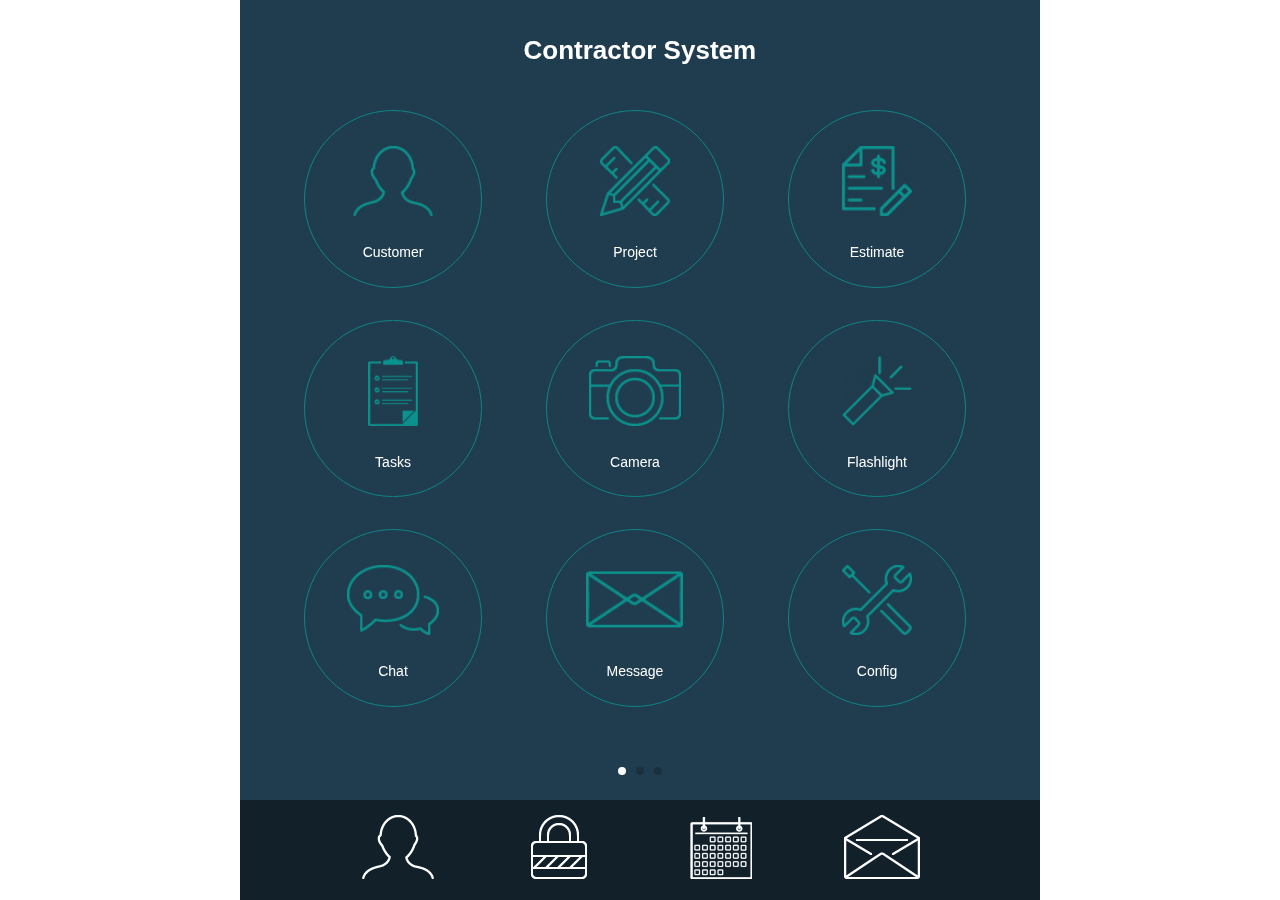
==== platforms/browser/www/index.html @ 4a5f09c9 "1" ====
<!DOCTYPE html>
<html>

    <head>

    <meta charset="utf-8" />
    <meta name="format-detection" content="telephone=no" />
    <meta name="msapplication-tap-highlight" content="no" />
	<meta name="viewport" content="width=device-width, initial-scale=1, maximum-scale=1, minimum-scale=1, user-scalable=no, minimal-ui">
	<meta name="apple-mobile-web-app-capable" content="yes">
	<meta name="apple-mobile-web-app-status-bar-style" content="black">
	<link rel="apple-touch-icon" href="images/apple-touch-icon.png" />
	<link rel="apple-touch-startup-image" href="images/apple-touch-startup-image-320x460.png" />
	<title>Contractor System</title>
	<link rel="stylesheet" href="css/framework7.css">
	<link rel="stylesheet" href="style.css">
	<link type="text/css" rel="stylesheet" href="css/swipebox.css" />
    </head>

<body id="mobile_wrap">

    <div class="statusbar-overlay"></div>
    <div class="panel-overlay"></div>
    <div class="panel panel-left panel-cover">
      <div class="user_login_info">
        <div class="user_thumb">
        <img src="images/photos/photo8.jpg" alt="" title="" />
        </div>
        <h2>Hi, username</h2>
        <p>Edit your account settings</p>
              <nav class="list-nav-small">
                <ul>
                  <li class="about-icon-small"><a href="about.html" class="close-panel">Profile</a></li>
                  <li class="tools-icon-small"><a href="features.html" class="close-panel">Settings</a></li>
                  <li class="lock-icon-small"><a href="features.html" class="close-panel">Account</a></li>
                  <li class="envelope-icon-small"><a href="features.html" class="close-panel">Messages</a></li>
                  <li class="logout-icon-small"><a href="index.html" class="close-panel">Logout</a></li>
                </ul>
              </nav>
      </div>
    </div>


    <div class="views">

      <div class="view view-main">

        <div class="navbar">
          <div class="navbar-inner">
            <div class="center sliding"><div class="logo_title">Contractor System</div></div>
          </div>
        </div>

        <div class="pages navbar-through toolbar-through">

          <div data-page="index" class="page homepage">
            <div class="page-content">

                  <!-- Slider -->
                  <div class="swiper-container swiper-init" data-effect="slide" data-pagination=".swiper-pagination">
                    <div class="swiper-wrapper">


                      <div class="swiper-slide">
                          <nav class="list-nav" id="list-nav">
                            <ul>
                              <li class="about-icon"><a href="customer.html">Customer</a></li>
                              <li class="features-icon"><a href="project.html">Project</a></li>
                              <li class="estimate-icon"><a href="estimate.html">Estimate</a></li>
                              <li class="task-icon"><a href="camera.html">Tasks</a></li>
                              <li class="photos-icon"><a href="camera.html">Camera</a></li>
                              <li class="flashlight-icon"><a href="camera.html">Flashlight</a></li>
                              <!--
                              <li class="video-icon"><a href="videos.html">Videos</a></li>
                              -->
                              <li class="blog-icon"><a href="chat.html">Chat</a></li>
                              <li class="contact-icon"><a href="message.html">Message</a></li>
                              <li class="tools-icon"><a href="#" data-panel="left" class="open-panel">Config</a></li>
                            </ul>
                          </nav>
                      </div>

                      <div class="swiper-slide">
                          <nav class="list-nav-half">
                            <ul>
                              <li class="blog-icon-half"><a href="blog.html">Blog</a></li>
                              <li class="toogle-icon-half"><a href="toogle.html">Toogle</a></li>
                              <li class="docs-icon-half"><a href="tabs.html">Tabs</a></li>
                              <li class="contact-icon-half"><a href="contact.html">Contact</a></li>
                            </ul>
                          </nav>
                      </div>

                      <div class="swiper-slide"><br>
                          <span>Todays <br /> Song</span>
                          <span class="subtitle">get in touch</span>
                          <a href="tel:1234 567 89" class="swiper_read_more">click to play!</a>
                      </div>

                    </div>
                    <div class="swiper-pagination"></div>
                  </div>

            </div>
          </div>
        </div>

        <div class="toolbar">
              <div class="toolbar-inner">
              <ul class="toolbar_icons icons_4row">
              <li><a href="#" data-popup=".popup-login" class="open-popup"><img src="images/icons/white/user.png" alt="" title="" /></a></li>
              <li><a href="#" data-panel="left" class="open-panel"><img src="images/icons/white/lock.png" alt="" title="" /></a></li>
              <li><a href="#" data-panel="left" class="open-panel"><img src="images/icons/white/calendar.png" alt="" title="" /></a></li>
              <li><a href="contact.html"><img src="images/icons/white/envelope.png" alt="" title="" /></a></li>

              </ul>
              </div>
        </div>


      </div>
    </div>

    <!-- About Popup -->
    <div class="popup popup-login">
    <div class="content-block">
      <h4>Login</h4>
            <div class="loginform">
            <form id="LoginForm" method="post">
            <label>Username:</label>
            <input type="text" name="Username" value="" class="form_input required" />
            <label>Password:</label>
            <input type="password" name="Password" value="" class="form_input required" />
            <input type="submit" name="submit" class="form_submit" id="submit" value="Login" />
            </form>
            </div>
      <div class="close_popup_button_gray"><a href="#" class="close-popup">Close</a></div>
    </div>
    </div>
    <!-- Services Popup -->
    <div class="popup popup-social">
    <div class="content-block">
      <h4>Social Share</h4>
      <p>Share icons solution that allows you share and increase your social popularity.</p>
      <ul class="social_share">
      <li><a href="#"><img src="images/icons/white/twitter.png" alt="" title="" /></a></li>
      <li><a href="#"><img src="images/icons/white/facebook.png" alt="" title="" /></a></li>
      <li><a href="#"><img src="images/icons/white/googleplus.png" alt="" title="" /></a></li>
      <li><a href="#"><img src="images/icons/white/dribbble.png" alt="" title="" /></a></li>
      <li><a href="#"><img src="images/icons/white/linkedin.png" alt="" title="" /></a></li>
      <li><a href="#"><img src="images/icons/white/pinterest.png" alt="" title="" /></a></li>
      </ul>
      <div class="close_popup_button"><a href="#" class="close-popup">Close</a></div>
    </div>
    </div>
<script type="text/javascript" src="js/jquery-1.10.1.min.js"></script>
<script src="js/jquery.validate.min.js" type="text/javascript"></script>
<script type="text/javascript" src="js/framework7.min.js"></script>
<script type="text/javascript" src="js/my-app.js"></script>
<script type="text/javascript" src="js/jquery.swipebox.js"></script>
<script type="text/javascript" src="js/jquery.fitvids.js"></script>
<script type="text/javascript" src="js/email.js"></script>





        <script type="text/javascript" src="cordova.js"></script>

        <script type="text/javascript" src="js/index.js"></script>

        <script type="text/javascript">

            app.initialize();

        </script>




<input type="hidden" id="UserName" value="">
<input type="hidden" id="UID" value="">

    </body>

</html>
---- platforms/browser/www/css/framework7.css ----
/**
 * Framework7 1.0.0
 * Full Featured Mobile HTML Framework For Building iOS Apps
 * 
 * http://www.idangero.us/framework7
 * 
 * Copyright 2015, Vladimir Kharlampidi
 * The iDangero.us
 * http://www.idangero.us/
 * 
 * Licensed under MIT
 * 
 * Released on: February 6, 2015
 */
@media all and (width: 1024px) and (height: 691px) and (orientation: landscape) {
  html,
  body {
    height: 671px;
  }
}
@media all and (width: 1024px) and (height: 692px) and (orientation: landscape) {
  html,
  body {
    height: 672px;
  }
}
* {
  -webkit-tap-highlight-color: rgba(0, 0, 0, 0);
  -webkit-touch-callout: none;
}
a,
input,
textarea,
select {
  outline: 0;
}
/* === Grid === */
.row {
  display: -webkit-box;
  display: -ms-flexbox;
  display: -webkit-flex;
  display: flex;
  -webkit-box-pack: justify;
  -ms-flex-pack: justify;
  -webkit-justify-content: space-between;
  justify-content: space-between;
  -webkit-box-lines: multiple;
  -moz-box-lines: multiple;
  -webkit-flex-wrap: wrap;
  -ms-flex-wrap: wrap;
  flex-wrap: wrap;
  -webkit-box-align: start;
  -ms-flex-align: start;
  -webkit-align-items: flex-start;
  align-items: flex-start;
}
.row > [class*="col-"] {
  -webkit-box-sizing: border-box;
  -moz-box-sizing: border-box;
  box-sizing: border-box;
}
.row .col-100 {
  width: 100%;
  width: -webkit-calc((100% - 15px*0) / 1);
  width: calc((100% - 15px*0) / 1);
}
.row.no-gutter .col-100 {
  width: 100%;
}
.row .col-95 {
  width: 95%;
  width: -webkit-calc((100% - 15px*0.05263157894736836) / 1.0526315789473684);
  width: calc((100% - 15px*0.05263157894736836) / 1.0526315789473684);
}
.row.no-gutter .col-95 {
  width: 95%;
}
.row .col-90 {
  width: 90%;
  width: -webkit-calc((100% - 15px*0.11111111111111116) / 1.1111111111111112);
  width: calc((100% - 15px*0.11111111111111116) / 1.1111111111111112);
}
.row.no-gutter .col-90 {
  width: 90%;
}
.row .col-85 {
  width: 85%;
  width: -webkit-calc((100% - 15px*0.17647058823529416) / 1.1764705882352942);
  width: calc((100% - 15px*0.17647058823529416) / 1.1764705882352942);
}
.row.no-gutter .col-85 {
  width: 85%;
}
.row .col-80 {
  width: 80%;
  width: -webkit-calc((100% - 15px*0.25) / 1.25);
  width: calc((100% - 15px*0.25) / 1.25);
}
.row.no-gutter .col-80 {
  width: 80%;
}
.row .col-75 {
  width: 75%;
  width: -webkit-calc((100% - 15px*0.33333333333333326) / 1.3333333333333333);
  width: calc((100% - 15px*0.33333333333333326) / 1.3333333333333333);
}
.row.no-gutter .col-75 {
  width: 75%;
}
.row .col-66 {
  width: 66.66666666666666%;
  width: -webkit-calc((100% - 15px*0.5000000000000002) / 1.5000000000000002);
  width: calc((100% - 15px*0.5000000000000002) / 1.5000000000000002);
}
.row.no-gutter .col-66 {
  width: 66.66666666666666%;
}
.row .col-60 {
  width: 60%;
  width: -webkit-calc((100% - 15px*0.6666666666666667) / 1.6666666666666667);
  width: calc((100% - 15px*0.6666666666666667) / 1.6666666666666667);
}
.row.no-gutter .col-60 {
  width: 60%;
}
.row .col-50 {
  width: 50%;
  width: -webkit-calc((100% - 15px*1) / 2);
  width: calc((100% - 15px*1) / 2);
}
.row.no-gutter .col-50 {
  width: 50%;
}
.row .col-40 {
  width: 40%;
  width: -webkit-calc((100% - 15px*1.5) / 2.5);
  width: calc((100% - 15px*1.5) / 2.5);
}
.row.no-gutter .col-40 {
  width: 40%;
}
.row .col-33 {
  width: 33.333333333333336%;
  width: -webkit-calc((100% - 15px*2) / 3);
  width: calc((100% - 15px*2) / 3);
}
.row.no-gutter .col-33 {
  width: 33.333333333333336%;
}
.row .col-25 {
  width: 25%;
  width: -webkit-calc((100% - 15px*3) / 4);
  width: calc((100% - 15px*3) / 4);
}
.row.no-gutter .col-25 {
  width: 25%;
}
.row .col-20 {
  width: 20%;
  width: -webkit-calc((100% - 15px*4) / 5);
  width: calc((100% - 15px*4) / 5);
}
.row.no-gutter .col-20 {
  width: 20%;
}
.row .col-15 {
  width: 15%;
  width: -webkit-calc((100% - 15px*5.666666666666667) / 6.666666666666667);
  width: calc((100% - 15px*5.666666666666667) / 6.666666666666667);
}
.row.no-gutter .col-15 {
  width: 15%;
}
.row .col-10 {
  width: 10%;
  width: -webkit-calc((100% - 15px*9) / 10);
  width: calc((100% - 15px*9) / 10);
}
.row.no-gutter .col-10 {
  width: 10%;
}
.row .col-5 {
  width: 5%;
  width: -webkit-calc((100% - 15px*19) / 20);
  width: calc((100% - 15px*19) / 20);
}
.row.no-gutter .col-5 {
  width: 5%;
}
@media all and (min-width: 768px) {
  .row .tablet-100 {
    width: 100%;
    width: -webkit-calc((100% - 15px*0) / 1);
    width: calc((100% - 15px*0) / 1);
  }
  .row.no-gutter .tablet-100 {
    width: 100%;
  }
  .row .tablet-95 {
    width: 95%;
    width: -webkit-calc((100% - 15px*0.05263157894736836) / 1.0526315789473684);
    width: calc((100% - 15px*0.05263157894736836) / 1.0526315789473684);
  }
  .row.no-gutter .tablet-95 {
    width: 95%;
  }
  .row .tablet-90 {
    width: 90%;
    width: -webkit-calc((100% - 15px*0.11111111111111116) / 1.1111111111111112);
    width: calc((100% - 15px*0.11111111111111116) / 1.1111111111111112);
  }
  .row.no-gutter .tablet-90 {
    width: 90%;
  }
  .row .tablet-85 {
    width: 85%;
    width: -webkit-calc((100% - 15px*0.17647058823529416) / 1.1764705882352942);
    width: calc((100% - 15px*0.17647058823529416) / 1.1764705882352942);
  }
  .row.no-gutter .tablet-85 {
    width: 85%;
  }
  .row .tablet-80 {
    width: 80%;
    width: -webkit-calc((100% - 15px*0.25) / 1.25);
    width: calc((100% - 15px*0.25) / 1.25);
  }
  .row.no-gutter .tablet-80 {
    width: 80%;
  }
  .row .tablet-75 {
    width: 75%;
    width: -webkit-calc((100% - 15px*0.33333333333333326) / 1.3333333333333333);
    width: calc((100% - 15px*0.33333333333333326) / 1.3333333333333333);
  }
  .row.no-gutter .tablet-75 {
    width: 75%;
  }
  .row .tablet-66 {
    width: 66.66666666666666%;
    width: -webkit-calc((100% - 15px*0.5000000000000002) / 1.5000000000000002);
    width: calc((100% - 15px*0.5000000000000002) / 1.5000000000000002);
  }
  .row.no-gutter .tablet-66 {
    width: 66.66666666666666%;
  }
  .row .tablet-60 {
    width: 60%;
    width: -webkit-calc((100% - 15px*0.6666666666666667) / 1.6666666666666667);
    width: calc((100% - 15px*0.6666666666666667) / 1.6666666666666667);
  }
  .row.no-gutter .tablet-60 {
    width: 60%;
  }
  .row .tablet-50 {
    width: 50%;
    width: -webkit-calc((100% - 15px*1) / 2);
    width: calc((100% - 15px*1) / 2);
  }
  .row.no-gutter .tablet-50 {
    width: 50%;
  }
  .row .tablet-40 {
    width: 40%;
    width: -webkit-calc((100% - 15px*1.5) / 2.5);
    width: calc((100% - 15px*1.5) / 2.5);
  }
  .row.no-gutter .tablet-40 {
    width: 40%;
  }
  .row .tablet-33 {
    width: 33.333333333333336%;
    width: -webkit-calc((100% - 15px*2) / 3);
    width: calc((100% - 15px*2) / 3);
  }
  .row.no-gutter .tablet-33 {
    width: 33.333333333333336%;
  }
  .row .tablet-25 {
    width: 25%;
    width: -webkit-calc((100% - 15px*3) / 4);
    width: calc((100% - 15px*3) / 4);
  }
  .row.no-gutter .tablet-25 {
    width: 25%;
  }
  .row .tablet-20 {
    width: 20%;
    width: -webkit-calc((100% - 15px*4) / 5);
    width: calc((100% - 15px*4) / 5);
  }
  .row.no-gutter .tablet-20 {
    width: 20%;
  }
  .row .tablet-15 {
    width: 15%;
    width: -webkit-calc((100% - 15px*5.666666666666667) / 6.666666666666667);
    width: calc((100% - 15px*5.666666666666667) / 6.666666666666667);
  }
  .row.no-gutter .tablet-15 {
    width: 15%;
  }
  .row .tablet-10 {
    width: 10%;
    width: -webkit-calc((100% - 15px*9) / 10);
    width: calc((100% - 15px*9) / 10);
  }
  .row.no-gutter .tablet-10 {
    width: 10%;
  }
  .row .tablet-5 {
    width: 5%;
    width: -webkit-calc((100% - 15px*19) / 20);
    width: calc((100% - 15px*19) / 20);
  }
  .row.no-gutter .tablet-5 {
    width: 5%;
  }
}
/* === Views === */
.views,
.view {
  position: relative;
  max-width: 100%;
  height: 100%;
  z-index: 5000;
  margin:auto;
}
.views {
  overflow: auto;
  -webkit-overflow-scrolling: touch;
}
.view {
  overflow: hidden;
  -webkit-box-sizing: border-box;
  -moz-box-sizing: border-box;
  box-sizing: border-box;
}
/* === Pages === */
.pages {
  position: relative;
  width: 100%;
  height: 100%;
  overflow: hidden;
  background: #000;
}
.page {
  -webkit-box-sizing: border-box;
  -moz-box-sizing: border-box;
  box-sizing: border-box;
  position: absolute;
  left: 0;
  top: 0;
  width: 100%;
  height: 100%;
  overflow: hidden;
   background: #fff;
  -webkit-transform: translate3d(0, 0, 0);
  transform: translate3d(0, 0, 0);
  opacity: 1;
  -webkit-box-shadow: none;
  box-shadow: none;
}
.page.cached {
  display: none;
}
.page-on-left {
  opacity: 0.9;
  -webkit-box-shadow: 0 0 12px rgba(0, 0, 0, 0.5);
  box-shadow: 0 0 12px rgba(0, 0, 0, 0.5);
  -webkit-transform: translate3d(-20%, 0, 0);
  transform: translate3d(-20%, 0, 0);
}
.page-on-center {
  opacity: 1;
  -webkit-box-shadow: 0 0 12px rgba(0, 0, 0, 0.5);
  box-shadow: 0 0 12px rgba(0, 0, 0, 0.5);
  -webkit-transform: translate3d(0, 0, 0);
  transform: translate3d(0, 0, 0);
}
.page-on-right {
  -webkit-box-shadow: none;
  box-shadow: none;
  opacity: 1;
  -webkit-transform: translate3d(100%, 0, 0);
  transform: translate3d(100%, 0, 0);
}
.page-content {
  overflow: auto;
  -webkit-overflow-scrolling: touch;
  -webkit-box-sizing: border-box;
  -moz-box-sizing: border-box;
  box-sizing: border-box;
  height: 100%;
}
.page-transitioning {
  -webkit-transition-duration: 400ms;
  transition-duration: 400ms;
}
.page-from-right-to-center {
  -webkit-animation: pageFromRightToCenter 400ms forwards;
  animation: pageFromRightToCenter 400ms forwards;
}
.page-from-center-to-right {
  -webkit-animation: pageFromCenterToRight 400ms forwards;
  animation: pageFromCenterToRight 400ms forwards;
}
@-webkit-keyframes pageFromRightToCenter {
  from {
    -webkit-box-shadow: none;
    box-shadow: none;
    -webkit-transform: translate3d(100%, 0, 0);
  }
  to {
    -webkit-box-shadow: 0 0 12px rgba(0, 0, 0, 0.5);
    box-shadow: 0 0 12px rgba(0, 0, 0, 0.5);
    -webkit-transform: translate3d(0, 0, 0);
  }
}
@-webkit-keyframes pageFromCenterToRight {
  from {
    -webkit-box-shadow: 0 0 12px rgba(0, 0, 0, 0.5);
    box-shadow: 0 0 12px rgba(0, 0, 0, 0.5);
    -webkit-transform: translate3d(0, 0, 0);
  }
  to {
    -webkit-box-shadow: none;
    box-shadow: none;
    -webkit-transform: translate3d(100%, 0, 0);
  }
}
@keyframes pageFromRightToCenter {
  from {
    -webkit-box-shadow: none;
    box-shadow: none;
    transform: translate3d(100%, 0, 0);
  }
  to {
    -webkit-box-shadow: 0 0 12px rgba(0, 0, 0, 0.5);
    box-shadow: 0 0 12px rgba(0, 0, 0, 0.5);
    transform: translate3d(0, 0, 0);
  }
}
@keyframes pageFromCenterToRight {
  from {
    -webkit-box-shadow: 0 0 12px rgba(0, 0, 0, 0.5);
    box-shadow: 0 0 12px rgba(0, 0, 0, 0.5);
    transform: translate3d(0, 0, 0);
  }
  to {
    -webkit-box-shadow: none;
    box-shadow: none;
    transform: translate3d(100%, 0, 0);
  }
}
.page-from-center-to-left {
  -webkit-animation: pageFromCenterToLeft 400ms forwards;
  animation: pageFromCenterToLeft 400ms forwards;
}
.page-from-left-to-center {
  -webkit-animation: pageFromLeftToCenter 400ms forwards;
  animation: pageFromLeftToCenter 400ms forwards;
}
@-webkit-keyframes pageFromCenterToLeft {
  from {
    opacity: 1;
    -webkit-transform: translate3d(0, 0, 0);
  }
  to {
    opacity: 0.9;
    -webkit-transform: translate3d(-20%, 0, 0);
  }
}
@-webkit-keyframes pageFromLeftToCenter {
  from {
    opacity: 0.9;
    -webkit-transform: translate3d(-20%, 0, 0);
  }
  to {
    opacity: 1;
    -webkit-transform: translate3d(0, 0, 0);
  }
}
@keyframes pageFromCenterToLeft {
  from {
    opacity: 1;
    transform: translate3d(0, 0, 0);
  }
  to {
    opacity: 0.9;
    transform: translate3d(-20%, 0, 0);
  }
}
@keyframes pageFromLeftToCenter {
  from {
    opacity: 0.9;
    transform: translate3d(-20%, 0, 0);
  }
  to {
    opacity: 1;
    transform: translate3d(0, 0, 0);
  }
}
html.android .page {
  box-shadow: none !important;
}
html.android .page-from-right-to-center {
  -webkit-animation: pageFromRightToCenterDegrade 400ms forwards;
  animation: pageFromRightToCenterDegrade 400ms forwards;
}
html.android .page-from-center-to-right {
  -webkit-animation: pageFromCenterToRightDegrade 400ms forwards;
  animation: pageFromCenterToRightDegrade 400ms forwards;
}
@-webkit-keyframes pageFromRightToCenterDegrade {
  from {
    -webkit-transform: translate3d(100%, 0, 0);
  }
  to {
    -webkit-transform: translate3d(0, 0, 0);
  }
}
@-webkit-keyframes pageFromCenterToRightDegrade {
  from {
    -webkit-transform: translate3d(0, 0, 0);
  }
  to {
    -webkit-transform: translate3d(100%, 0, 0);
  }
}
@keyframes pageFromRightToCenterDegrade {
  from {
    transform: translate3d(100%, 0, 0);
  }
  to {
    transform: translate3d(0, 0, 0);
  }
}
@keyframes pageFromCenterToRightDegrade {
  from {
    transform: translate3d(0, 0, 0);
  }
  to {
    transform: translate3d(100%, 0, 0);
  }
}
/* === Toolbars === */
.navbar-inner,
.toolbar-inner {
  position: absolute;
  left: 0;
  top: 0;
  width: 100%;
  height: 100%;
  padding: 0 8px;
  -webkit-box-sizing: border-box;
  -moz-box-sizing: border-box;
  box-sizing: border-box;
  display: -webkit-box;
  display: -ms-flexbox;
  display: -webkit-flex;
  display: flex;
  -webkit-box-pack: justify;
  -ms-flex-pack: justify;
  -webkit-justify-content: space-between;
  justify-content: space-between;
  -webkit-box-align: center;
  -ms-flex-align: center;
  -webkit-align-items: center;
  align-items: center;
}
.navbar-inner.cached {
  display: none;
}
.navbar,
.toolbar {
  width: 100%;
  -webkit-box-sizing: border-box;
  -moz-box-sizing: border-box;
  box-sizing: border-box;
  font-size: 17px;
  position: relative;
  margin: 0;
  z-index: 500;
  -webkit-backface-visibility: hidden;
  backface-visibility: hidden;
}
.navbar b,
.toolbar b {
  font-weight: 500;
}
.navbar a.link,
.toolbar a.link {
  line-height: 44px;
  height: 44px;
  text-decoration: none;
  position: relative;
  display: -webkit-box;
  display: -ms-flexbox;
  display: -webkit-flex;
  display: flex;
  -webkit-box-pack: start;
  -ms-flex-pack: start;
  -webkit-justify-content: flex-start;
  justify-content: flex-start;
  -webkit-box-align: center;
  -ms-flex-align: center;
  -webkit-align-items: center;
  align-items: center;
  -webkit-transition-duration: 300ms;
  transition-duration: 300ms;
}
html:not(.watch-active-state) .navbar a.link:active,
html:not(.watch-active-state) .toolbar a.link:active,
.navbar a.link.active-state,
.toolbar a.link.active-state {
  opacity: 0.3;
  -webkit-transition-duration: 0ms;
  transition-duration: 0ms;
}
.navbar a.link i + span,
.toolbar a.link i + span,
.navbar a.link i + i,
.toolbar a.link i + i,
.navbar a.link span + i,
.toolbar a.link span + i,
.navbar a.link span + span,
.toolbar a.link span + span {
  margin-left: 7px;
}
.navbar a.icon-only,
.toolbar a.icon-only {
  min-width: 44px;
  display: -webkit-box;
  display: -ms-flexbox;
  display: -webkit-flex;
  display: flex;
  -webkit-box-pack: center;
  -ms-flex-pack: center;
  -webkit-justify-content: center;
  justify-content: center;
  -webkit-box-align: center;
  -ms-flex-align: center;
  -webkit-align-items: center;
  align-items: center;
  margin: 0;
}
.navbar i.icon,
.toolbar i.icon {
  display: block;
}
.navbar {
  left: 0;
  top: 0;
}

html.ios-gt-6.pixel-ratio-2 .navbar:after {
  -webkit-transform: scaleY(0.5);
  transform: scaleY(0.5);
}
html.ios-gt-6.pixel-ratio-3 .navbar:after {
  -webkit-transform: scaleY(0.33);
  transform: scaleY(0.33);
}
.navbar.no-border:after {
  display: none;
}
.navbar .center {
  font-size: 17px;
  font-weight: 500;
  text-align: center;
  margin: 0;
  position: relative;
  overflow: hidden;
  text-overflow: ellipsis;
  white-space: nowrap;
  line-height: 44px;
  -webkit-flex-shrink: 10;
  -ms-flex: 0 10 auto;
  flex-shrink: 10;
  display: -webkit-box;
  display: -ms-flexbox;
  display: -webkit-flex;
  display: flex;
  -webkit-box-align: center;
  -ms-flex-align: center;
  -webkit-align-items: center;
  align-items: center;
}
.navbar .left,
.navbar .right {
  -webkit-flex-shrink: 0;
  -ms-flex: 0 0 auto;
  flex-shrink: 0;
  display: -webkit-box;
  display: -ms-flexbox;
  display: -webkit-flex;
  display: flex;
  -webkit-box-pack: start;
  -ms-flex-pack: start;
  -webkit-justify-content: flex-start;
  justify-content: flex-start;
  -webkit-box-align: center;
  -ms-flex-align: center;
  -webkit-align-items: center;
  align-items: center;
  -webkit-transform: translate3d(0, 0, 0);
  transform: translate3d(0, 0, 0);
}
.navbar .left a + a,
.navbar .right a + a {
  margin-left: 15px;
}
.navbar .left {
  margin-right: 0px;
}
.navbar .right {
  margin-left: 10px;
}
.navbar .right:first-child {
  position: absolute;
  right: 8px;
  height: 100%;
}
.subnavbar {
  height: 44px;
  width: 100%;
  position: absolute;
  left: 0;
  top: 100%;
  margin-top: -1px;
  background: #f7f7f8;
  z-index: 20;
  -webkit-box-sizing: border-box;
  -moz-box-sizing: border-box;
  box-sizing: border-box;
  padding: 0 8px;
  display: -webkit-box;
  display: -ms-flexbox;
  display: -webkit-flex;
  display: flex;
  -webkit-box-pack: justify;
  -ms-flex-pack: justify;
  -webkit-justify-content: space-between;
  justify-content: space-between;
  -webkit-box-align: center;
  -ms-flex-align: center;
  -webkit-align-items: center;
  align-items: center;
}
.subnavbar:after {
  content: '';
  position: absolute;
  left: 0;
  bottom: 0;
  right: auto;
  top: auto;
  height: 1px;
  width: 100%;
  background-color: #c4c4c4;
  display: block;
  z-index: 15;
  -webkit-transform-origin: 50% 100%;
  transform-origin: 50% 100%;
}
html.ios-gt-6.pixel-ratio-2 .subnavbar:after {
  -webkit-transform: scaleY(0.5);
  transform: scaleY(0.5);
}
html.ios-gt-6.pixel-ratio-3 .subnavbar:after {
  -webkit-transform: scaleY(0.33);
  transform: scaleY(0.33);
}
.subnavbar.no-border:after {
  display: none;
}
.navbar-on-left .subnavbar,
.navbar-on-right .subnavbar {
  pointer-events: none;
}
.navbar .subnavbar,
.page .subnavbar {
  position: absolute;
}
.page .subnavbar {
  top: 0;
  margin-top: 0;
}
.subnavbar > .buttons-row {
  width: 100%;
}
.subnavbar .searchbar,
.subnavbar.searchbar {
  position: absolute;
}
.subnavbar.searchbar,
.subnavbar .searchbar {
  position: absolute;
}
.subnavbar .searchbar {
  left: 0;
  top: 0;
}
.toolbar {
  left: 0;
  bottom: 0;
/*  background: #f7f7f8;*/
}
.toolbar:before {
  content: '';
  position: absolute;
  left: 5%;
  top: 0;
  bottom: auto;
  right: auto;
  height: 1px;
  width: 90%;
  background-color: #fff;
  display: block;
  z-index: 15;
  -webkit-transform-origin: 50% 0%;
  transform-origin: 50% 0%;
  opacity:0.3;
}
html.ios-gt-6.pixel-ratio-2 .toolbar:before {
  -webkit-transform: scaleY(0.5);
  transform: scaleY(0.5);
}
html.ios-gt-6.pixel-ratio-3 .toolbar:before {
  -webkit-transform: scaleY(0.33);
  transform: scaleY(0.33);
}
.toolbar.no-border:before {
  display: none;
}
.toolbar a {
  -webkit-flex-shrink: 1;
  -ms-flex: 0 1 auto;
  flex-shrink: 1;
  position: relative;
  white-space: nowrap;
  text-overflow: ellipsis;
  overflow: hidden;
}
.tabbar {
  color: #929292;
  z-index: 5001;
}
.tabbar a {
  color: #929292;
}
.tabbar a.active {
  color: #007aff;
}
.tabbar a.link {
  line-height: 1.4;
}
.tabbar a.tab-link,
.tabbar a.link {
  height: 100%;
  width: 100%;
  -webkit-box-sizing: border-box;
  -moz-box-sizing: border-box;
  box-sizing: border-box;
  display: -webkit-box;
  display: -ms-flexbox;
  display: -webkit-flex;
  display: flex;
  -webkit-box-pack: center;
  -ms-flex-pack: center;
  -webkit-justify-content: center;
  justify-content: center;
  -webkit-box-align: center;
  -ms-flex-align: center;
  -webkit-align-items: center;
  align-items: center;
  overflow: visible;
  -webkit-box-flex: 1;
  -ms-flex: 1;
  -webkit-box-orient: vertical;
  -moz-box-orient: vertical;
  -ms-flex-direction: column;
  -webkit-flex-direction: column;
  flex-direction: column;
}
.tabbar i.icon {
  height: 30px;
}
.tabbar-labels {
  height: 50px;
}
.tabbar-labels a.tab-link,
.tabbar-labels a.link {
  padding-top: 4px;
  padding-bottom: 4px;
  height: 100%;
  -webkit-box-pack: justify;
  -ms-flex-pack: justify;
  -webkit-justify-content: space-between;
  justify-content: space-between;
}
.tabbar-labels a.tab-link i + span,
.tabbar-labels a.link i + span {
  margin: 0;
}
.tabbar-labels span.tabbar-label {
  line-height: 1;
  display: block;
  margin: 0;
  letter-spacing: 0.01em;
  font-size: 10px;
  position: relative;
  text-overflow: ellipsis;
  white-space: nowrap;
}
@media all and (min-width: 768px) {
  .tabbar .toolbar-inner {
    -webkit-box-pack: center;
    -ms-flex-pack: center;
    -webkit-justify-content: center;
    justify-content: center;
  }
  .tabbar a.tab-link,
  .tabbar a.link {
    width: auto;
    min-width: 105px;
  }
  .tabbar-labels {
    height: 56px;
  }
  .tabbar-labels span.tabbar-label {
    font-size: 14px;
  }
}
.navbar-from-right-to-center .left,
.navbar-from-right-to-center .right,
.navbar-from-right-to-center .center,
.navbar-from-right-to-center .subnavbar,
.navbar-from-right-to-center .fading {
  -webkit-animation: navbarElementFadeIn 400ms forwards;
  animation: navbarElementFadeIn 400ms forwards;
}
.navbar-from-right-to-center .sliding {
  opacity: 1;
}
.navbar-from-center-to-right .left,
.navbar-from-center-to-right .right,
.navbar-from-center-to-right .center,
.navbar-from-center-to-right .subnavbar,
.navbar-from-center-to-right .fading {
  -webkit-animation: navbarElementFadeOut 400ms forwards;
  animation: navbarElementFadeOut 400ms forwards;
}
.navbar-from-center-to-right .sliding {
  opacity: 0;
}
.navbar-from-center-to-right .subnavbar.sliding {
  opacity: 1;
}
@-webkit-keyframes navbarElementFadeIn {
  from {
    opacity: 0;
  }
  to {
    opacity: 1;
  }
}
@keyframes navbarElementFadeIn {
  from {
    opacity: 0;
  }
  to {
    opacity: 1;
  }
}
.navbar-from-center-to-left .left,
.navbar-from-center-to-left .right,
.navbar-from-center-to-left .center,
.navbar-from-center-to-left .subnavbar,
.navbar-from-center-to-left .fading {
  -webkit-animation: navbarElementFadeOut 400ms forwards;
  animation: navbarElementFadeOut 400ms forwards;
}
.navbar-from-center-to-left .sliding {
  opacity: 0;
}
.navbar-from-center-to-left .subnavbar.sliding {
  opacity: 1;
}
.navbar-from-left-to-center .left,
.navbar-from-left-to-center .right,
.navbar-from-left-to-center .center,
.navbar-from-left-to-center .subnavbar,
.navbar-from-left-to-center .fading {
  -webkit-animation: navbarElementFadeIn 400ms forwards;
  animation: navbarElementFadeIn 400ms forwards;
}
.navbar-from-left-to-center .sliding {
  opacity: 1;
}
.navbar-on-left .left,
.navbar-on-left .right,
.navbar-on-left .center,
.navbar-on-left .subnavbar,
.navbar-on-left .fading {
  opacity: 0;
}
.navbar-on-left .sliding {
  opacity: 0;
}
.navbar-on-left .subnavbar.sliding {
  -webkit-transform: translate3d(-100%, 0, 0);
  transform: translate3d(-100%, 0, 0);
}
.navbar-on-right .left,
.navbar-on-right .right,
.navbar-on-right .center,
.navbar-on-right .subnavbar,
.navbar-on-right .fading {
  opacity: 0;
}
.navbar-on-right .sliding {
  opacity: 0;
}
.navbar-on-right .subnavbar.sliding {
  -webkit-transform: translate3d(100%, 0, 0);
  transform: translate3d(100%, 0, 0);
}
@-webkit-keyframes navbarElementFadeOut {
  from {
    opacity: 1;
  }
  to {
    opacity: 0;
  }
}
@keyframes navbarElementFadeOut {
  from {
    opacity: 1;
  }
  to {
    opacity: 0;
  }
}
.navbar-from-right-to-center .left.sliding .back.link .icon,
.navbar-from-center-to-right .left.sliding .back.link .icon,
.navbar-from-center-to-left .left.sliding .back.link .icon,
.navbar-from-left-to-center .left.sliding .back.link .icon {
  -webkit-transition-duration: 400ms;
  transition-duration: 400ms;
}
.navbar-from-right-to-center .sliding,
.navbar-from-center-to-right .sliding,
.navbar-from-center-to-left .sliding,
.navbar-from-left-to-center .sliding {
  -webkit-transition-duration: 400ms;
  transition-duration: 400ms;
  -webkit-animation: none;
  animation: none;
}
/* === Relation between toolbar/navbar types and pages === */
.page > .navbar,
.view > .navbar,
.views > .navbar,
.page > .toolbar,
.view > .toolbar,
.views > .toolbar {
  position: absolute;
}
.subnavbar ~ .page-content {
  padding-top: 44px;
}
.navbar-through .page-content,
.navbar-fixed .page-content {
  padding-top: 44px;
}
.navbar-through .with-subnavbar .page-content,
.navbar-fixed .with-subnavbar .page-content,
.navbar-through .page-content.with-subnavbar,
.navbar-fixed .page-content.with-subnavbar,
.navbar-through .subnavbar ~ .page-content,
.navbar-fixed .subnavbar ~ .page-content {
  padding-top: 88px;
}
.navbar-through .page .subnavbar,
.navbar-fixed .page .subnavbar {
  top: 44px;
}
.toolbar-through .page-content,
.toolbar-fixed .page-content,
.tabbar-through .page-content,
.tabbar-fixed .page-content {
  padding-bottom: 44px;
}
.tabbar-labels-fixed .page-content,
.tabbar-labels-through .page-content {
  padding-bottom: 50px;
}
@media all and (min-width: 768px) {
  .tabbar-labels-fixed .page-content,
  .tabbar-labels-through .page-content {
    padding-bottom: 56px;
  }
}
.navbar.navbar-hiding {
  -webkit-transition-duration: 400ms;
  transition-duration: 400ms;
  -webkit-transform: translate3d(0, 0, 0);
  transform: translate3d(0, 0, 0);
}
.navbar.navbar-hiding ~ .page-content .list-group-title,
.navbar.navbar-hiding ~ .pages .list-group-title,
.navbar.navbar-hiding ~ .page .list-group-title {
  -webkit-transition-duration: 400ms;
  transition-duration: 400ms;
}
.navbar.navbar-hiding ~ .page-content .subnavbar,
.navbar.navbar-hiding ~ .pages .subnavbar,
.navbar.navbar-hiding ~ .page .subnavbar {
  -webkit-transition-duration: 400ms;
  transition-duration: 400ms;
}
.navbar.navbar-hidden {
  -webkit-transition-duration: 400ms;
  transition-duration: 400ms;
  -webkit-transform: translate3d(0, -100%, 0);
  transform: translate3d(0, -100%, 0);
}
.navbar.navbar-hidden ~ .page-content .list-group-title,
.navbar.navbar-hidden ~ .pages .list-group-title,
.navbar.navbar-hidden ~ .page .list-group-title {
  -webkit-transition-duration: 400ms;
  transition-duration: 400ms;
  top: -44px;
}
.navbar.navbar-hidden ~ .page-content .subnavbar,
.navbar.navbar-hidden ~ .pages .subnavbar,
.navbar.navbar-hidden ~ .page .subnavbar {
  -webkit-transform: translate3d(0, -100%, 0);
  transform: translate3d(0, -100%, 0);
  -webkit-transition-duration: 400ms;
  transition-duration: 400ms;
}
.page.no-navbar .page-content {
  padding-top: 0;
}
.page.no-navbar.with-subnavbar .page-content,
.with-subnavbar .page.no-navbar .page-content,
.page.no-navbar .page-content.with-subnavbar {
  padding-top: 44px;
}
.toolbar.toolbar-hiding,
.tabbar.toolbar-hiding,
.toolbar.tabbar-hiding,
.tabbar.tabbar-hiding {
  -webkit-transition-duration: 400ms;
  transition-duration: 400ms;
  -webkit-transform: translate3d(0, 0, 0);
  transform: translate3d(0, 0, 0);
}
.toolbar.toolbar-hidden,
.tabbar.toolbar-hidden,
.toolbar.tabbar-hidden,
.tabbar.tabbar-hidden {
  -webkit-transition-duration: 400ms;
  transition-duration: 400ms;
  -webkit-transform: translate3d(0, 100%, 0);
  transform: translate3d(0, 100%, 0);
}
.page.no-toolbar .page-content,
.page.no-tabbar .page-content {
  padding-bottom: 0;
}
/* === Search Bar === */
.searchbar {
  height: 44px;
  width: 100%;
  background: #c9c9ce;
  -webkit-box-sizing: border-box;
  -moz-box-sizing: border-box;
  box-sizing: border-box;
  padding: 0 8px;
  overflow: hidden;
  position: relative;
  display: -webkit-box;
  display: -ms-flexbox;
  display: -webkit-flex;
  display: flex;
  -webkit-box-align: center;
  -ms-flex-align: center;
  -webkit-align-items: center;
  align-items: center;
}
.searchbar:after {
  content: '';
  position: absolute;
  left: 0;
  bottom: 0;
  right: auto;
  top: auto;
  height: 1px;
  width: 100%;
  background-color: #b4b4b4;
  display: block;
  z-index: 15;
  -webkit-transform-origin: 50% 100%;
  transform-origin: 50% 100%;
}
html.ios-gt-6.pixel-ratio-2 .searchbar:after {
  -webkit-transform: scaleY(0.5);
  transform: scaleY(0.5);
}
html.ios-gt-6.pixel-ratio-3 .searchbar:after {
  -webkit-transform: scaleY(0.33);
  transform: scaleY(0.33);
}
.searchbar .searchbar-input {
  width: 100%;
  height: 28px;
  position: relative;
  -webkit-flex-shrink: 1;
  -ms-flex: 0 1 auto;
  flex-shrink: 1;
}
.searchbar input[type="search"] {
  -webkit-box-sizing: border-box;
  -moz-box-sizing: border-box;
  box-sizing: border-box;
  width: 100%;
  height: 100%;
  display: block;
  border: none;
  -webkit-appearance: none;
  -moz-appearance: none;
  -ms-appearance: none;
  appearance: none;
  border-radius: 5px;
  font-family: inherit;
  color: #000;
  font-size: 14px;
  font-weight: normal;
  padding: 0 28px;
  background: #ffffff url("data:image/svg+xml;charset=utf-8,<svg xmlns='http://www.w3.org/2000/svg' viewBox='0 0 13 13' enable-background='new 0 0 13 13'><g><path fill='%23939398' d='M5,1c2.2,0,4,1.8,4,4S7.2,9,5,9S1,7.2,1,5S2.8,1,5,1 M5,0C2.2,0,0,2.2,0,5s2.2,5,5,5s5-2.2,5-5S7.8,0,5,0 L5,0z'/></g><line stroke='%23939398' stroke-miterlimit='10' x1='12.6' y1='12.6' x2='8.2' y2='8.2'/></svg>") no-repeat 8px center;
  -webkit-background-size: 13px 13px;
  background-size: 13px 13px;
}
.searchbar input[type="search"]::-webkit-input-placeholder {
  color: #939398;
  opacity: 1;
}
.searchbar input[type="search"]::-webkit-search-cancel-button {
  -webkit-appearance: none;
}
.searchbar .searchbar-clear {
  position: absolute;
  width: 28px;
  height: 28px;
  right: 0;
  top: 0;
  opacity: 0;
  pointer-events: none;
  background: url("data:image/svg+xml;charset=utf-8,<svg xmlns='http://www.w3.org/2000/svg' viewBox='0 0 28 28'><circle cx='14' cy='14' r='14' fill='%238e8e93'/><line stroke='%23ffffff' stroke-width='2' stroke-miterlimit='10' x1='8' y1='8' x2='20' y2='20'/><line fill='none' stroke='%23ffffff' stroke-width='2' stroke-miterlimit='10' x1='20' y1='8' x2='8' y2='20'/></svg>") no-repeat center;
  -webkit-background-size: 14px 14px;
  background-size: 14px 14px;
  -webkit-transition-duration: 300ms;
  transition-duration: 300ms;
  cursor: pointer;
}
.searchbar .searchbar-cancel {
  -webkit-transition-duration: 300ms;
  transition-duration: 300ms;
  -webkit-transform: translate3d(0, 0, 0);
  transform: translate3d(0, 0, 0);
  font-size: 17px;
  cursor: pointer;
  opacity: 0;
  -webkit-flex-shrink: 0;
  -ms-flex: 0 0 auto;
  flex-shrink: 0;
  margin-left: 0;
  pointer-events: none;
  display: none;
}
.searchbar.searchbar-active .searchbar-cancel {
  margin-left: 8px;
  opacity: 1;
  pointer-events: auto;
}
html:not(.watch-active-state) .searchbar.searchbar-active .searchbar-cancel:active,
.searchbar.searchbar-active .searchbar-cancel.active-state {
  opacity: 0.3;
  -webkit-transition-duration: 0ms;
  transition-duration: 0ms;
}
.searchbar.searchbar-not-empty .searchbar-clear {
  pointer-events: auto;
  opacity: 1;
}
.searchbar-overlay {
  position: absolute;
  left: 0;
  top: 0;
  width: 100%;
  height: 100%;
  z-index: 100;
  opacity: 0;
  pointer-events: none;
  background: rgba(0, 0, 0, 0.4);
  -webkit-transition-duration: 300ms;
  transition-duration: 300ms;
  -webkit-transform: translate3d(0, 0, 0);
  transform: translate3d(0, 0, 0);
}
.searchbar-overlay.searchbar-overlay-active {
  opacity: 1;
  pointer-events: auto;
}
.searchbar-not-found {
  display: none;
}
.hidden-by-searchbar,
.list-block .hidden-by-searchbar,
.list-block li.hidden-by-searchbar {
  display: none;
}
.page > .searchbar {
  position: absolute;
  width: 100%;
  left: 0;
  top: 0;
  z-index: 200;
}
.page > .searchbar ~ .page-content {
  padding-top: 44px;
}
.navbar-fixed .page > .searchbar,
.navbar-through .page > .searchbar,
.navbar-fixed > .searchbar,
.navbar-through > .searchbar {
  top: 44px;
}
.navbar-fixed .page > .searchbar ~ .page-content,
.navbar-through .page > .searchbar ~ .page-content,
.navbar-fixed > .searchbar ~ .page-content,
.navbar-through > .searchbar ~ .page-content {
  padding-top: 88px;
}
/* === Message Bar === */
.messagebar {
  -webkit-transform: translate3d(0, 0, 0);
  transform: translate3d(0, 0, 0);
  -webkit-transition-duration: 0ms;
  transition-duration: 0ms;
}
.messagebar textarea {
  -webkit-appearance: none;
  -moz-appearance: none;
  -ms-appearance: none;
  appearance: none;
  -webkit-box-sizing: border-box;
  -moz-box-sizing: border-box;
  box-sizing: border-box;
  border: 1px solid #c8c8cd;
  background: #fff;
  border-radius: 5px;
  box-shadow: none;
  display: block;
  padding: 3px 8px 3px;
  margin: 0;
  width: 100%;
  height: 28px;
  color: #000;
  font-size: 17px;
  line-height: 20px;
  font-family: inherit;
  resize: none;
  -webkit-flex-shrink: 1;
  -ms-flex: 0 1 auto;
  flex-shrink: 1;
}
.messagebar .link {
  -ms-flex-item-align: flex-end;
  -webkit-align-self: flex-end;
  align-self: flex-end;
}
.messagebar .link.icon-only:first-child {
  margin-left: -6px;
}
.messagebar .link:not(.icon-only) + textarea {
  margin-left: 8px;
}
.messagebar textarea + .link {
  margin-left: 8px;
}
.messagebar .link {
  -webkit-flex-shrink: 0;
  -ms-flex: 0 0 auto;
  flex-shrink: 0;
}
.messagebar ~ .page-content {
  padding-bottom: 44px;
}
.page.no-toolbar .messagebar ~ .page-content {
  padding-bottom: 44px;
}
.hidden-toolbar .messagebar {
  -webkit-transform: translate3d(0, 0, 0);
  transform: translate3d(0, 0, 0);
  -webkit-transition-duration: 0ms;
  transition-duration: 0ms;
}
/* === Icons === */
i.icon {
  display: inline-block;
  vertical-align: middle;
  background-size: 100% auto;
  background-position: center;
  background-repeat: no-repeat;
  font-style: normal;
  position: relative;
}
i.icon.icon-back {
  width: 12px;
  height: 20px;
  background-image: url("data:image/svg+xml;charset=utf-8,<svg xmlns='http://www.w3.org/2000/svg' viewBox='0 0 12 20'><path d='M10,0l2,2l-8,8l8,8l-2,2L0,10L10,0z' fill='%23007aff'/></svg>");
}
i.icon.icon-forward {
  width: 12px;
  height: 20px;
  background-image: url("data:image/svg+xml;charset=utf-8,<svg xmlns='http://www.w3.org/2000/svg' viewBox='0 0 12 20'><path d='M2,20l-2-2l8-8L0,2l2-2l10,10L2,20z' fill='%23007aff'/></svg>");
}
i.icon.icon-bars {
  width: 21px;
  height: 13px;
  background-image: url("data:image/svg+xml;charset=utf-8,<svg xmlns='http://www.w3.org/2000/svg' viewBox='0 0 42 26'><path fill='%23007aff' d='M0,0h4v4H0V0z M8,1h34v2H8V1z M0,11h4v4H0V11z M8,12h34v2H8V12z M0,22h4v4H0V22z M8,23h34v2H8V23z'/></svg>");
}
@media all and (-webkit-max-device-pixel-ratio: 1), (max-resolution: 120dppx) {
  i.icon.icon-bars {
    height: 14px;
    background-image: url("data:image/svg+xml;charset=utf-8,<svg xmlns='http://www.w3.org/2000/svg' viewBox='0 0 21 14'><path fill='%23007aff' d='M0,0h2v2H0V0z M4,0h17v1H4V0z M0,6h2v2H0V6z M4,6h17v1H4V6z M0,12h2v2H0V12z M4,12h17v1H4V12z'/></svg>");
  }
}
i.icon.icon-camera {
  width: 25px;
  height: 20px;
  background-image: url("data:image/svg+xml;charset=utf-8,<svg xmlns='http://www.w3.org/2000/svg' x='0px' y='0px' viewBox='0 0 25 20'><path fill='%238C8D92' d='M13.3,5.5c-2.7,0-5,2.2-5,5s2.2,5,5,5c2.7,0,5-2.2,5-5S16,5.5,13.3,5.5z'/><path fill='%238C8D92' d='M22.8,1.8h-3.3c-0.2-1.3-1-1.8-2-1.8H8.1c-1,0-1.8,0.4-2,1.8H2.8C1.4,1.8,0,2.8,0,4.2v12.6 c0,1.4,1.4,2.5,2.8,2.5h20c1.4,0,2.2-1.1,2.2-2.5V4.2C25,2.8,24.2,1.8,22.8,1.8z M3.5,6.4C2.6,6.4,2,5.8,2,5c0-0.8,0.7-1.5,1.5-1.5 S5,4.1,5,5C5,5.8,4.3,6.4,3.5,6.4z M13.3,16.8c-3.5,0-6.3-2.7-6.3-6.2c0-3.3,2.5-6.2,5.7-6.2h1.2c3.2,0,5.7,2.9,5.7,6.2 C19.6,14.1,16.7,16.8,13.3,16.8z'/></svg>");
}
i.icon.icon-f7 {
  width: 29px;
  height: 29px;
  background-image: url("../img/i-f7.png");
}
i.icon.icon-form-name {
  width: 29px;
  height: 29px;
  background-image: url("../img/i-form-name.png");
}
i.icon.icon-form-password {
  width: 29px;
  height: 29px;
  background-image: url("../img/i-form-password.png");
}
i.icon.icon-form-email {
  width: 29px;
  height: 29px;
  background-image: url("../img/i-form-email.png");
}
i.icon.icon-form-calendar {
  width: 29px;
  height: 29px;
  background-image: url("../img/i-form-calendar.png");
}
i.icon.icon-form-tel {
  width: 29px;
  height: 29px;
  background-image: url("../img/i-form-tel.png");
}
i.icon.icon-form-gender {
  width: 29px;
  height: 29px;
  background-image: url("../img/i-form-gender.png");
}
i.icon.icon-form-toggle {
  width: 29px;
  height: 29px;
  background-image: url("../img/i-form-toggle.png");
}
i.icon.icon-form-comment {
  width: 29px;
  height: 29px;
  background-image: url("../img/i-form-comment.png");
}
i.icon.icon-form-settings {
  width: 29px;
  height: 29px;
  background-image: url("../img/i-form-settings.png");
}
i.icon.icon-form-url {
  width: 29px;
  height: 29px;
  background-image: url("../img/i-form-url.png");
}
i.icon.icon-next,
i.icon.icon-prev {
  width: 15px;
  height: 15px;
}
i.icon.icon-next {
  background: url("data:image/svg+xml;charset=utf-8,<svg xmlns='http://www.w3.org/2000/svg' viewBox='0 0 15 15'><g><path fill='%23007aff' d='M1,1.6l11.8,5.8L1,13.4V1.6 M0,0v15l15-7.6L0,0L0,0z'/></g></svg>");
}
i.icon.icon-prev {
  background: url("data:image/svg+xml;charset=utf-8,<svg xmlns='http://www.w3.org/2000/svg' viewBox='0 0 15 15'><g><path fill='%23007aff' d='M14,1.6v11.8L2.2,7.6L14,1.6 M15,0L0,7.6L15,15V0L15,0z'/></g></svg>");
}
i.icon.icon-plus {
  width: 25px;
  height: 25px;
  font-size: 31px;
  line-height: 20px;
  text-align: center;
  font-weight: 100;
}
.badge {
  font-size: 13px;
  display: inline-block;
  color: #fff;
  background: #8e8e93;
  border-radius: 20px;
  padding: 1px 7px;
  -webkit-box-sizing: border-box;
  -moz-box-sizing: border-box;
  box-sizing: border-box;
}
.icon .badge {
  position: absolute;
  left: 100%;
  margin-left: -10px;
  top: -2px;
  font-size: 10px;
  line-height: 1.4;
  padding: 1px 5px;
}
/* === Content Block === */
.content-block-title {
  position: relative;
  overflow: hidden;
  margin: 0;
  white-space: nowrap;
  text-overflow: ellipsis;
  font-size: 14px;
  text-transform: uppercase;
  line-height: 1;
  color: #6d6d72;
  margin: 35px 15px 10px;
}
.content-block-title + .list-block,
.content-block-title + .content-block,
.content-block-title + .card {
  margin-top: 10px;
}
.content-block-inner {
  background: #fff;
  padding: 10px 15px;
  margin-left: -15px;
  width: 100%;
  position: relative;
  color: #000;
}
.content-block-inner:before {
  content: '';
  position: absolute;
  left: 0;
  top: 0;
  bottom: auto;
  right: auto;
  height: 1px;
  width: 100%;
  background-color: #c8c7cc;
  display: block;
  z-index: 15;
  -webkit-transform-origin: 50% 0%;
  transform-origin: 50% 0%;
}
html.ios-gt-6.pixel-ratio-2 .content-block-inner:before {
  -webkit-transform: scaleY(0.5);
  transform: scaleY(0.5);
}
html.ios-gt-6.pixel-ratio-3 .content-block-inner:before {
  -webkit-transform: scaleY(0.33);
  transform: scaleY(0.33);
}
.content-block-inner:after {
  content: '';
  position: absolute;
  left: 0;
  bottom: 0;
  right: auto;
  top: auto;
  height: 1px;
  width: 100%;
  background-color: #c8c7cc;
  display: block;
  z-index: 15;
  -webkit-transform-origin: 50% 100%;
  transform-origin: 50% 100%;
}
html.ios-gt-6.pixel-ratio-2 .content-block-inner:after {
  -webkit-transform: scaleY(0.5);
  transform: scaleY(0.5);
}
html.ios-gt-6.pixel-ratio-3 .content-block-inner:after {
  -webkit-transform: scaleY(0.33);
  transform: scaleY(0.33);
}
.content-block.inset {
  margin-left: 15px;
  margin-right: 15px;
  border-radius: 7px;
}
.content-block.inset .content-block-inner {
  border-radius: 7px;
}
.content-block.inset .content-block-inner:before {
  display: none;
}
.content-block.inset .content-block-inner:after {
  display: none;
}
@media all and (min-width: 768px) {
  .content-block.tablet-inset {
    margin-left: 15px;
    margin-right: 15px;
    border-radius: 7px;
  }
  .content-block.tablet-inset .content-block-inner {
    border-radius: 7px;
  }
  .content-block.tablet-inset .content-block-inner:before {
    display: none;
  }
  .content-block.tablet-inset .content-block-inner:after {
    display: none;
  }
}
/* === Lists === */
.list-block ul {
  background: #ffffff;
  list-style: none;
  padding: 0;
  margin: 0;
  position: relative;
}
.list-block ul:before {
  content: '';
  position: absolute;
  left: 0;
  top: 0;
  bottom: auto;
  right: auto;
  height: 1px;
  width: 100%;
  background-color: #fff;
  display: block;
  z-index: 15;
  -webkit-transform-origin: 50% 0%;
  transform-origin: 50% 0%;
}
html.ios-gt-6.pixel-ratio-2 .list-block ul:before {
  -webkit-transform: scaleY(0.5);
  transform: scaleY(0.5);
}
html.ios-gt-6.pixel-ratio-3 .list-block ul:before {
  -webkit-transform: scaleY(0.33);
  transform: scaleY(0.33);
}
.list-block ul:after {
  content: '';
  position: absolute;
  left: 0;
  bottom: 0;
  right: auto;
  top: auto;
  height: 1px;
  width: 100%;
  background-color: #fff;
  display: block;
  z-index: 15;
  -webkit-transform-origin: 50% 100%;
  transform-origin: 50% 100%;
}
html.ios-gt-6.pixel-ratio-2 .list-block ul:after {
  -webkit-transform: scaleY(0.5);
  transform: scaleY(0.5);
}
html.ios-gt-6.pixel-ratio-3 .list-block ul:after {
  -webkit-transform: scaleY(0.33);
  transform: scaleY(0.33);
}
.list-block ul ul {
  padding-left: 45px;
}
.list-block ul ul:before {
  display: none;
}
.list-block ul ul:after {
  display: none;
}
.list-block .align-top,
.list-block .align-top .item-content,
.list-block .align-top .item-inner {
  -webkit-box-align: start;
  -ms-flex-align: start;
  -webkit-align-items: flex-start;
  align-items: flex-start;
}
.list-block.inset {
  margin-left: 15px;
  margin-right: 15px;
  border-radius: 7px;
}
.list-block.inset .content-block-title {
  margin-left: 0;
  margin-right: 0;
}
.list-block.inset ul {
  border-radius: 7px;
}
.list-block.inset ul:before {
  display: none;
}
.list-block.inset ul:after {
  display: none;
}
.list-block.inset li:first-child > a {
  border-radius: 7px 7px 0 0;
}
.list-block.inset li:last-child > a {
  border-radius: 0 0 7px 7px;
}
.list-block.inset li:first-child:last-child > a {
  border-radius: 7px;
}
@media all and (min-width: 768px) {
  .list-block.tablet-inset {
    margin-left: 15px;
    margin-right: 15px;
    border-radius: 7px;
  }
  .list-block.tablet-inset .content-block-title {
    margin-left: 0;
    margin-right: 0;
  }
  .list-block.tablet-inset ul {
    border-radius: 7px;
  }
  .list-block.tablet-inset ul:before {
    display: none;
  }
  .list-block.tablet-inset ul:after {
    display: none;
  }
  .list-block.tablet-inset li:first-child > a {
    border-radius: 7px 7px 0 0;
  }
  .list-block.tablet-inset li:last-child > a {
    border-radius: 0 0 7px 7px;
  }
  .list-block.tablet-inset li:first-child:last-child > a {
    border-radius: 7px;
  }
  .list-block.tablet-inset .content-block-title {
    margin-left: 0;
    margin-right: 0;
  }
  .list-block.tablet-inset ul {
    border-radius: 7px;
  }
  .list-block.tablet-inset ul:before {
    display: none;
  }
  .list-block.tablet-inset ul:after {
    display: none;
  }
  .list-block.tablet-inset li:first-child > a {
    border-radius: 7px 7px 0 0;
  }
  .list-block.tablet-inset li:last-child > a {
    border-radius: 0 0 7px 7px;
  }
  .list-block.tablet-inset li:first-child:last-child > a {
    border-radius: 7px;
  }
}
.list-block li {
  -webkit-box-sizing: border-box;
  -moz-box-sizing: border-box;
  box-sizing: border-box;
  position: relative;
}
.list-block .item-media {
  display: -webkit-box;
  display: -ms-flexbox;
  display: -webkit-flex;
  display: flex;
  -webkit-flex-shrink: 0;
  -ms-flex: 0 0 auto;
  flex-shrink: 0;
  -webkit-box-lines: single;
  -moz-box-lines: single;
  -webkit-flex-wrap: nowrap;
  -ms-flex-wrap: none;
  -ms-flex-wrap: nowrap;
  flex-wrap: nowrap;
  -webkit-box-sizing: border-box;
  -moz-box-sizing: border-box;
  box-sizing: border-box;
  -webkit-box-align: center;
  -ms-flex-align: center;
  -webkit-align-items: center;
  align-items: center;
  padding-top: 7px;
  padding-bottom: 8px;
}
.list-block .item-media i + i {
  margin-left: 5px;
}
.list-block .item-media i + img {
  margin-left: 5px;
}
.list-block .item-media + .item-inner {
  margin-left: 15px;
}
.list-block .item-inner {
  padding-right: 15px;
  position: relative;
  width: 100%;
  padding-top: 8px;
  padding-bottom: 7px;
  min-height: 44px;
  -webkit-box-sizing: border-box;
  -moz-box-sizing: border-box;
  box-sizing: border-box;
  display: -webkit-box;
  display: -ms-flexbox;
  display: -webkit-flex;
  display: flex;
  -webkit-box-flex: 1;
  -ms-flex: 1;
  -webkit-box-pack: justify;
  -ms-flex-pack: justify;
  -webkit-justify-content: space-between;
  justify-content: space-between;
  -webkit-box-align: center;
  -ms-flex-align: center;
  -webkit-align-items: center;
  align-items: center;
}
.list-block .item-inner:after {
  content: '';
  position: absolute;
  left: 0;
  bottom: 0;
  right: auto;
  top: auto;
  height: 1px;
  width: 100%;
  background-color: #c8c7cc;
  display: block;
  z-index: 15;
  -webkit-transform-origin: 50% 100%;
  transform-origin: 50% 100%;
}
html.ios-gt-6.pixel-ratio-2 .list-block .item-inner:after {
  -webkit-transform: scaleY(0.5);
  transform: scaleY(0.5);
}
html.ios-gt-6.pixel-ratio-3 .list-block .item-inner:after {
  -webkit-transform: scaleY(0.33);
  transform: scaleY(0.33);
}
.list-block .item-title {
  -webkit-flex-shrink: 1;
  -ms-flex: 0 1 auto;
  flex-shrink: 1;
  white-space: nowrap;
  position: relative;
  overflow: hidden;
  text-overflow: ellipsis;
  max-width: 100%;
}
.list-block .item-title.label {
  width: 35%;
  -webkit-flex-shrink: 0;
  -ms-flex: 0 0 auto;
  flex-shrink: 0;
}
.list-block .item-input {
  width: 100%;
  margin-top: -8px;
  margin-bottom: -7px;
  -webkit-box-flex: 1;
  -ms-flex: 1;
  -webkit-flex-shrink: 1;
  -ms-flex: 0 1 auto;
  flex-shrink: 1;
}
.list-block .item-after {
  white-space: nowrap;
  color: #8e8e93;
  -webkit-flex-shrink: 0;
  -ms-flex: 0 0 auto;
  flex-shrink: 0;
  margin-left: 5px;
  display: -webkit-box;
  display: -ms-flexbox;
  display: -webkit-flex;
  display: flex;
  max-height: 28px;
}
.list-block .smart-select .item-after {
  max-width: 70%;
  overflow: hidden;
  text-overflow: ellipsis;
  position: relative;
}
html:not(.watch-active-state) .list-block .item-link:active .item-inner:after,
.list-block .item-link.active-state .item-inner:after {
  background-color: transparent;
}
.list-block .item-link.list-button {
  padding: 0 15px;
  text-align: center;
  color:;
  display: block;
  line-height: 43px;
}
.list-block .item-link.list-button:after {
  content: '';
  position: absolute;
  left: 0;
  bottom: 0;
  right: auto;
  top: auto;
  height: 1px;
  width: 100%;
  background-color: #c8c7cc;
  display: block;
  z-index: 15;
  -webkit-transform-origin: 50% 100%;
  transform-origin: 50% 100%;
}
html.ios-gt-6.pixel-ratio-2 .list-block .item-link.list-button:after {
  -webkit-transform: scaleY(0.5);
  transform: scaleY(0.5);
}
html.ios-gt-6.pixel-ratio-3 .list-block .item-link.list-button:after {
  -webkit-transform: scaleY(0.33);
  transform: scaleY(0.33);
}

.list-block .list-block-label {
  margin: 10px 0 35px;
  padding: 0 15px;
  font-size: 14px;
  color: #8f8f94;
}
.list-block .swipeout {
  overflow: hidden;
  -webkit-transform-style: preserve-3d;
  transform-style: preserve-3d;
}
.list-block .swipeout.deleting {
  -webkit-transition-duration: 300ms;
  transition-duration: 300ms;
}
.list-block .swipeout.deleting .swipeout-content {
  -webkit-transform: translateX(-100%);
  transform: translateX(-100%);
}
.list-block .swipeout.transitioning .swipeout-content,
.list-block .swipeout.transitioning .swipeout-actions-right a,
.list-block .swipeout.transitioning .swipeout-actions-left a,
.list-block .swipeout.transitioning .swipeout-overswipe {
  -webkit-transition: 300ms;
  transition: 300ms;
}
.list-block .swipeout-content {
  position: relative;
  z-index: 10;
}
.list-block .swipeout-overswipe {
  -webkit-transition: 200ms left;
  transition: 200ms left;
}
.list-block .swipeout-actions-left,
.list-block .swipeout-actions-right {
  position: absolute;
  top: 0;
  height: 100%;
  display: -webkit-box;
  display: -ms-flexbox;
  display: -webkit-flex;
  display: flex;
}
.list-block .swipeout-actions-left a,
.list-block .swipeout-actions-right a {
  display: -webkit-box;
  display: -ms-flexbox;
  display: -webkit-flex;
  display: flex;
  -webkit-box-align: center;
  -ms-flex-align: center;
  -webkit-align-items: center;
  align-items: center;
  position: relative;
  left: 0;
}
.list-block .swipeout-actions-left a:after,
.list-block .swipeout-actions-right a:after {
  content: '';
  position: absolute;
  top: 0;
  width: 600%;
  height: 100%;
  background: inherit;
  z-index: -1;
}
.list-block .swipeout-actions-left a.swipeout-delete,
.list-block .swipeout-actions-right a.swipeout-delete {
  background: #ff3b30;
}
.list-block .swipeout-actions-right {
  right: 0%;
  -webkit-transform: translateX(100%);
  transform: translateX(100%);
}
.list-block .swipeout-actions-right a:after {
  left: 100%;
  margin-left: -1px;
}
.list-block .swipeout-actions-left {
  left: 0%;
  -webkit-transform: translateX(-100%);
  transform: translateX(-100%);
}
.list-block .swipeout-actions-left a:after {
  right: 100%;
  margin-right: -1px;
}
.list-block .item-subtitle {
  font-size: 15px;
  position: relative;
  overflow: hidden;
  white-space: nowrap;
  max-width: 100%;
  text-overflow: ellipsis;
}
.list-block .item-text {
  font-size: 15px;
  color: #8e8e93;
  line-height: 21px;
  position: relative;
  overflow: hidden;
  height: 42px;
  text-overflow: ellipsis;
  -webkit-line-clamp: 2;
  -webkit-box-orient: vertical;
  display: -webkit-box;
}
.list-block.media-list .item-title,
.list-block li.media-item .item-title {
  font-weight: 500;
}
.list-block.media-list .item-inner,
.list-block li.media-item .item-inner {
  display: block;
  padding-top: 10px;
  padding-bottom: 9px;
  -ms-flex-item-align: stretch;
  -webkit-align-self: stretch;
  align-self: stretch;
}
.list-block.media-list .item-link .item-inner,
.list-block li.media-item .item-link .item-inner {
  background: none;
  padding-right: 15px;
}
.list-block.media-list .item-link .item-title-row,
.list-block li.media-item .item-link .item-title-row {
  padding-right: 20px;
  background: no-repeat right center;
  background-image: url("data:image/svg+xml;charset=utf-8,<svg viewBox='0 0 60 120' xmlns='http://www.w3.org/2000/svg'><path d='m60 61.5-38.25 38.25-9.75-9.75 29.25-28.5-29.25-28.5 9.75-9.75z' fill='%23c7c7cc'/></svg>");
  background-size: 10px 20px;
}
.list-block.media-list .item-media,
.list-block li.media-item .item-media {
  padding-top: 9px;
  padding-bottom: 10px;
}
.list-block.media-list .item-media img,
.list-block li.media-item .item-media img {
  display: block;
}
.list-block.media-list .item-title-row,
.list-block li.media-item .item-title-row {
  display: -webkit-box;
  display: -ms-flexbox;
  display: -webkit-flex;
  display: flex;
  -webkit-box-pack: justify;
  -ms-flex-pack: justify;
  -webkit-justify-content: space-between;
  justify-content: space-between;
}
.list-block .list-group ul:after,
.list-block .list-group ul:before {
  z-index: 11;
}
.list-block .list-group + .list-group ul:before {
  display: none;
}
.list-block .item-divider,
.list-block .list-group-title {
  background: #f7f7f7;
  margin-top: -1px;
  padding: 4px 15px;
  white-space: nowrap;
  position: relative;
  max-width: 100%;
  text-overflow: ellipsis;
  overflow: hidden;
  color: #8e8e93;
}
.list-block .item-divider:before,
.list-block .list-group-title:before {
  content: '';
  position: absolute;
  left: 0;
  top: 0;
  bottom: auto;
  right: auto;
  height: 1px;
  width: 100%;
  background-color: #c8c7cc;
  display: block;
  z-index: 15;
  -webkit-transform-origin: 50% 0%;
  transform-origin: 50% 0%;
}
html.ios-gt-6.pixel-ratio-2 .list-block .item-divider:before,
html.ios-gt-6.pixel-ratio-2 .list-block .list-group-title:before {
  -webkit-transform: scaleY(0.5);
  transform: scaleY(0.5);
}
html.ios-gt-6.pixel-ratio-3 .list-block .item-divider:before,
html.ios-gt-6.pixel-ratio-3 .list-block .list-group-title:before {
  -webkit-transform: scaleY(0.33);
  transform: scaleY(0.33);
}
.list-block .list-group-title {
  position: relative;
  position: -webkit-sticky;
  position: -moz-sticky;
  position: sticky;
  top: 0px;
  z-index: 10;
  margin-top: 0;
}
.list-block .list-group-title:before {
  display: none;
}
.list-block .sortable-handler {
  position: absolute;
  right: 0;
  top: 0;
  bottom: 1px;
  z-index: 10;
  background-repeat: no-repeat;
  background-size: 18px 12px;
  background-position: center;
  width: 35px;
  background-image: url("data:image/svg+xml;charset=utf-8,<svg xmlns='http://www.w3.org/2000/svg' viewBox='0 0 18 12' fill='%23c7c7cc'><path d='M0,2V0h22v2H0z'/><path d='M0,7V5h22v2H0z'/><path d='M0,12v-2h22v2H0z'/></svg>");
  opacity: 0;
  visibility: hidden;
  cursor: pointer;
  -webkit-transition-duration: 300ms;
  transition-duration: 300ms;
}
.list-block.sortable .item-inner {
  -webkit-transition-duration: 300ms;
  transition-duration: 300ms;
}
.list-block.sortable-opened .sortable-handler {
  visibility: visible;
  opacity: 1;
}
.list-block.sortable-opened .item-inner,
.list-block.sortable-opened .item-link .item-inner {
  padding-right: 35px;
}
.list-block.sortable-opened .item-link .item-inner,
.list-block.sortable-opened .item-link .item-title-row {
  background-image: none;
}
.list-block.sortable-sorting li {
  -webkit-transition-duration: 300ms;
  transition-duration: 300ms;
}
.list-block li.sorting {
  z-index: 50;
  background: rgba(255, 255, 255, 0.8);
  box-shadow: 0px 2px 8px rgba(0, 0, 0, 0.6);
  -webkit-transition-duration: 0ms;
  transition-duration: 0ms;
}
.list-block li.sorting .item-inner:after {
  display: none;
}
.list-block li:last-child .list-button:after {
  display: none;
}
.list-block li:last-child .item-inner:after,
.list-block li:last-child li:last-child .item-inner:after {
  display: none;
}
.list-block li li:last-child .item-inner:after,
.list-block li:last-child li .item-inner:after {
  content: '';
  position: absolute;
  left: 0;
  bottom: 0;
  right: auto;
  top: auto;
  height: 1px;
  width: 100%;
  background-color: #c8c7cc;
  display: block;
  z-index: 15;
  -webkit-transform-origin: 50% 100%;
  transform-origin: 50% 100%;
}
html.ios-gt-6.pixel-ratio-2 .list-block li li:last-child .item-inner:after,
html.ios-gt-6.pixel-ratio-2 .list-block li:last-child li .item-inner:after {
  -webkit-transform: scaleY(0.5);
  transform: scaleY(0.5);
}
html.ios-gt-6.pixel-ratio-3 .list-block li li:last-child .item-inner:after,
html.ios-gt-6.pixel-ratio-3 .list-block li:last-child li .item-inner:after {
  -webkit-transform: scaleY(0.33);
  transform: scaleY(0.33);
}
/* === Contacts === */
.contacts-content {
  background: #fff;
}
.contacts-block {
  margin: 0;
}
.contacts-block .list-group-title {
  padding: 0 15px;
  background: #f7f7f7;
  color: #000;
  font-weight: 500;
  line-height: 22px;
  height: 22px;
}
.contacts-block .list-group:first-child ul:before {
  display: none;
}
.contacts-block .list-group:last-child ul:after {
  display: none;
}
/* === Forms === */
.list-block input[type="text"],
.list-block input[type="password"],
.list-block input[type="email"],
.list-block input[type="tel"],
.list-block input[type="url"],
.list-block input[type="date"],
.list-block input[type="datetime-local"],
.list-block input[type="time"],
.list-block input[type="number"],
.list-block select,
.list-block textarea {
  -webkit-appearance: none;
  -moz-appearance: none;
  -ms-appearance: none;
  appearance: none;
  -webkit-box-sizing: border-box;
  -moz-box-sizing: border-box;
  box-sizing: border-box;
  border: none;
  background: none;
  border-radius: 0 0 0 0;
  -webkit-box-shadow: none;
  box-shadow: none;
  display: block;
  padding: 0 0 0 5px;
  margin: 0;
  width: 100%;
  height: 43px;
  color: #000;
  font-size: 17px;
  font-family: inherit;
}
.list-block input[type="date"],
.list-block input[type="datetime-local"] {
  line-height: 44px;
}
.list-block select {
  -webkit-appearance: none;
  -moz-appearance: none;
  -ms-appearance: none;
  appearance: none;
}
.list-block .lable {
  vertical-align: top;
}
.list-block textarea {
  height: 100px;
  resize: none;
  line-height: 1.4;
  padding-top: 8px;
  padding-bottom: 7px;
}
.label-switch {
  display: inline-block;
  vertical-align: middle;
  width: 52px;
  border-radius: 16px;
  -webkit-box-sizing: border-box;
  -moz-box-sizing: border-box;
  box-sizing: border-box;
  height: 32px;
  position: relative;
  cursor: pointer;
  -ms-flex-item-align: center;
  -webkit-align-self: center;
  align-self: center;
}
.label-switch .checkbox {
  width: 52px;
  border-radius: 16px;
  -webkit-box-sizing: border-box;
  -moz-box-sizing: border-box;
  box-sizing: border-box;
  height: 32px;
  background: #e5e5e5;
  z-index: 0;
  margin: 0;
  padding: 0;
  -webkit-appearance: none;
  -moz-appearance: none;
  -ms-appearance: none;
  appearance: none;
  border: none;
  cursor: pointer;
  position: relative;
  -webkit-transition-duration: 300ms;
  transition-duration: 300ms;
}
.label-switch .checkbox:before {
  content: ' ';
  position: absolute;
  left: 2px;
  top: 2px;
  width: 48px;
  border-radius: 16px;
  -webkit-box-sizing: border-box;
  -moz-box-sizing: border-box;
  box-sizing: border-box;
  height: 28px;
  background: #fff;
  z-index: 1;
  -webkit-transition-duration: 300ms;
  transition-duration: 300ms;
  -webkit-transform: scale(1);
  transform: scale(1);
}
.label-switch .checkbox:after {
  content: ' ';
  height: 28px;
  width: 28px;
  border-radius: 28px;
  background: #fff;
  position: absolute;
  z-index: 2;
  top: 2px;
  left: 2px;
  -webkit-box-shadow: 0 2px 5px rgba(0, 0, 0, 0.4);
  box-shadow: 0 2px 5px rgba(0, 0, 0, 0.4);
  -webkit-transform: translateX(0px);
  transform: translateX(0px);
  -webkit-transition-duration: 300ms;
  transition-duration: 300ms;
}
.label-switch input[type="checkbox"] {
  display: none;
}
.label-switch input[type="checkbox"]:checked + .checkbox {
  background: #4cd964;
}
.label-switch input[type="checkbox"]:checked + .checkbox:before {
  -webkit-transform: scale(0);
  transform: scale(0);
}
.label-switch input[type="checkbox"]:checked + .checkbox:after {
  -webkit-transform: translateX(22px);
  transform: translateX(22px);
}
html.android .label-switch input[type="checkbox"] + .checkbox {
  -webkit-transition-duration: 0;
  transition-duration: 0;
}
html.android .label-switch input[type="checkbox"] + .checkbox:after,
html.android .label-switch input[type="checkbox"] + .checkbox:before {
  -webkit-transition-duration: 0;
  transition-duration: 0;
}

input[type="submit"].button,
input[type="button"].button {
  width: 100%;
}
html:not(.watch-active-state) .button:active,
.button.active-state {
  background: rgba(0, 122, 255, 0.15);
}
.button.button-round {
  border-radius: 27px;
}

.button.button-big {
  font-size: 17px;
  height: 44px;
  line-height: 42px;
}
.button.button-fill {
  color: #fff;
  background: #007aff;
  border: none;
}
html:not(.watch-active-state) .button.button-fill:active,
.button.button-fill.active-state {
  opacity: 0.8;
}
.button i.icon:first-child {
  margin-right: 10px;
}
.button i.icon:last-child {
  margin-left: 10px;
}
.button i.icon:first-child:last-child {
  margin-left: 0;
  margin-right: 0;
}
.buttons-row {
  -ms-flex-item-align: center;
  -webkit-align-self: center;
  align-self: center;
  display: -webkit-box;
  display: -ms-flexbox;
  display: -webkit-flex;
  display: flex;
  -webkit-box-lines: single;
  -moz-box-lines: single;
  -webkit-flex-wrap: nowrap;
  -ms-flex-wrap: none;
  -ms-flex-wrap: nowrap;
  flex-wrap: nowrap;
}
.buttons-row .button {
  border-radius: 0 0 0 0;
  border-left-width: 0;
  width: 100%;
  -webkit-box-flex: 1;
  -ms-flex: 1;
}
.buttons-row .button:first-child {
  border-radius: 5px 0 0 5px;
  border-left-width: 1px;
  border-left-style: solid;
}
.buttons-row .button:last-child {
  border-radius: 0 5px 5px 0;
}
.buttons-row .button.button-round:first-child {
  border-radius: 27px 0 0 27px;
}
.buttons-row .button.button-round:last-child {
  border-radius: 0 27px 27px 0;
}
.range-slider {
  width: 100%;
  position: relative;
  overflow: hidden;
  padding-left: 3px;
  padding-right: 3px;
  margin-left: -1px;
  -ms-flex-item-align: center;
  -webkit-align-self: center;
  align-self: center;
}
.range-slider input[type="range"] {
  position: relative;
  height: 28px;
  width: 100%;
  margin: 4px 0 5px 0;
  -webkit-appearance: none;
  -moz-appearance: none;
  -ms-appearance: none;
  appearance: none;
  background: -webkit-gradient(linear, 50% 0, 50% 100%, color-stop(0, #b7b8b7), color-stop(100%, #b7b8b7));
  background: linear-gradient(to right, #b7b8b7 0, #b7b8b7 100%);
  background-position: center;
  background-size: 100% 2px;
  background-repeat: no-repeat;
  outline: 0;
}
.range-slider input[type="range"]:after {
  height: 2px;
  background: #fff;
  content: ' ';
  width: 5px;
  top: 50%;
  margin-top: -1px;
  left: -5px;
  z-index: 1;
  position: absolute;
}
.range-slider input[type="range"]::-webkit-slider-thumb {
  -webkit-appearance: none;
  -moz-appearance: none;
  -ms-appearance: none;
  appearance: none;
  border: none;
  height: 28px;
  width: 28px;
  position: relative;
  background: none;
}
.range-slider input[type="range"]::-webkit-slider-thumb:after {
  height: 28px;
  width: 28px;
  border-radius: 28px;
  background: #fff;
  z-index: 10;
  -webkit-box-shadow: 0 2px 4px rgba(0, 0, 0, 0.4);
  box-shadow: 0 2px 4px rgba(0, 0, 0, 0.4);
  position: absolute;
  left: 0;
  top: 0;
  content: ' ';
}
.range-slider input[type="range"]::-webkit-slider-thumb:before {
  position: absolute;
  top: 50%;
  right: 100%;
  width: 2000px;
  height: 2px;
  margin-top: -1px;
  z-index: 1;
  background: #007aff;
  content: ' ';
}
label.label-checkbox {
  cursor: pointer;
}
label.label-checkbox i.icon-form-checkbox {
  width: 22px;
  height: 22px;
  position: relative;
  border-radius: 22px;
  border: 1px solid #c7c7cc;
  -webkit-box-sizing: border-box;
  -moz-box-sizing: border-box;
  box-sizing: border-box;
}
label.label-checkbox i.icon-form-checkbox:after {
  content: ' ';
  position: absolute;
  left: 50%;
  margin-left: -6px;
  top: 50%;
  margin-top: -4px;
  width: 12px;
  height: 9px;
}
label.label-checkbox input[type="checkbox"],
label.label-checkbox input[type="radio"] {
  display: none;
}
label.label-checkbox input[type="checkbox"]:checked + .item-media i.icon-form-checkbox,
label.label-checkbox input[type="radio"]:checked + .item-media i.icon-form-checkbox {
  border: none;
  background-color: #007aff;
}
label.label-checkbox input[type="checkbox"]:checked + .item-media i.icon-form-checkbox:after,
label.label-checkbox input[type="radio"]:checked + .item-media i.icon-form-checkbox:after {
  background: no-repeat center;
  background-image: url("data:image/svg+xml;charset=utf-8,<svg xmlns='http://www.w3.org/2000/svg' x='0px' y='0px' viewBox='0 0 12 9' xml:space='preserve'><polygon fill='%23ffffff' points='12,0.7 11.3,0 3.9,7.4 0.7,4.2 0,4.9 3.9,8.8 3.9,8.8 3.9,8.8 '/></svg>");
  -webkit-background-size: 12px 9px;
  background-size: 12px 9px;
}
label.label-radio {
  cursor: pointer;
}
label.label-radio input[type="checkbox"],
label.label-radio input[type="radio"] {
  display: none;
}
label.label-radio input[type="checkbox"] ~ .item-inner,
label.label-radio input[type="radio"] ~ .item-inner {
  padding-right: 35px;
}
label.label-radio input[type="checkbox"]:checked ~ .item-inner,
label.label-radio input[type="radio"]:checked ~ .item-inner {
  background: no-repeat center;
  background-image: url("data:image/svg+xml;charset=utf-8, <svg xmlns='http://www.w3.org/2000/svg' viewBox='0 0 13 10'><polygon fill='%23007aff' points='11.6,0 4.4,7.2 1.4,4.2 0,5.6 4.4,10 4.4,10 4.4,10 13,1.4 '/></svg>");
  background-position: 90% center;
  background-position: -webkit-calc(100% - 15px) center;
  background-position: calc(100% - 15px) center;
  -webkit-background-size: 13px 10px;
  background-size: 13px 10px;
}
label.label-checkbox,
label.label-radio {
  -webkit-transition-duration: 300ms;
  transition-duration: 300ms;
}
html:not(.watch-active-state) label.label-checkbox:active,
html:not(.watch-active-state) label.label-radio:active,
label.label-checkbox.active-state,
label.label-radio.active-state {
  -webkit-transition-duration: 0ms;
  transition-duration: 0ms;
  background-color: #d9d9d9;
}
html:not(.watch-active-state) label.label-checkbox:active .item-inner:after,
html:not(.watch-active-state) label.label-radio:active .item-inner:after,
label.label-checkbox.active-state .item-inner:after,
label.label-radio.active-state .item-inner:after {
  background-color: transparent;
}
.smart-select select {
  display: none;
}
/* === Accordion === */
.list-block .accordion-item-toggle {
  cursor: pointer;
  -webkit-transition-duration: 300ms;
  transition-duration: 300ms;
}
.list-block .accordion-item-toggle .item-inner {
  padding-right: 35px;
  background: no-repeat -webkit-calc(100% - 15px) center;
  background: no-repeat calc(100% - 15px) center;
  background-image: url("data:image/svg+xml;charset=utf-8,<svg viewBox='0 0 60 120' xmlns='http://www.w3.org/2000/svg'><path d='m60 61.5-38.25 38.25-9.75-9.75 29.25-28.5-29.25-28.5 9.75-9.75z' fill='%23c7c7cc'/></svg>");
  background-size: 10px 20px;
}
html:not(.watch-active-state) .list-block .accordion-item-toggle:active,
.list-block .accordion-item-toggle.active-state {
  -webkit-transition-duration: 0ms;
  transition-duration: 0ms;
  background-color: #d9d9d9;
}
html:not(.watch-active-state) .list-block .accordion-item-toggle:active > .item-inner:after,
.list-block .accordion-item-toggle.active-state > .item-inner:after {
  background-color: transparent;
}
.list-block .accordion-item-toggle .item-inner,
.list-block .accordion-item > .item-link .item-inner {
  -webkit-transition-duration: 300ms;
  transition-duration: 300ms;
  -webkit-transition-property: background-color;
  transition-property: background-color;
}
.list-block .accordion-item-toggle .item-inner:after,
.list-block .accordion-item > .item-link .item-inner:after {
  -webkit-transition-duration: 300ms;
  transition-duration: 300ms;
}
.list-block .accordion-item-expanded .accordion-item-toggle .item-inner,
.list-block .accordion-item-expanded > .item-link .item-inner {
  background-image: url("data:image/svg+xml;charset=utf-8,<svg viewBox='0 0 60 120' xmlns='http://www.w3.org/2000/svg'><path d='m60 61.5-38.25 38.25-9.75-9.75 29.25-28.5-29.25-28.5 9.75-9.75z' transform='translate(115, 30) rotate(90)' fill='%23c7c7cc'/></svg>");
  background-size: 20px 20px;
}
.list-block .accordion-item-expanded .accordion-item-toggle .item-inner:after,
.list-block .accordion-item-expanded > .item-link .item-inner:after {
  background-color: transparent;
}
.list-block .accordion-item .content-block,
.list-block .accordion-item .list-block {
  margin-top: 0;
  margin-bottom: 0;
}
.list-block .accordion-item ul {
  padding-left: 0;
}
.accordion-item-content {
  position: relative;
  overflow: hidden;
  height: 0;
  font-size: 14px;
  -webkit-transition-duration: 300ms;
  transition-duration: 300ms;
  -webkit-transform: translate3d(0, 0, 0);
  transform: translate3d(0, 0, 0);
}
.accordion-item-expanded > .accordion-item-content {
  height: auto;
}
html.android-4 .accordion-item-content {
  -webkit-transform: none;
  transform: none;
}
/* === Cards === */
.cards-list ul,
.card .list-block ul {
  background: none;
}
.cards-list > ul:before,
.card .list-block > ul:before {
  display: none;
}
.cards-list > ul:after,
.card .list-block > ul:after {
  display: none;
}
.card {
  background: #fff;
  margin-left: 10px;
  margin-right: 10px;
  box-shadow: 0px 1px 2px rgba(0, 0, 0, 0.3);
  margin-bottom: 10px;
  position: relative;
  border-radius: 2px;
  font-size: 14px;
}
.card .list-block,
.card .content-block {
  margin: 0;
}
.row:not(.no-gutter) .col > .card {
  margin-left: 0;
  margin-right: 0;
}
.card-content {
  position: relative;
}
.card-content-inner {
  padding: 15px;
  position: relative;
}
.card-content-inner > p:first-child {
  margin-top: 0;
}
.card-content-inner > p:last-child {
  margin-bottom: 0;
}
.card-content-inner > .list-block,
.card-content-inner > .content-block {
  margin: -15px;
}
.card-header,
.card-footer {
  min-height: 44px;
  position: relative;
  padding: 10px 15px;
  box-sizing: border-box;
  display: -webkit-box;
  display: -ms-flexbox;
  display: -webkit-flex;
  display: flex;
  -webkit-box-pack: justify;
  -ms-flex-pack: justify;
  -webkit-justify-content: space-between;
  justify-content: space-between;
  -webkit-box-align: center;
  -ms-flex-align: center;
  -webkit-align-items: center;
  align-items: center;
}
.card-header[valign="top"],
.card-footer[valign="top"] {
  -webkit-box-align: start;
  -ms-flex-align: start;
  -webkit-align-items: flex-start;
  align-items: flex-start;
}
.card-header[valign="bottom"],
.card-footer[valign="bottom"] {
  -webkit-box-align: end;
  -ms-flex-align: end;
  -webkit-align-items: flex-end;
  align-items: flex-end;
}
.card-header a.link,
.card-footer a.link {
  line-height: 44px;
  height: 44px;
  text-decoration: none;
  position: relative;
  margin-top: -10px;
  margin-bottom: -10px;
  display: -webkit-box;
  display: -ms-flexbox;
  display: -webkit-flex;
  display: flex;
  -webkit-box-pack: start;
  -ms-flex-pack: start;
  -webkit-justify-content: flex-start;
  justify-content: flex-start;
  -webkit-box-align: center;
  -ms-flex-align: center;
  -webkit-align-items: center;
  align-items: center;
  -webkit-transition-duration: 300ms;
  transition-duration: 300ms;
}
html:not(.watch-active-state) .card-header a.link:active,
html:not(.watch-active-state) .card-footer a.link:active,
.card-header a.link.active-state,
.card-footer a.link.active-state {
  opacity: 0.3;
  -webkit-transition-duration: 0ms;
  transition-duration: 0ms;
}
.card-header a.link i + span,
.card-footer a.link i + span,
.card-header a.link i + i,
.card-footer a.link i + i,
.card-header a.link span + i,
.card-footer a.link span + i,
.card-header a.link span + span,
.card-footer a.link span + span {
  margin-left: 7px;
}
.card-header a.link i.icon,
.card-footer a.link i.icon {
  display: block;
}
.card-header a.icon-only,
.card-footer a.icon-only {
  min-width: 44px;
  display: -webkit-box;
  display: -ms-flexbox;
  display: -webkit-flex;
  display: flex;
  -webkit-box-pack: center;
  -ms-flex-pack: center;
  -webkit-justify-content: center;
  justify-content: center;
  -webkit-box-align: center;
  -ms-flex-align: center;
  -webkit-align-items: center;
  align-items: center;
  margin: 0;
}
.card-header {
  border-radius: 2px 2px 0 0;
  font-size: 17px;
}
.card-header:after {
  content: '';
  position: absolute;
  left: 0;
  bottom: 0;
  right: auto;
  top: auto;
  height: 1px;
  width: 100%;
  background-color: #e1e1e1;
  display: block;
  z-index: 15;
  -webkit-transform-origin: 50% 100%;
  transform-origin: 50% 100%;
}
html.ios-gt-6.pixel-ratio-2 .card-header:after {
  -webkit-transform: scaleY(0.5);
  transform: scaleY(0.5);
}
html.ios-gt-6.pixel-ratio-3 .card-header:after {
  -webkit-transform: scaleY(0.33);
  transform: scaleY(0.33);
}
.card-header.no-border:after {
  display: none;
}
.card-footer {
  border-radius: 0 0 2px 2px;
  color: #6d6d72;
}
.card-footer:before {
  content: '';
  position: absolute;
  left: 0;
  top: 0;
  bottom: auto;
  right: auto;
  height: 1px;
  width: 100%;
  background-color: #e1e1e1;
  display: block;
  z-index: 15;
  -webkit-transform-origin: 50% 0%;
  transform-origin: 50% 0%;
}
html.ios-gt-6.pixel-ratio-2 .card-footer:before {
  -webkit-transform: scaleY(0.5);
  transform: scaleY(0.5);
}
html.ios-gt-6.pixel-ratio-3 .card-footer:before {
  -webkit-transform: scaleY(0.33);
  transform: scaleY(0.33);
}
.card-footer.no-border:before {
  display: none;
}
/* === Modals === */
.modal-overlay,
.preloader-indicator-overlay,
.popup-overlay {
  position: absolute;
  left: 0;
  top: 0;
  width: 100%;
  height: 100%;
  background: rgba(0, 0, 0, 0.4);
  z-index: 10600;
  visibility: hidden;
  opacity: 0;
  -webkit-transition-duration: 400ms;
  transition-duration: 400ms;
}
.modal-overlay.modal-overlay-visible,
.preloader-indicator-overlay.modal-overlay-visible,
.popup-overlay.modal-overlay-visible {
  visibility: visible;
  opacity: 1;
}
html.ios .modal-overlay.modal-overlay-visible,
html.ios .preloader-indicator-overlay.modal-overlay-visible,
html.ios .popup-overlay.modal-overlay-visible {
  overflow: auto;
  -webkit-overflow-scrolling: touch;
}
.popup-overlay {
  z-index: 10200;
}
.modal {
  width: 270px;
  position: absolute;
  z-index: 11000;
  left: 50%;
  margin-left: -135px;
  margin-top: 0;
  top: 50%;
  text-align: center;
  border-radius: 7px;
  opacity: 0;
  -webkit-transform: translate3d(0, 0, 0) scale(1.185);
  transform: translate3d(0, 0, 0) scale(1.185);
  -webkit-transition-property: -webkit-transform, opacity;
  -moz-transition-property: -moz-transform, opacity;
  -ms-transition-property: -ms-transform, opacity;
  -o-transition-property: -o-transform, opacity;
  transition-property: transform, opacity;
  color: #000;
  display: none;
}
.modal.modal-in {
  opacity: 1;
  -webkit-transition-duration: 400ms;
  transition-duration: 400ms;
  -webkit-transform: translate3d(0, 0, 0) scale(1);
  transform: translate3d(0, 0, 0) scale(1);
}
.modal.modal-out {
  opacity: 0;
  z-index: 10999;
  -webkit-transition-duration: 400ms;
  transition-duration: 400ms;
  -webkit-transform: translate3d(0, 0, 0) scale(0.815);
  transform: translate3d(0, 0, 0) scale(0.815);
}
.modal-inner {
  padding: 15px;
  border-radius: 7px 7px 0 0;
  position: relative;
  background: #e8e8e8;
}
.modal-inner:after {
  content: '';
  position: absolute;
  left: 0;
  bottom: 0;
  right: auto;
  top: auto;
  height: 1px;
  width: 100%;
  background-color: #b5b5b5;
  display: block;
  z-index: 15;
  -webkit-transform-origin: 50% 100%;
  transform-origin: 50% 100%;
}
html.ios-gt-6.pixel-ratio-2 .modal-inner:after {
  -webkit-transform: scaleY(0.5);
  transform: scaleY(0.5);
}
html.ios-gt-6.pixel-ratio-3 .modal-inner:after {
  -webkit-transform: scaleY(0.33);
  transform: scaleY(0.33);
}
.modal-title {
  font-weight: 500;
  font-size: 18px;
  text-align: center;
}
.modal-title + .modal-text {
  margin-top: 5px;
}
.modal-buttons {
  height: 44px;
  overflow: hidden;
  display: -webkit-box;
  display: -ms-flexbox;
  display: -webkit-flex;
  display: flex;
  -webkit-box-pack: center;
  -ms-flex-pack: center;
  -webkit-justify-content: center;
  justify-content: center;
}
.modal-buttons.modal-buttons-vertical {
  display: block;
  height: auto;
}
.modal-button {
  width: 100%;
  padding: 0 5px;
  height: 44px;
  font-size: 17px;
  line-height: 44px;
  text-align: center;
  color: #007aff;
  background: #e8e8e8;
  display: block;
  position: relative;
  white-space: nowrap;
  text-overflow: ellipsis;
  overflow: hidden;
  cursor: pointer;
  -webkit-box-sizing: border-box;
  -moz-box-sizing: border-box;
  box-sizing: border-box;
  -webkit-box-flex: 1;
  -ms-flex: 1;
}
.modal-button:after {
  content: '';
  position: absolute;
  right: 0;
  top: 0;
  left: auto;
  bottom: auto;
  width: 1px;
  height: 100%;
  background-color: #b5b5b5;
  display: block;
  z-index: 15;
  -webkit-transform-origin: 100% 50%;
  transform-origin: 100% 50%;
}
html.ios-gt-6.pixel-ratio-2 .modal-button:after {
  -webkit-transform: scaleX(0.5);
  transform: scaleX(0.5);
}
html.ios-gt-6.pixel-ratio-3 .modal-button:after {
  -webkit-transform: scaleX(0.33);
  transform: scaleX(0.33);
}
.modal-button:first-child {
  border-radius: 0 0 0 7px;
}
.modal-button:last-child {
  border-radius: 0 0 7px 0;
}
.modal-button:last-child:after {
  display: none;
}
.modal-button:first-child:last-child {
  border-radius: 0 0 7px 7px;
}
.modal-button.modal-button-bold {
  font-weight: 500;
}
html:not(.watch-active-state) .modal-button:active,
.modal-button.active-state {
  background: #d4d4d4;
}
.modal-buttons-vertical .modal-button {
  border-radius: 0;
}
.modal-buttons-vertical .modal-button:after {
  display: none;
}
.modal-buttons-vertical .modal-button:before {
  display: none;
}
.modal-buttons-vertical .modal-button:after {
  content: '';
  position: absolute;
  left: 0;
  bottom: 0;
  right: auto;
  top: auto;
  height: 1px;
  width: 100%;
  background-color: #b5b5b5;
  display: block;
  z-index: 15;
  -webkit-transform-origin: 50% 100%;
  transform-origin: 50% 100%;
}
html.ios-gt-6.pixel-ratio-2 .modal-buttons-vertical .modal-button:after {
  -webkit-transform: scaleY(0.5);
  transform: scaleY(0.5);
}
html.ios-gt-6.pixel-ratio-3 .modal-buttons-vertical .modal-button:after {
  -webkit-transform: scaleY(0.33);
  transform: scaleY(0.33);
}
.modal-buttons-vertical .modal-button:last-child {
  border-radius: 0 0 7px 7px;
}
.modal-buttons-vertical .modal-button:last-child:after {
  display: none;
}
.modal-no-buttons .modal-inner {
  border-radius: 7px;
}
.modal-no-buttons .modal-inner:after {
  display: none;
}
.modal-no-buttons .modal-buttons {
  display: none;
}
.actions-modal {
  position: absolute;
  left: 0;
  bottom: 0;
  z-index: 11000;
  width: 100%;
  -webkit-transform: translate3d(0, 100%, 0);
  transform: translate3d(0, 100%, 0);
}
.actions-modal.modal-in {
  -webkit-transition-duration: 300ms;
  transition-duration: 300ms;
  -webkit-transform: translate3d(0, 0, 0);
  transform: translate3d(0, 0, 0);
}
.actions-modal.modal-out {
  z-index: 10999;
  -webkit-transition-duration: 300ms;
  transition-duration: 300ms;
  -webkit-transform: translate3d(0, 100%, 0);
  transform: translate3d(0, 100%, 0);
}
.actions-modal-group {
  margin: 8px;
}
.actions-modal-button,
.actions-modal-label {
  width: 100%;
  text-align: center;
  font-weight: normal;
  margin: 0;
  background: rgba(243, 243, 243, 0.95);
  -webkit-box-sizing: border-box;
  -moz-box-sizing: border-box;
  box-sizing: border-box;
  display: block;
  position: relative;
}
.actions-modal-button:after,
.actions-modal-label:after {
  content: '';
  position: absolute;
  left: 0;
  bottom: 0;
  right: auto;
  top: auto;
  height: 1px;
  width: 100%;
  background-color: #d2d2d6;
  display: block;
  z-index: 15;
  -webkit-transform-origin: 50% 100%;
  transform-origin: 50% 100%;
}
html.ios-gt-6.pixel-ratio-2 .actions-modal-button:after,
html.ios-gt-6.pixel-ratio-2 .actions-modal-label:after {
  -webkit-transform: scaleY(0.5);
  transform: scaleY(0.5);
}
html.ios-gt-6.pixel-ratio-3 .actions-modal-button:after,
html.ios-gt-6.pixel-ratio-3 .actions-modal-label:after {
  -webkit-transform: scaleY(0.33);
  transform: scaleY(0.33);
}
.actions-modal-button a,
.actions-modal-label a {
  text-decoration: none;
  color: inherit;
}
.actions-modal-button b,
.actions-modal-label b {
  font-weight: 500;
}
.actions-modal-button.actions-modal-button-bold,
.actions-modal-label.actions-modal-button-bold {
  font-weight: 500;
}
.actions-modal-button.actions-modal-button-red,
.actions-modal-label.actions-modal-button-red {
  color: #ff3b30;
}
.actions-modal-button:first-child,
.actions-modal-label:first-child {
  border-radius: 4px 4px 0 0;
}
.actions-modal-button:last-child,
.actions-modal-label:last-child {
  border-radius: 0 0 4px 4px;
}
.actions-modal-button:last-child:after,
.actions-modal-label:last-child:after {
  display: none;
}
.actions-modal-button:first-child:last-child,
.actions-modal-label:first-child:last-child {
  border-radius: 4px;
}
.actions-modal-button {
  cursor: pointer;
  line-height: 43px;
  font-size: 20px;
  color: #007aff;
}
html:not(.watch-active-state) .actions-modal-button:active,
.actions-modal-button.active-state {
  background: #dcdcdc;
}
.actions-modal-label {
  font-size: 13px;
  line-height: 1.3;
  min-height: 44px;
  padding: 8px 10px;
  color: #8a8a8a;
  display: -webkit-box;
  display: -ms-flexbox;
  display: -webkit-flex;
  display: flex;
  -webkit-box-pack: center;
  -ms-flex-pack: center;
  -webkit-justify-content: center;
  justify-content: center;
  -webkit-box-align: center;
  -ms-flex-align: center;
  -webkit-align-items: center;
  align-items: center;
}
input.modal-text-input {
  -webkit-box-sizing: border-box;
  -moz-box-sizing: border-box;
  box-sizing: border-box;
  height: 30px;
  background: #fff;
  margin: 0;
  margin-top: 15px;
  padding: 0 5px;
  border: 1px solid #a0a0a0;
  border-radius: 5px;
  width: 100%;
  font-size: 14px;
  font-family: inherit;
  display: block;
  -webkit-box-shadow: 0 0 0 rgba(0, 0, 0, 0);
  box-shadow: 0 0 0 rgba(0, 0, 0, 0);
  -webkit-appearance: none;
  -moz-appearance: none;
  -ms-appearance: none;
  appearance: none;
}
input.modal-text-input + input.modal-text-input {
  margin-top: 5px;
}
input.modal-text-input.modal-text-input-double {
  border-radius: 5px 5px 0 0;
}
input.modal-text-input.modal-text-input-double + input.modal-text-input {
  margin-top: 0;
  border-top: 0;
  border-radius: 0 0 5px 5px;
}
.popover {
  width: 320px;
  background: rgba(255, 255, 255, 0.95);
  z-index: 11000;
  margin: 0;
  top: 0;
  opacity: 0;
  left: 0;
  border-radius: 7px;
  position: absolute;
  display: none;
  -webkit-transform: none;
  transform: none;
  -webkit-transition-property: opacity;
  -moz-transition-property: opacity;
  -ms-transition-property: opacity;
  -o-transition-property: opacity;
  transition-property: opacity;
}
.popover.modal-in {
  -webkit-transition-duration: 300ms;
  transition-duration: 300ms;
  opacity: 1;
}
.popover .list-block {
  margin: 0;
}
.popover .list-block ul {
  background: none;
}
.popover .list-block:first-child ul {
  border-radius: 7px 7px 0 0;
}
.popover .list-block:first-child ul:before {
  display: none;
}
.popover .list-block:first-child li:first-child a {
  border-radius: 7px 7px 0 0;
}
.popover .list-block:last-child ul {
  border-radius: 0 0 7px 7px;
}
.popover .list-block:last-child ul:after {
  display: none;
}
.popover .list-block:last-child li:last-child a {
  border-radius: 0 0 7px 7px;
}
.popover .list-block:first-child:last-child li:first-child:last-child a,
.popover .list-block:first-child:last-child ul:first-child:last-child {
  border-radius: 7px;
}
.popover .list-block + .list-block {
  margin-top: 35px;
}
.popover-angle {
  width: 26px;
  height: 26px;
  position: absolute;
  left: -26px;
  top: 0;
  z-index: 100;
  overflow: hidden;
}
.popover-angle:after {
  content: ' ';
  background: rgba(255, 255, 255, 0.95);
  width: 26px;
  height: 26px;
  position: absolute;
  left: 0;
  top: 0;
  border-radius: 3px;
  -webkit-transform: rotate(45deg);
  transform: rotate(45deg);
}
.popover-angle.on-left {
  left: -26px;
}
.popover-angle.on-left:after {
  left: 19px;
  top: 0;
}
.popover-angle.on-right {
  left: 100%;
}
.popover-angle.on-right:after {
  left: -19px;
  top: 0;
}
.popover-angle.on-top {
  left: 0;
  top: -26px;
}
.popover-angle.on-top:after {
  left: 0;
  top: 19px;
}
.popover-angle.on-bottom {
  left: 0;
  top: 100%;
}
.popover-angle.on-bottom:after {
  left: 0;
  top: -19px;
}
.popover-inner {
  overflow: auto;
  -webkit-overflow-scrolling: touch;
}
.actions-popover .list-block + .list-block {
  margin-top: 20px;
}
.actions-popover .list-block ul {
  background: #fff;
}
.actions-popover-label {
  padding: 8px 10px;
  color: #8a8a8a;
  font-size: 13px;
  line-height: 1.3;
  text-align: center;
  position: relative;
}
.actions-popover-label:after {
  content: '';
  position: absolute;
  left: 0;
  bottom: 0;
  right: auto;
  top: auto;
  height: 1px;
  width: 100%;
  background-color: #d2d2d6;
  display: block;
  z-index: 15;
  -webkit-transform-origin: 50% 100%;
  transform-origin: 50% 100%;
}
html.ios-gt-6.pixel-ratio-2 .actions-popover-label:after {
  -webkit-transform: scaleY(0.5);
  transform: scaleY(0.5);
}
html.ios-gt-6.pixel-ratio-3 .actions-popover-label:after {
  -webkit-transform: scaleY(0.33);
  transform: scaleY(0.33);
}
.actions-popover-label:last-child:after {
  display: none;
}
.popup,
.login-screen {
  position: absolute;
  left: 0;
  top: 0;
  width: 100%;
  height: 100%;
  z-index: 10400;
  -webkit-box-sizing: border-box;
  -moz-box-sizing: border-box;
  box-sizing: border-box;
  display: none;
  overflow: auto;
  -webkit-overflow-scrolling: touch;
  -webkit-transition-property: -webkit-transform;
  -moz-transition-property: -moz-transform;
  -ms-transition-property: -ms-transform;
  -o-transition-property: -o-transform;
  transition-property: transform;
  -webkit-transform: translate3d(0, 100%, 0);
  transform: translate3d(0, 100%, 0);
}
.popup.modal-in,
.login-screen.modal-in,
.popup.modal-out,
.login-screen.modal-out {
  -webkit-transition-duration: 400ms;
  transition-duration: 400ms;
}
.popup.modal-in,
.login-screen.modal-in {
  -webkit-transform: translate3d(0, 0, 0);
  transform: translate3d(0, 0, 0);
}
.popup.modal-out,
.login-screen.modal-out {
  -webkit-transform: translate3d(0, 100%, 0);
  transform: translate3d(0, 100%, 0);
}
.login-screen.modal-in,
.login-screen.modal-out {
  display: block;
}
@media all and (min-width: 630px) and (min-height: 630px) {
  .popup:not(.tablet-fullscreen) {
    width: 630px;
    height: 630px;
    left: 50%;
    top: 50%;
    margin-left: -315px;
    margin-top: -315px;
    -webkit-transform: translate3d(0, 1024px, 0);
    transform: translate3d(0, 1024px, 0);
  }
  .popup:not(.tablet-fullscreen).modal-in {
    -webkit-transform: translate3d(0, 0, 0);
    transform: translate3d(0, 0, 0);
  }
  .popup:not(.tablet-fullscreen).modal-out {
    -webkit-transform: translate3d(0, 1024px, 0);
    transform: translate3d(0, 1024px, 0);
  }
}
@media all and (max-width: 629px), (max-height: 629px) {
  html.with-statusbar-overlay .popup {
    height: -webkit-calc(100% - 20px);
    height: calc(100% - 20px);
    top: 20px;
  }
  html.with-statusbar-overlay .popup-overlay {
    z-index: 9800;
  }
}
html.with-statusbar-overlay .login-screen,
html.with-statusbar-overlay .popup.tablet-fullscreen {
  height: -webkit-calc(100% - 20px);
  height: calc(100% - 20px);
  top: 20px;
}
.modal .preloader {
  width: 34px;
  height: 34px;
}
.preloader-indicator-overlay {
  visibility: visible;
  opacity: 0;
  background: none;
}
.preloader-indicator-modal {
  position: absolute;
  left: 50%;
  top: 50%;
  padding: 8px;
  margin-left: -25px;
  margin-top: -25px;
  background: rgba(0, 0, 0, 0.8);
  z-index: 11000;
  border-radius: 5px;
}
.preloader-indicator-modal .preloader {
  display: block;
  width: 34px;
  height: 34px;
}
.picker-modal {
  position: absolute;
  left: 0;
  bottom: 0;
  width: 100%;
  height: 260px;
  z-index: 11500;
  display: none;
  -webkit-transition-property: -webkit-transform;
  -moz-transition-property: -moz-transform;
  -ms-transition-property: -ms-transform;
  -o-transition-property: -o-transform;
  transition-property: transform;
  background: #cfd5da;
  -webkit-transform: translate3d(0, 100%, 0);
  transform: translate3d(0, 100%, 0);
}
.picker-modal.modal-in,
.picker-modal.modal-out {
  -webkit-transition-duration: 400ms;
  transition-duration: 400ms;
}
.picker-modal.modal-in {
  -webkit-transform: translate3d(0, 0, 0);
  transform: translate3d(0, 0, 0);
}
.picker-modal.modal-out {
  -webkit-transform: translate3d(0, 100%, 0);
  transform: translate3d(0, 100%, 0);
}
.picker-modal .picker-modal-inner {
  height: 100%;
  position: relative;
}
.picker-modal .toolbar {
  position: relative;
  width: 100%;
}
.picker-modal .toolbar:before {
  content: '';
  position: absolute;
  left: 0;
  top: 0;
  bottom: auto;
  right: auto;
  height: 1px;
  width: 100%;
  background-color: #929499;
  display: block;
  z-index: 15;
  -webkit-transform-origin: 50% 0%;
  transform-origin: 50% 0%;
}
html.ios-gt-6.pixel-ratio-2 .picker-modal .toolbar:before {
  -webkit-transform: scaleY(0.5);
  transform: scaleY(0.5);
}
html.ios-gt-6.pixel-ratio-3 .picker-modal .toolbar:before {
  -webkit-transform: scaleY(0.33);
  transform: scaleY(0.33);
}
.picker-modal .toolbar + .picker-modal-inner {
  height: -webkit-calc(100% - 44px);
  height: -moz-calc(100% - 44px);
  height: calc(100% - 44px);
}
.picker-modal.picker-modal-inline,
.popover .picker-modal {
  display: block;
  position: relative;
  background: none;
  z-index: inherit;
  -webkit-transform: translate3d(0, 0, 0);
  transform: translate3d(0, 0, 0);
}
.picker-modal.picker-modal-inline .toolbar:before,
.popover .picker-modal .toolbar:before {
  display: none;
}
.picker-modal.picker-modal-inline .toolbar:after,
.popover .picker-modal .toolbar:after {
  content: '';
  position: absolute;
  left: 0;
  bottom: 0;
  right: auto;
  top: auto;
  height: 1px;
  width: 100%;
  background-color: #929499;
  display: block;
  z-index: 15;
  -webkit-transform-origin: 50% 100%;
  transform-origin: 50% 100%;
}
html.ios-gt-6.pixel-ratio-2 .picker-modal.picker-modal-inline .toolbar:after,
html.ios-gt-6.pixel-ratio-2 .popover .picker-modal .toolbar:after {
  -webkit-transform: scaleY(0.5);
  transform: scaleY(0.5);
}
html.ios-gt-6.pixel-ratio-3 .picker-modal.picker-modal-inline .toolbar:after,
html.ios-gt-6.pixel-ratio-3 .popover .picker-modal .toolbar:after {
  -webkit-transform: scaleY(0.33);
  transform: scaleY(0.33);
}
.popover .picker-modal {
  width: auto;
}
.popover .picker-modal .toolbar {
  background: none;
}
/* === Panels === */
.panel-overlay {
  position: absolute;
  left: 0;
  top: 0;
  width: 100%;
  height: 100%;
  background: rgba(0, 0, 0, 0);
  opacity: 0;
  z-index: 5999;
  display: none;
}
.panel.panel-left.panel-cover {
  z-index: 6000;
  left: -260px;
}
.panel.panel-left.panel-reveal {
  left: 0;
}
.panel.panel-right.panel-cover {
  z-index: 6000;
  right: -260px;
}
.panel.panel-right.panel-reveal {
  right: 0;
}
body.with-panel-left-cover .views,
body.with-panel-right-cover .views {
  -webkit-transform: translate3d(0, 0, 0);
  transform: translate3d(0, 0, 0);
}
body.with-panel-left-cover .panel-overlay,
body.with-panel-right-cover .panel-overlay {
  display: block;
}
body.with-panel-left-reveal .views,
body.with-panel-right-reveal .views {
  -webkit-transition-duration: 400ms;
  transition-duration: 400ms;
  -webkit-transition-property: -webkit-transform;
  -moz-transition-property: -moz-transform;
  transition-property: transform;
}
body.with-panel-left-reveal .panel-overlay,
body.with-panel-right-reveal .panel-overlay {
  display: block;
}
body.with-panel-left-reveal .views {
  -webkit-transform: translate3d(260px, 0, 0);
  transform: translate3d(260px, 0, 0);
}
body.with-panel-left-reveal .panel-overlay {
  margin-left: 260px;
}
body.with-panel-left-cover .panel-left {
  -webkit-transform: translate3d(260px, 0, 0);
  transform: translate3d(260px, 0, 0);
}
body.with-panel-right-reveal .views {
  -webkit-transform: translate3d(-260px, 0, 0);
  transform: translate3d(-260px, 0, 0);
}
body.with-panel-right-reveal .panel-overlay {
  margin-left: -260px;
}
body.with-panel-right-cover .panel-right {
  -webkit-transform: translate3d(-260px, 0, 0);
  transform: translate3d(-260px, 0, 0);
}
body.panel-closing .views {
  -webkit-transition-duration: 400ms;
  transition-duration: 400ms;
  -webkit-transition-property: -webkit-transform;
  -moz-transition-property: -moz-transform;
  transition-property: transform;
}
/* === Images Lazy Loading === */
.lazy-loaded.lazy-fadeIn {
  -webkit-animation: lazyFadeIn 600ms;
  animation: lazyFadeIn 600ms;
}
@-webkit-keyframes lazyFadeIn {
  from {
    opacity: 0;
  }
  to {
    opacity: 1;
  }
}
@keyframes lazyFadeIn {
  from {
    opacity: 0;
  }
  to {
    opacity: 1;
  }
}
/* === Tabs === */
.tabs .tab {
  display: none;
}
.tabs .tab.active {
  display: block;
}

.tabs-animated-wrap > .tabs {
  display: -webkit-box;
  display: -ms-flexbox;
  display: -webkit-flex;
  display: flex;
  height: 100%;
  -webkit-transition-duration: 300ms;
  transition-duration: 300ms;
}
.tabs-animated-wrap > .tabs > .tab {
  width: 100%;
  display: block;
  -webkit-flex-shrink: 0;
  -ms-flex: 0 0 auto;
  flex-shrink: 0;
}
/* === Messages === */
.messages-content {
  background: #fff;
}
.messages {
  display: -webkit-box;
  display: -ms-flexbox;
  display: -webkit-flex;
  display: flex;
  -webkit-box-orient: vertical;
  -moz-box-orient: vertical;
  -ms-flex-direction: column;
  -webkit-flex-direction: column;
  flex-direction: column;
}
.messages-date {
  text-align: center;
  font-weight: 500;
  font-size: 11px;
  line-height: 1;
  margin: 10px 15px;
  color: #8e8e93;
}
.messages-date span {
  font-weight: 400;
}
.message {
  -webkit-box-sizing: border-box;
  -moz-box-sizing: border-box;
  box-sizing: border-box;
  margin: 1px 10px 0;
  max-width: 70%;
  display: -webkit-box;
  display: -ms-flexbox;
  display: -webkit-flex;
  display: flex;
  -webkit-box-orient: vertical;
  -moz-box-orient: vertical;
  -ms-flex-direction: column;
  -webkit-flex-direction: column;
  flex-direction: column;
}
.message:first-child {
  margin-top: 10px;
}
.message .message-text {
  -webkit-box-sizing: border-box;
  -moz-box-sizing: border-box;
  box-sizing: border-box;
  border-radius: 16px;
  padding: 6px 16px 9px;
  min-width: 48px;
  min-height: 35px;
  font-size: 17px;
  line-height: 1.2;
  word-break: break-word;
}
.message.message-pic .message-text {
  padding: 0;
  background: none;
}
.message.message-pic img {
  display: block;
  height: auto;
  max-width: 100%;
  border-radius: 16px;
}
.message-name {
  font-size: 12px;
  line-height: 1;
  color: #8e8e93;
  margin-bottom: 2px;
  margin-top: 7px;
}
.message-hide-name .message-name {
  display: none;
}
.message-label {
  font-size: 12px;
  line-height: 1;
  color: #8e8e93;
  margin-top: 4px;
}
.message-hide-label .message-label {
  display: none;
}
.message-avatar {
  width: 29px;
  height: 29px;
  border-radius: 100%;
  margin-top: -29px;
  position: relative;
  top: 1px;
  background-size: cover;
  opacity: 1;
  -webkit-transition-duration: 400ms;
  transition-duration: 400ms;
}
.message-hide-avatar .message-avatar {
  opacity: 0;
}
.message-sent {
  -ms-flex-item-align: end;
  -webkit-align-self: flex-end;
  align-self: flex-end;
  -webkit-box-align: end;
  -ms-flex-align: end;
  -webkit-align-items: flex-end;
  align-items: flex-end;
}
.message-sent .message-name {
  margin-right: 16px;
}
.message-sent .message-label {
  margin-right: 6px;
}
.message-sent.message-with-avatar .message-text {
  margin-right: 29px;
}
.message-sent.message-with-avatar .message-name {
  margin-right: 45px;
}
.message-sent.message-with-avatar .message-label {
  margin-right: 34px;
}
.message-sent .message-text {
  padding-right: 22px;
  background-color: #00d449;
  color: white;
  margin-left: auto;
  -webkit-mask-box-image: url("data:image/svg+xml;charset=utf-8,<svg height='35' viewBox='0 0 96 70' width='48' xmlns='http://www.w3.org/2000/svg'><path d='m84 35c1 7-5 37-42 35-37 2-43-28-42-35-1-7 5-37 42-35 37-2 43 28 42 35z'/></svg>") 50% 56% 46% 42%;
}
.message-sent.message-last .message-text,
.message-sent.message-with-tail .message-text {
  border-radius: 16px 16px 0 16px;
  -webkit-mask-box-image: url("data:image/svg+xml;charset=utf-8,<svg height='35' viewBox='0 0 96 70' width='48' xmlns='http://www.w3.org/2000/svg'><path d='m84 35c1 7-5 37-42 35-37 2-43-28-42-35-1-7 5-37 42-35 37-2 43 28 42 35z'/><path d='m96 70c-6-2-12-10-12-19v-16l-14 27s8 8 26 8z'/></svg>") 50% 56% 46% 42%;
}
.message-sent.message-last.message-pic img,
.message-sent.message-with-tail.message-pic img {
  border-radius: 16px 16px 0 16px;
}
.message-received {
  -ms-flex-item-align: start;
  -webkit-align-self: flex-start;
  align-self: flex-start;
  -webkit-box-align: start;
  -ms-flex-align: start;
  -webkit-align-items: flex-start;
  align-items: flex-start;
}
.message-received .message-text {
  padding-left: 22px;
  background-color: #e5e5ea;
  color: #000;
  -webkit-mask-box-image: url("data:image/svg+xml;charset=utf-8,<svg height='35' viewBox='0 0 96 70' width='48' xmlns='http://www.w3.org/2000/svg'><path d='m96 35c1 7-5 37-42 35-37 2-43-28-42-35-1-7 5-37 42-35 37-2 43 28 42 35z'/></svg>") 50% 42% 46% 56%;
}
.message-received .message-name {
  margin-left: 16px;
}
.message-received .message-label {
  margin-left: 6px;
}
.message-received.message-with-avatar .message-text {
  margin-left: 29px;
}
.message-received.message-with-avatar .message-name {
  margin-left: 45px;
}
.message-received.message-with-avatar .message-label {
  margin-left: 34px;
}
.message-received.message-last .message-text,
.message-received.message-with-tail .message-text {
  border-radius: 16px 16px 16px 0;
  -webkit-mask-box-image: url("data:image/svg+xml;charset=utf-8,<svg height='35' viewBox='0 0 96 70' width='48' xmlns='http://www.w3.org/2000/svg'><path d='m96 35c1 7-5 37-42 35-37 2-43-28-42-35-1-7 5-37 42-35 37-2 43 28 42 35z'/><path d='m0 70c6-2 12-10 12-19v-16l14 27s-8 8-26 8z'/></svg>") 50% 42% 46% 56%;
}
.message-received.message-last.message-pic img,
.message-received.message-with-tail.message-pic img {
  border-radius: 16px 16px 16px 0;
}
.message-last {
  margin-bottom: 8px;
}
.message-appear-from-bottom {
  -webkit-animation: messageAppearFromBottom 400ms;
  animation: messageAppearFromBottom 400ms;
}
.message-appear-from-top {
  -webkit-animation: messageAppearFromTop 400ms;
  animation: messageAppearFromTop 400ms;
}
.messages-auto-layout .message-name,
.messages-auto-layout .message-label {
  display: none;
}
.messages-auto-layout .message-avatar {
  opacity: 0;
}
.messages-auto-layout .message-first .message-name {
  display: block;
}
.messages-auto-layout .message-last .message-avatar {
  opacity: 1;
}
.messages-auto-layout .message-last .message-label {
  display: block;
}
html.retina.ios-6 .message,
html.retina.ios-6 .message.message-pic img {
  -webkit-mask-box-image: none;
  border-radius: 16px;
}
@-webkit-keyframes messageAppearFromBottom {
  from {
    -webkit-transform: translate3d(0, 100%, 0);
  }
  to {
    -webkit-transform: translate3d(0, 0, 0);
  }
}
@keyframes messageAppearFromBottom {
  from {
    transform: translate3d(0, 100%, 0);
  }
  to {
    transform: translate3d(0, 0, 0);
  }
}
@-webkit-keyframes messageAppearFromTop {
  from {
    -webkit-transform: translate3d(0, -100%, 0);
  }
  to {
    -webkit-transform: translate3d(0, 0, 0);
  }
}
@keyframes messageAppearFromTop {
  from {
    transform: translate3d(0, -100%, 0);
  }
  to {
    transform: translate3d(0, 0, 0);
  }
}
/* === Statusbar overlay === */
html.with-statusbar-overlay body {
  padding-top: 20px;
  -webkit-box-sizing: border-box;
  -moz-box-sizing: border-box;
  box-sizing: border-box;
}
html.with-statusbar-overlay body .statusbar-overlay {
  display: block;
}
html.with-statusbar-overlay body .panel {
  padding-top: 20px;
}
.statusbar-overlay {
  background: #f7f7f8;
  z-index: 10000;
  position: absolute;
  left: 0;
  top: 0;
  height: 20px;
  width: 100%;
  display: none;
  -webkit-transition-duration: 400ms;
  transition-duration: 400ms;
}
/* === Preloader === */
.preloader {
  display: inline-block;
  width: 20px;
  height: 20px;
  -webkit-transform-origin: 50%;
  transform-origin: 50%;
  -webkit-animation: preloader-spin 1s step-end infinite;
  animation: preloader-spin 1s step-end infinite;
}
.preloader:after {
  display: block;
  content: "";
  width: 100%;
  height: 100%;
  background-image: url("data:image/svg+xml;charset=utf-8,<svg viewBox='0 0 120 120' xmlns='http://www.w3.org/2000/svg' xmlns:xlink='http://www.w3.org/1999/xlink'><defs><line id='l' x1='60' x2='60' y1='7' y2='27' stroke='%236c6c6c' stroke-width='11' stroke-linecap='round'/></defs><g><use xlink:href='%23l' opacity='.27'/><use xlink:href='%23l' opacity='.27' transform='rotate(30 60,60)'/><use xlink:href='%23l' opacity='.27' transform='rotate(60 60,60)'/><use xlink:href='%23l' opacity='.27' transform='rotate(90 60,60)'/><use xlink:href='%23l' opacity='.27' transform='rotate(120 60,60)'/><use xlink:href='%23l' opacity='.27' transform='rotate(150 60,60)'/><use xlink:href='%23l' opacity='.37' transform='rotate(180 60,60)'/><use xlink:href='%23l' opacity='.46' transform='rotate(210 60,60)'/><use xlink:href='%23l' opacity='.56' transform='rotate(240 60,60)'/><use xlink:href='%23l' opacity='.66' transform='rotate(270 60,60)'/><use xlink:href='%23l' opacity='.75' transform='rotate(300 60,60)'/><use xlink:href='%23l' opacity='.85' transform='rotate(330 60,60)'/></g></svg>");
  background-position: 50%;
  background-size: 100%;
  background-repeat: no-repeat;
}
.preloader-white:after {
  background-image: url("data:image/svg+xml;charset=utf-8,<svg viewBox='0 0 120 120' xmlns='http://www.w3.org/2000/svg' xmlns:xlink='http://www.w3.org/1999/xlink'><defs><line id='l' x1='60' x2='60' y1='7' y2='27' stroke='%23fff' stroke-width='11' stroke-linecap='round'/></defs><g><use xlink:href='%23l' opacity='.27'/><use xlink:href='%23l' opacity='.27' transform='rotate(30 60,60)'/><use xlink:href='%23l' opacity='.27' transform='rotate(60 60,60)'/><use xlink:href='%23l' opacity='.27' transform='rotate(90 60,60)'/><use xlink:href='%23l' opacity='.27' transform='rotate(120 60,60)'/><use xlink:href='%23l' opacity='.27' transform='rotate(150 60,60)'/><use xlink:href='%23l' opacity='.37' transform='rotate(180 60,60)'/><use xlink:href='%23l' opacity='.46' transform='rotate(210 60,60)'/><use xlink:href='%23l' opacity='.56' transform='rotate(240 60,60)'/><use xlink:href='%23l' opacity='.66' transform='rotate(270 60,60)'/><use xlink:href='%23l' opacity='.75' transform='rotate(300 60,60)'/><use xlink:href='%23l' opacity='.85' transform='rotate(330 60,60)'/></g></svg>");
}
@-webkit-keyframes preloader-spin {
  0% {
    -webkit-transform: rotate(0deg);
  }
  8.33333333% {
    -webkit-transform: rotate(30deg);
  }
  16.66666667% {
    -webkit-transform: rotate(60deg);
  }
  25% {
    -webkit-transform: rotate(90deg);
  }
  33.33333333% {
    -webkit-transform: rotate(120deg);
  }
  41.66666667% {
    -webkit-transform: rotate(150deg);
  }
  50% {
    -webkit-transform: rotate(180deg);
  }
  58.33333333% {
    -webkit-transform: rotate(210deg);
  }
  66.66666667% {
    -webkit-transform: rotate(240deg);
  }
  75% {
    -webkit-transform: rotate(270deg);
  }
  83.33333333% {
    -webkit-transform: rotate(300deg);
  }
  91.66666667% {
    -webkit-transform: rotate(330deg);
  }
  100% {
    -webkit-transform: rotate(360deg);
  }
}
@keyframes preloader-spin {
  0% {
    transform: rotate(0deg);
  }
  8.33333333% {
    transform: rotate(30deg);
  }
  16.66666667% {
    transform: rotate(60deg);
  }
  25% {
    transform: rotate(90deg);
  }
  33.33333333% {
    transform: rotate(120deg);
  }
  41.66666667% {
    transform: rotate(150deg);
  }
  50% {
    transform: rotate(180deg);
  }
  58.33333333% {
    transform: rotate(210deg);
  }
  66.66666667% {
    transform: rotate(240deg);
  }
  75% {
    transform: rotate(270deg);
  }
  83.33333333% {
    transform: rotate(300deg);
  }
  91.66666667% {
    transform: rotate(330deg);
  }
  100% {
    transform: rotate(360deg);
  }
}
/* === Pull To Refresh === */
.pull-to-refresh-layer {
  position: absolute;
  position: relative;
  margin-top: -44px;
  left: 0;
  top: 0;
  width: 100%;
  height: 44px;
}
.pull-to-refresh-layer .preloader {
  position: absolute;
  left: 50%;
  top: 50%;
  margin-left: -10px;
  margin-top: -10px;
  visibility: hidden;
}
.pull-to-refresh-layer .pull-to-refresh-arrow {
  width: 13px;
  height: 20px;
  position: absolute;
  left: 50%;
  top: 50%;
  margin-left: -6px;
  margin-top: -10px;
  background: no-repeat center;
  background-image: url("data:image/svg+xml;charset=utf-8,<svg xmlns='http://www.w3.org/2000/svg' viewBox='0 0 26 40'><polygon points='9,22 9,0 17,0 17,22 26,22 13.5,40 0,22' fill='%238c8c8c'/></svg>");
  background-size: 13px 20px;
  z-index: 10;
  -webkit-transform: rotate(0deg) translate3d(0, 0, 0);
  transform: rotate(0deg) translate3d(0, 0, 0);
  -webkit-transition-duration: 300ms;
  transition-duration: 300ms;
}
.pull-to-refresh-content.pull-to-refresh-no-navbar {
  margin-top: -44px;
  height: -webkit-calc(100% + 44px);
  height: -moz-calc(100% + 44px);
  height: calc(100% + 44px);
}
.pull-to-refresh-content.pull-to-refresh-no-navbar .pull-to-refresh-layer {
  margin-top: 0;
}
.pull-to-refresh-content.transitioning,
.pull-to-refresh-content.refreshing {
  -webkit-transition-duration: 400ms;
  transition-duration: 400ms;
}
.pull-to-refresh-content:not(.refreshing) .pull-to-refresh-layer .preloader {
  -webkit-animation: none;
  animation: none;
}
.pull-to-refresh-content.refreshing {
  -webkit-transform: translate3d(0, 44px, 0);
  transform: translate3d(0, 44px, 0);
}
.pull-to-refresh-content.refreshing .pull-to-refresh-arrow {
  visibility: hidden;
  -webkit-transition-duration: 0ms;
  transition-duration: 0ms;
}
.pull-to-refresh-content.refreshing .preloader {
  visibility: visible;
}
.pull-to-refresh-content.pull-up .pull-to-refresh-arrow {
  -webkit-transform: rotate(180deg) translate3d(0, 0, 0);
  transform: rotate(180deg) translate3d(0, 0, 0);
}
/* === Swiper === */
.swiper-container {
  margin: 0 auto;
  position: relative;
  overflow: hidden;
  /* Fix of Webkit flickering */
  z-index: 1;
}
.swiper-container-vertical > .swiper-wrapper {
  -webkit-box-orient: vertical;
  -moz-box-orient: vertical;
  -ms-flex-direction: column;
  -webkit-flex-direction: column;
  flex-direction: column;
}
.swiper-wrapper {
  position: relative;
  width: 100%;
  height: 100%;
  z-index: 1;
  display: -webkit-box;
  display: -moz-box;
  display: -ms-flexbox;
  display: -webkit-flex;
  display: flex;
  -webkit-transform-style: preserve-3d;
  -moz-transform-style: preserve-3d;
  -ms-transform-style: preserve-3d;
  transform-style: preserve-3d;
  -webkit-transition-property: -webkit-transform;
  -moz-transition-property: -moz-transform;
  -o-transition-property: -o-transform;
  -ms-transition-property: -ms-transform;
  transition-property: transform;
  -webkit-transform: translate3d(0px, 0, 0);
  -moz-transform: translate3d(0px, 0, 0);
  -o-transform: translate(0px, 0px);
  -ms-transform: translate3d(0px, 0, 0);
  transform: translate3d(0px, 0, 0);
  -webkit-box-sizing: content-box;
  -moz-box-sizing: content-box;
  box-sizing: content-box;
}
.swiper-container-multirow > .swiper-wrapper {
  -webkit-box-lines: multiple;
  -moz-box-lines: multiple;
  -ms-fles-wrap: wrap;
  -webkit-flex-wrap: wrap;
  flex-wrap: wrap;
}
.swiper-container-free-mode > .swiper-wrapper {
  -webkit-transition-timing-function: ease-out;
  -moz-transition-timing-function: ease-out;
  -ms-transition-timing-function: ease-out;
  -o-transition-timing-function: ease-out;
  transition-timing-function: ease-out;
  margin: 0 auto;
}
.swiper-slide {
  -webkit-transform-style: preserve-3d;
  -moz-transform-style: preserve-3d;
  -ms-transform-style: preserve-3d;
  transform-style: preserve-3d;
  -webkit-flex-shrink: 0;
  -ms-flex: 0 0 auto;
  flex-shrink: 0;
  width: 100%;
  height: 100%;
  position: relative;
}
/* IE10 Windows Phone 8 Fixes */
.swiper-wp8-horizontal {
  -ms-touch-action: pan-y;
  touch-action: pan-y;
}
.swiper-wp8-vertical {
  -ms-touch-action: pan-x;
  touch-action: pan-x;
}
/* Arrows */
.swiper-button-prev,
.swiper-button-next {
  position: absolute;
  top: 50%;
  width: 27px;
  height: 44px;
  margin-top: -22px;
  z-index: 10;
  cursor: pointer;
}
.swiper-button-prev.swiper-button-disabled,
.swiper-button-next.swiper-button-disabled {
  opacity: 0.35;
  cursor: auto;
}
.swiper-button-prev {
  background: url("data:image/svg+xml;charset=utf-8,<svg xmlns='http://www.w3.org/2000/svg' viewBox='0 0 27 44'><path d='M0,22L22,0l2.1,2.1L4.2,22l19.9,19.9L22,44L0,22L0,22L0,22z' fill='#007aff'/></svg>");
  left: 10px;
}
.swiper-button-next {
  background: url("data:image/svg+xml;charset=utf-8,<svg xmlns='http://www.w3.org/2000/svg' viewBox='0 0 27 44'><path d='M27,22L27,22L5,44l-2.1-2.1L22.8,22L2.9,2.1L5,0L27,22L27,22z' fill='#007aff'/></svg>");
  right: 10px;
}
/* Pagination Styles */
.swiper-pagination {
  position: absolute;
  text-align: center;
  -webkit-transition: 300ms;
  -moz-transition: 300ms;
  -o-transition: 300ms;
  transition: 300ms;
  -webkit-transform: translate3d(0, 0, 0);
  -ms-transform: translate3d(0, 0, 0);
  -o-transform: translate3d(0, 0, 0);
  transform: translate3d(0, 0, 0);
  z-index: 10;
}
.swiper-pagination.swiper-pagination-hidden {
  opacity: 0;
}
.swiper-pagination-bullet {
  width: 8px;
  height: 8px;
  display: inline-block;
  border-radius: 100%;
  background: #000;
  opacity: 0.2;
}
.swiper-pagination-clickable .swiper-pagination-bullet {
  cursor: pointer;
}
.swiper-pagination-white .swiper-pagination-bullet {
  background: #fff;
}
.swiper-pagination-white .swiper-pagination-bullet-active {
  background: #fff;
}
.swiper-pagination-black .swiper-pagination-bullet-active {
  background: #000;
}
.swiper-container-vertical > .swiper-pagination {
  right: 10px;
  top: 50%;
  -webkit-transform: translate3d(0px, -50%, 0);
  -moz-transform: translate3d(0px, -50%, 0);
  -o-transform: translate(0px, -50%);
  -ms-transform: translate3d(0px, -50%, 0);
  transform: translate3d(0px, -50%, 0);
}
.swiper-container-vertical > .swiper-pagination .swiper-pagination-bullet {
  margin: 5px 0;
  display: block;
}
.swiper-container-horizontal > .swiper-pagination {
  bottom: 10px;
  left: 0;
  width: 100%;
}
.swiper-container-horizontal > .swiper-pagination .swiper-pagination-bullet {
  margin: 0 5px;
}
/* 3D Container */
.swiper-container-3d {
  -webkit-perspective: 1200px;
  -moz-perspective: 1200px;
  -o-perspective: 1200px;
  perspective: 1200px;
}
.swiper-container-3d .swiper-wrapper,
.swiper-container-3d .swiper-slide,
.swiper-container-3d .swiper-slide-shadow-left,
.swiper-container-3d .swiper-slide-shadow-right,
.swiper-container-3d .swiper-slide-shadow-top,
.swiper-container-3d .swiper-slide-shadow-bottom,
.swiper-container-3d .swiper-cube-shadow {
  -webkit-transform-style: preserve-3d;
  -moz-transform-style: preserve-3d;
  -ms-transform-style: preserve-3d;
  transform-style: preserve-3d;
}
.swiper-container-3d .swiper-slide-shadow-left,
.swiper-container-3d .swiper-slide-shadow-right,
.swiper-container-3d .swiper-slide-shadow-top,
.swiper-container-3d .swiper-slide-shadow-bottom {
  position: absolute;
  left: 0;
  top: 0;
  width: 100%;
  height: 100%;
  pointer-events: none;
  z-index: 10;
}
.swiper-container-3d .swiper-slide-shadow-left {
  background-image: -webkit-gradient(linear, left top, right top, from(rgba(0, 0, 0, 0.6)), to(rgba(0, 0, 0, 0)));
  /* Safari 4+, Chrome */
  background-image: -webkit-linear-gradient(right, rgba(0, 0, 0, 0.6), rgba(0, 0, 0, 0));
  /* Chrome 10+, Safari 5.1+, iOS 5+ */
  background-image: -moz-linear-gradient(right, rgba(0, 0, 0, 0.6), rgba(0, 0, 0, 0));
  /* Firefox 3.6-15 */
  background-image: -o-linear-gradient(right, rgba(0, 0, 0, 0.6), rgba(0, 0, 0, 0));
  /* Opera 11.10-12.00 */
  background-image: linear-gradient(to left, rgba(0, 0, 0, 0.6), rgba(0, 0, 0, 0));
  /* Firefox 16+, IE10, Opera 12.50+ */
}
.swiper-container-3d .swiper-slide-shadow-right {
  background-image: -webkit-gradient(linear, right top, left top, from(rgba(0, 0, 0, 0.6)), to(rgba(0, 0, 0, 0)));
  /* Safari 4+, Chrome */
  background-image: -webkit-linear-gradient(left, rgba(0, 0, 0, 0.6), rgba(0, 0, 0, 0));
  /* Chrome 10+, Safari 5.1+, iOS 5+ */
  background-image: -moz-linear-gradient(left, rgba(0, 0, 0, 0.6), rgba(0, 0, 0, 0));
  /* Firefox 3.6-15 */
  background-image: -o-linear-gradient(left, rgba(0, 0, 0, 0.6), rgba(0, 0, 0, 0));
  /* Opera 11.10-12.00 */
  background-image: linear-gradient(to right, rgba(0, 0, 0, 0.6), rgba(0, 0, 0, 0));
  /* Firefox 16+, IE10, Opera 12.50+ */
}
.swiper-container-3d .swiper-slide-shadow-top {
  background-image: -webkit-gradient(linear, left top, left bottom, from(rgba(0, 0, 0, 0.6)), to(rgba(0, 0, 0, 0)));
  /* Safari 4+, Chrome */
  background-image: -webkit-linear-gradient(bottom, rgba(0, 0, 0, 0.6), rgba(0, 0, 0, 0));
  /* Chrome 10+, Safari 5.1+, iOS 5+ */
  background-image: -moz-linear-gradient(bottom, rgba(0, 0, 0, 0.6), rgba(0, 0, 0, 0));
  /* Firefox 3.6-15 */
  background-image: -o-linear-gradient(bottom, rgba(0, 0, 0, 0.6), rgba(0, 0, 0, 0));
  /* Opera 11.10-12.00 */
  background-image: linear-gradient(to top, rgba(0, 0, 0, 0.6), rgba(0, 0, 0, 0));
  /* Firefox 16+, IE10, Opera 12.50+ */
}
.swiper-container-3d .swiper-slide-shadow-bottom {
  background-image: -webkit-gradient(linear, left bottom, left top, from(rgba(0, 0, 0, 0.6)), to(rgba(0, 0, 0, 0)));
  /* Safari 4+, Chrome */
  background-image: -webkit-linear-gradient(top, rgba(0, 0, 0, 0.6), rgba(0, 0, 0, 0));
  /* Chrome 10+, Safari 5.1+, iOS 5+ */
  background-image: -moz-linear-gradient(top, rgba(0, 0, 0, 0.6), rgba(0, 0, 0, 0));
  /* Firefox 3.6-15 */
  background-image: -o-linear-gradient(top, rgba(0, 0, 0, 0.6), rgba(0, 0, 0, 0));
  /* Opera 11.10-12.00 */
  background-image: linear-gradient(to bottom, rgba(0, 0, 0, 0.6), rgba(0, 0, 0, 0));
  /* Firefox 16+, IE10, Opera 12.50+ */
}
/* Coverflow */
.swiper-container-coverflow .swiper-wrapper {
  /* Windows 8 IE 10 fix */
  -ms-perspective: 1200px;
}
/* Fade */
.swiper-container-fade.swiper-container-free-mode .swiper-slide {
  -webkit-transition-timing-function: ease-out;
  -moz-transition-timing-function: ease-out;
  -ms-transition-timing-function: ease-out;
  -o-transition-timing-function: ease-out;
  transition-timing-function: ease-out;
}
.swiper-container-fade .swiper-slide {
  pointer-events: none;
}
.swiper-container-fade .swiper-slide-active {
  pointer-events: auto;
}
/* Cube */
.swiper-container-cube {
  overflow: visible;
}
.swiper-container-cube .swiper-slide {
  pointer-events: none;
  visibility: hidden;
  -webkit-transform-origin: 0 0;
  -moz-transform-origin: 0 0;
  -ms-transform-origin: 0 0;
  transform-origin: 0 0;
  -webkit-backface-visibility: hidden;
  -moz-backface-visibility: hidden;
  -ms-backface-visibility: hidden;
  backface-visibility: hidden;
  width: 100%;
  height: 100%;
}
.swiper-container-cube .swiper-slide-active,
.swiper-container-cube .swiper-slide-next,
.swiper-container-cube .swiper-slide-prev,
.swiper-container-cube .swiper-slide-next + .swiper-slide {
  pointer-events: auto;
  visibility: visible;
}
.swiper-container-cube .swiper-cube-shadow {
  position: absolute;
  left: 0;
  bottom: 0px;
  width: 100%;
  height: 100%;
  background: #000;
  opacity: 0.6;
  -webkit-filter: blur(50px);
  filter: blur(50px);
}
.swiper-container-cube.swiper-container-vertical .swiper-cube-shadow {
  z-index: 0;
}
/* Scrollbar */
.swiper-scrollbar {
  border-radius: 10px;
  position: relative;
  -ms-touch-action: none;
  background: rgba(0, 0, 0, 0.1);
}
.swiper-container-horizontal > .swiper-scrollbar {
  position: absolute;
  left: 1%;
  bottom: 3px;
  z-index: 50;
  height: 5px;
  width: 98%;
}
.swiper-container-vertical > .swiper-scrollbar {
  position: absolute;
  right: 3px;
  top: 1%;
  z-index: 50;
  width: 5px;
  height: 98%;
}
.swiper-scrollbar-drag {
  height: 100%;
  width: 100%;
  position: relative;
  background: rgba(0, 0, 0, 0.5);
  border-radius: 10px;
  left: 0;
  top: 0;
}
.swiper-scrollbar-cursor-drag {
  cursor: move;
}
/* === Photo Browser === */
.photo-browser {
  position: absolute;
  left: 0;
  top: 0;
  width: 100%;
  height: 100%;
  z-index: 10500;
}
body > .photo-browser {
  opacity: 0;
  display: none;
  -webkit-transform: translate3d(0, 0, 0);
  transform: translate3d(0, 0, 0);
}
body > .photo-browser.photo-browser-in {
  display: block;
  -webkit-animation: photoBrowserIn 400ms forwards;
  animation: photoBrowserIn 400ms forwards;
}
body > .photo-browser.photo-browser-out {
  display: block;
  -webkit-animation: photoBrowserOut 400ms forwards;
  animation: photoBrowserOut 400ms forwards;
}
html.with-statusbar-overlay body > .photo-browser {
  height: -webkit-calc(100% - 20px);
  height: calc(100% - 20px);
  top: 20px;
}
.popup > .photo-browser .navbar,
body > .photo-browser .navbar,
.popup > .photo-browser .toolbar,
body > .photo-browser .toolbar {
  -webkit-transform: translate3d(0, 0, 0);
  transform: translate3d(0, 0, 0);
}
.photo-browser .page[data-page="photo-browser-slides"] {
  background: none;
}
.photo-browser-popup {
  background: none;
}
.photo-browser .navbar,
.view[data-page="photo-browser-slides"] .navbar,
.photo-browser .toolbar,
.view[data-page="photo-browser-slides"] .toolbar {
  background: rgba(247, 247, 247, 0.95);
  -webkit-transition-duration: 400ms;
  transition-duration: 400ms;
}
.view[data-page="photo-browser-slides"] .page[data-page="photo-browser-slides"] .navbar,
.view[data-page="photo-browser-slides"] .page[data-page="photo-browser-slides"] .toolbar {
  -webkit-transform: translate3d(0, 0, 0);
  transform: translate3d(0, 0, 0);
}
.photo-browser-exposed .navbar,
.photo-browser-exposed .toolbar {
  opacity: 0;
  visibility: hidden;
  pointer-events: none;
}
.photo-browser-exposed .photo-browser-swiper-container {
  background: #000;
}
.photo-browser-of {
  margin: 0 5px;
}
.photo-browser-captions {
  pointer-events: none;
  position: absolute;
  left: 0;
  width: 100%;
  bottom: 0;
  z-index: 10;
  opacity: 1;
  -webkit-transition-duration: 400ms;
  transition-duration: 400ms;
}
.photo-browser-captions.photo-browser-captions-exposed {
  opacity: 0;
}
.toolbar ~ .photo-browser-captions {
  bottom: 44px;
  -webkit-transform: translate3d(0, 0px, 0);
  transform: translate3d(0, 0px, 0);
}
.photo-browser-exposed .toolbar ~ .photo-browser-captions {
  -webkit-transform: translate3d(0, 44px, 0);
  transform: translate3d(0, 44px, 0);
}
.toolbar ~ .photo-browser-captions.photo-browser-captions-exposed {
  -webkit-transform: translate3d(0, 0px, 0);
  transform: translate3d(0, 0px, 0);
}
.photo-browser-caption {
  -webkit-box-sizing: border-box;
  -moz-box-sizing: border-box;
  box-sizing: border-box;
  -webkit-transition-duration: 300ms;
  transition-duration: 300ms;
  position: absolute;
  bottom: 0;
  left: 0;
  opacity: 0;
  padding: 4px 5px;
  width: 100%;
  text-align: center;
  color: #fff;
  background: rgba(0, 0, 0, 0.8);
}
.photo-browser-caption:empty {
  display: none;
}
.photo-browser-caption.photo-browser-caption-active {
  opacity: 1;
}
.photo-browser-captions-light .photo-browser-caption {
  background: rgba(255, 255, 255, 0.8);
  color: #000;
}
.photo-browser-exposed .photo-browser-caption {
  color: #fff;
  background: rgba(0, 0, 0, 0.8);
}
.photo-browser-swiper-container {
  position: absolute;
  left: 0;
  top: 0;
  width: 100%;
  height: 100%;
  overflow: hidden;
  background: #fff;
  -webkit-transition-duration: 400ms;
  transition-duration: 400ms;
}
.photo-browser-swiper-wrapper {
  position: absolute;
  left: 0;
  top: 0;
  width: 100%;
  height: 100%;
  padding: 0;
  display: -webkit-box;
  display: -ms-flexbox;
  display: -webkit-flex;
  display: flex;
}
.photo-browser-link-inactive {
  opacity: 0.3;
}
.photo-browser-slide {
  width: 100%;
  height: 100%;
  position: relative;
  overflow: hidden;
  display: -webkit-box;
  display: -ms-flexbox;
  display: -webkit-flex;
  display: flex;
  -webkit-box-pack: center;
  -ms-flex-pack: center;
  -webkit-justify-content: center;
  justify-content: center;
  -webkit-box-align: center;
  -ms-flex-align: center;
  -webkit-align-items: center;
  align-items: center;
  -webkit-flex-shrink: 0;
  -ms-flex: 0 0 auto;
  flex-shrink: 0;
  -webkit-box-sizing: border-box;
  -moz-box-sizing: border-box;
  box-sizing: border-box;
}
.photo-browser-slide.transitioning {
  -webkit-transition-duration: 400ms;
  transition-duration: 400ms;
}
.photo-browser-slide span.photo-browser-zoom-container {
  width: 100%;
  text-align: center;
  display: none;
}
.photo-browser-slide img {
  width: auto;
  height: auto;
  max-width: 100%;
  max-height: 100%;
  display: none;
}
.photo-browser-slide.swiper-slide-active span.photo-browser-zoom-container,
.photo-browser-slide.swiper-slide-next span.photo-browser-zoom-container,
.photo-browser-slide.swiper-slide-prev span.photo-browser-zoom-container {
  display: block;
}
.photo-browser-slide.swiper-slide-active img,
.photo-browser-slide.swiper-slide-next img,
.photo-browser-slide.swiper-slide-prev img {
  display: inline;
}
.photo-browser-slide.swiper-slide-active.photo-browser-slide-lazy .preloader,
.photo-browser-slide.swiper-slide-next.photo-browser-slide-lazy .preloader,
.photo-browser-slide.swiper-slide-prev.photo-browser-slide-lazy .preloader {
  display: block;
}
.photo-browser-slide iframe {
  width: 100%;
  height: 100%;
}
.photo-browser-slide .preloader {
  display: none;
  position: absolute;
  width: 42px;
  height: 42px;
  margin-left: -21px;
  margin-top: -21px;
  left: 50%;
  top: 50%;
}
.photo-browser-dark .navbar,
.photo-browser-dark .toolbar {
  background: rgba(30, 30, 30, 0.8);
  color: #fff;
}
.photo-browser-dark .navbar:before,
.photo-browser-dark .toolbar:before {
  display: none;
}
.photo-browser-dark .navbar:after,
.photo-browser-dark .toolbar:after {
  display: none;
}
.photo-browser-dark .navbar a,
.photo-browser-dark .toolbar a {
  color: #fff;
}
.photo-browser-dark .photo-browser-swiper-container {
  background: #000;
}
@-webkit-keyframes photoBrowserIn {
  0% {
    -webkit-transform: translate3d(0, 0, 0) scale(0.5);
    opacity: 0;
  }
  100% {
    -webkit-transform: translate3d(0, 0, 0) scale(1);
    opacity: 1;
  }
}
@keyframes photoBrowserIn {
  0% {
    transform: translate3d(0, 0, 0) scale(0.5);
    opacity: 0;
  }
  100% {
    transform: translate3d(0, 0, 0) scale(1);
    opacity: 1;
  }
}
@-webkit-keyframes photoBrowserOut {
  0% {
    -webkit-transform: translate3d(0, 0, 0) scale(1);
    opacity: 1;
  }
  100% {
    -webkit-transform: translate3d(0, 0, 0) scale(0.5);
    opacity: 0;
  }
}
@keyframes photoBrowserOut {
  0% {
    transform: translate3d(0, 0, 0) scale(1);
    opacity: 1;
  }
  100% {
    transform: translate3d(0, 0, 0) scale(0.5);
    opacity: 0;
  }
}
/* === Columns Picker === */
.picker-columns {
  width: 100%;
  height: 260px;
  z-index: 11500;
}
.picker-columns.picker-modal-inline,
.popover .picker-columns {
  height: 200px;
}
@media (orientation: landscape) and (max-height: 415px) {
  .picker-columns:not(.picker-modal-inline) {
    height: 200px;
  }
}
.popover.popover-picker-columns {
  width: 280px;
}
.picker-items {
  display: -webkit-box;
  display: -ms-flexbox;
  display: -webkit-flex;
  display: flex;
  -webkit-box-pack: center;
  -ms-flex-pack: center;
  -webkit-justify-content: center;
  justify-content: center;
  padding: 0;
  text-align: right;
  font-size: 24px;
  -webkit-mask-box-image: -webkit-linear-gradient(bottom, transparent, transparent 5%, white 20%, white 80%, transparent 95%, transparent);
  -webkit-mask-box-image: linear-gradient(to top, transparent, transparent 5%, white 20%, white 80%, transparent 95%, transparent);
}
.picker-items-col {
  overflow: hidden;
  position: relative;
  max-height: 100%;
}
.picker-items-col.picker-items-col-left {
  text-align: left;
}
.picker-items-col.picker-items-col-center {
  text-align: center;
}
.picker-items-col.picker-items-col-right {
  text-align: right;
}
.picker-items-col.picker-items-col-divider {
  color: #000;
  display: -webkit-box;
  display: -ms-flexbox;
  display: -webkit-flex;
  display: flex;
  -webkit-box-align: center;
  -ms-flex-align: center;
  -webkit-align-items: center;
  align-items: center;
}
.picker-items-col-wrapper {
  -webkit-transition-duration: 300ms;
  transition-duration: 300ms;
  -webkit-transition-timing-function: ease-out;
  transition-timing-function: ease-out;
}
.picker-item {
  height: 36px;
  line-height: 36px;
  padding: 0 10px;
  white-space: nowrap;
  position: relative;
  overflow: hidden;
  text-overflow: ellipsis;
  color: #707274;
  left: 0;
  top: 0;
  width: 100%;
  -webkit-box-sizing: border-box;
  -moz-box-sizing: border-box;
  box-sizing: border-box;
  -webkit-transition-duration: 300ms;
  transition-duration: 300ms;
}
.picker-items-col-absolute .picker-item {
  position: absolute;
}
.picker-item.picker-item-far {
  pointer-events: none;
}
.picker-item.picker-selected {
  color: #000;
  -webkit-transform: translate3d(0, 0, 0) rotateX(0deg);
  transform: translate3d(0, 0, 0) rotateX(0deg);
}
.picker-center-highlight {
  height: 36px;
  -webkit-box-sizing: border-box;
  -moz-box-sizing: border-box;
  box-sizing: border-box;
  position: absolute;
  left: 0;
  width: 100%;
  top: 50%;
  margin-top: -18px;
  pointer-events: none;
}
.picker-center-highlight:before {
  content: '';
  position: absolute;
  left: 0;
  top: 0;
  bottom: auto;
  right: auto;
  height: 1px;
  width: 100%;
  background-color: #a8abb0;
  display: block;
  z-index: 15;
  -webkit-transform-origin: 50% 0%;
  transform-origin: 50% 0%;
}
html.ios-gt-6.pixel-ratio-2 .picker-center-highlight:before {
  -webkit-transform: scaleY(0.5);
  transform: scaleY(0.5);
}
html.ios-gt-6.pixel-ratio-3 .picker-center-highlight:before {
  -webkit-transform: scaleY(0.33);
  transform: scaleY(0.33);
}
.picker-center-highlight:after {
  content: '';
  position: absolute;
  left: 0;
  bottom: 0;
  right: auto;
  top: auto;
  height: 1px;
  width: 100%;
  background-color: #a8abb0;
  display: block;
  z-index: 15;
  -webkit-transform-origin: 50% 100%;
  transform-origin: 50% 100%;
}
html.ios-gt-6.pixel-ratio-2 .picker-center-highlight:after {
  -webkit-transform: scaleY(0.5);
  transform: scaleY(0.5);
}
html.ios-gt-6.pixel-ratio-3 .picker-center-highlight:after {
  -webkit-transform: scaleY(0.33);
  transform: scaleY(0.33);
}
.picker-3d .picker-items {
  overflow: hidden;
  -webkit-perspective: 1200px;
  perspective: 1200px;
}
.picker-3d .picker-items-col,
.picker-3d .picker-items-col-wrapper,
.picker-3d .picker-item {
  -webkit-transform-style: preserve-3d;
  transform-style: preserve-3d;
}
.picker-3d .picker-items-col {
  overflow: visible;
}
.picker-3d .picker-item {
  -webkit-transform-origin: center center -110px;
  transform-origin: center center -110px;
  -webkit-backface-visibility: hidden;
  backface-visibility: hidden;
  -webkit-transition-timing-function: ease-out;
  transition-timing-function: ease-out;
}
/* === Calendar === */
.picker-calendar {
  background: #fff;
  height: 300px;
  width: 100%;
  overflow: hidden;
}
@media (orientation: landscape) and (max-height: 415px) {
  .picker-calendar:not(.picker-modal-inline) {
    height: 220px;
  }
}
.picker-calendar .picker-modal-inner {
  overflow: hidden;
}
.popover.popover-picker-calendar {
  width: 320px;
}
.picker-calendar-week-days {
  height: 18px;
  background: #f7f7f8;
  display: -webkit-box;
  display: -ms-flexbox;
  display: -webkit-flex;
  display: flex;
  font-size: 11px;
  -webkit-box-sizing: border-box;
  -moz-box-sizing: border-box;
  box-sizing: border-box;
  position: relative;
}
.picker-calendar-week-days:after {
  content: '';
  position: absolute;
  left: 0;
  bottom: 0;
  right: auto;
  top: auto;
  height: 1px;
  width: 100%;
  background-color: #c4c4c4;
  display: block;
  z-index: 15;
  -webkit-transform-origin: 50% 100%;
  transform-origin: 50% 100%;
}
html.ios-gt-6.pixel-ratio-2 .picker-calendar-week-days:after {
  -webkit-transform: scaleY(0.5);
  transform: scaleY(0.5);
}
html.ios-gt-6.pixel-ratio-3 .picker-calendar-week-days:after {
  -webkit-transform: scaleY(0.33);
  transform: scaleY(0.33);
}
.picker-calendar-week-days .picker-calendar-week-day {
  -webkit-flex-shrink: 1;
  -ms-flex: 0 1 auto;
  flex-shrink: 1;
  width: 14.28571429%;
  width: -webkit-calc(100% / 7);
  width: -moz-calc(100% / 7);
  width: calc(100% / 7);
  line-height: 17px;
  text-align: center;
}
.picker-calendar-week-days + .picker-calendar-months {
  height: -webkit-calc(100% - 18px);
  height: -moz-calc(100% - 18px);
  height: calc(100% - 18px);
}
.picker-calendar-months {
  width: 100%;
  height: 100%;
  overflow: hidden;
  position: relative;
}
.picker-calendar-months-wrapper {
  position: relative;
  width: 100%;
  height: 100%;
  -webkit-transition-duration: 300ms;
  transition-duration: 300ms;
}
.picker-calendar-month {
  display: -webkit-box;
  display: -ms-flexbox;
  display: -webkit-flex;
  display: flex;
  -webkit-box-orient: vertical;
  -moz-box-orient: vertical;
  -ms-flex-direction: column;
  -webkit-flex-direction: column;
  flex-direction: column;
  width: 100%;
  height: 100%;
  position: absolute;
  left: 0;
  top: 0;
}
.picker-calendar-row {
  height: 16.66666667%;
  height: -webkit-calc(100% / 6);
  height: -moz-calc(100% / 6);
  height: calc(100% / 6);
  display: -webkit-box;
  display: -ms-flexbox;
  display: -webkit-flex;
  display: flex;
  -webkit-flex-shrink: 1;
  -ms-flex: 0 1 auto;
  flex-shrink: 1;
  width: 100%;
  position: relative;
}
.picker-calendar-row:after {
  content: '';
  position: absolute;
  left: 0;
  bottom: 0;
  right: auto;
  top: auto;
  height: 1px;
  width: 100%;
  background-color: #cccccc;
  display: block;
  z-index: 15;
  -webkit-transform-origin: 50% 100%;
  transform-origin: 50% 100%;
}
html.ios-gt-6.pixel-ratio-2 .picker-calendar-row:after {
  -webkit-transform: scaleY(0.5);
  transform: scaleY(0.5);
}
html.ios-gt-6.pixel-ratio-3 .picker-calendar-row:after {
  -webkit-transform: scaleY(0.33);
  transform: scaleY(0.33);
}
.picker-calendar-row:last-child:after {
  display: none;
}
.picker-calendar-day {
  -webkit-flex-shrink: 1;
  -ms-flex: 0 1 auto;
  flex-shrink: 1;
  display: -webkit-box;
  display: -ms-flexbox;
  display: -webkit-flex;
  display: flex;
  -webkit-box-pack: center;
  -ms-flex-pack: center;
  -webkit-justify-content: center;
  justify-content: center;
  -webkit-box-align: center;
  -ms-flex-align: center;
  -webkit-align-items: center;
  align-items: center;
  -webkit-box-sizing: border-box;
  -moz-box-sizing: border-box;
  box-sizing: border-box;
  width: 14.28571429%;
  width: -webkit-calc(100% / 7);
  width: -moz-calc(100% / 7);
  width: calc(100% / 7);
  text-align: center;
  color: #000;
  font-size: 15px;
  cursor: pointer;
}
.picker-calendar-day.picker-calendar-day-prev,
.picker-calendar-day.picker-calendar-day-next {
  color: #b8b8b8;
}
.picker-calendar-day.picker-calendar-day-disabled {
  color: #d4d4d4;
  cursor: auto;
}
.picker-calendar-day.picker-calendar-day-today span {
  background: #e3e3e3;
}
.picker-calendar-day.picker-calendar-day-selected span {
  background: #007aff;
  color: #fff;
}
.picker-calendar-day span {
  display: inline-block;
  border-radius: 100%;
  width: 30px;
  height: 30px;
  line-height: 30px;
}
.picker-calendar-month-picker,
.picker-calendar-year-picker {
  display: -webkit-box;
  display: -ms-flexbox;
  display: -webkit-flex;
  display: flex;
  -webkit-box-align: center;
  -ms-flex-align: center;
  -webkit-align-items: center;
  align-items: center;
  -webkit-box-pack: justify;
  -ms-flex-pack: justify;
  -webkit-justify-content: space-between;
  justify-content: space-between;
  width: 50%;
  max-width: 200px;
  -webkit-flex-shrink: 10;
  -ms-flex: 0 10 auto;
  flex-shrink: 10;
}
.picker-calendar-month-picker a.icon-only,
.picker-calendar-year-picker a.icon-only {
  min-width: 36px;
}
.picker-calendar-month-picker span,
.picker-calendar-year-picker span {
  -webkit-flex-shrink: 1;
  -ms-flex: 0 1 auto;
  flex-shrink: 1;
  position: relative;
  overflow: hidden;
  text-overflow: ellipsis;
}
.popover .picker-calendar .picker-calendar-week-days,
.picker-calendar.picker-modal-inline .picker-calendar-week-days {
  background: none;
}
.popover .picker-calendar .toolbar:before,
.picker-calendar.picker-modal-inline .toolbar:before,
.popover .picker-calendar .picker-calendar-week-days:before,
.picker-calendar.picker-modal-inline .picker-calendar-week-days:before {
  display: none;
}
.popover .picker-calendar .toolbar:after,
.picker-calendar.picker-modal-inline .toolbar:after,
.popover .picker-calendar .picker-calendar-week-days:after,
.picker-calendar.picker-modal-inline .picker-calendar-week-days:after {
  display: none;
}
.popover .picker-calendar .toolbar ~ .picker-modal-inner .picker-calendar-months:before,
.picker-calendar.picker-modal-inline .toolbar ~ .picker-modal-inner .picker-calendar-months:before,
.popover .picker-calendar .picker-calendar-week-days ~ .picker-calendar-months:before,
.picker-calendar.picker-modal-inline .picker-calendar-week-days ~ .picker-calendar-months:before {
  content: '';
  position: absolute;
  left: 0;
  top: 0;
  bottom: auto;
  right: auto;
  height: 1px;
  width: 100%;
  background-color: #c4c4c4;
  display: block;
  z-index: 15;
  -webkit-transform-origin: 50% 0%;
  transform-origin: 50% 0%;
}
html.ios-gt-6.pixel-ratio-2 .popover .picker-calendar .toolbar ~ .picker-modal-inner .picker-calendar-months:before,
html.ios-gt-6.pixel-ratio-2 .picker-calendar.picker-modal-inline .toolbar ~ .picker-modal-inner .picker-calendar-months:before,
html.ios-gt-6.pixel-ratio-2 .popover .picker-calendar .picker-calendar-week-days ~ .picker-calendar-months:before,
html.ios-gt-6.pixel-ratio-2 .picker-calendar.picker-modal-inline .picker-calendar-week-days ~ .picker-calendar-months:before {
  -webkit-transform: scaleY(0.5);
  transform: scaleY(0.5);
}
html.ios-gt-6.pixel-ratio-3 .popover .picker-calendar .toolbar ~ .picker-modal-inner .picker-calendar-months:before,
html.ios-gt-6.pixel-ratio-3 .picker-calendar.picker-modal-inline .toolbar ~ .picker-modal-inner .picker-calendar-months:before,
html.ios-gt-6.pixel-ratio-3 .popover .picker-calendar .picker-calendar-week-days ~ .picker-calendar-months:before,
html.ios-gt-6.pixel-ratio-3 .picker-calendar.picker-modal-inline .picker-calendar-week-days ~ .picker-calendar-months:before {
  -webkit-transform: scaleY(0.33);
  transform: scaleY(0.33);
}
/* === Notifications === */
.notifications {
  position: absolute;
  left: 0;
  top: 0;
  width: 100%;
  z-index: 20000;
  color: #fff;
  font-size: 14px;
  margin: 0;
  border: none;
  display: none;
  -webkit-box-sizing: border-box;
  -moz-box-sizing: border-box;
  box-sizing: border-box;
  max-height: 100%;
  overflow: auto;
  -webkit-overflow-scrolling: touch;
  -webkit-transition-duration: 450ms;
  transition-duration: 450ms;
  background: rgba(0, 0, 0, 0.85);
  -webkit-perspective: 1200px;
  perspective: 1200px;
}
.notifications.list-block > ul {
  background: none;
  margin: 0;
}
.notifications.list-block > ul:before {
  display: none;
}
.notifications.list-block > ul:after {
  display: none;
}
.with-statusbar-overlay .notifications {
  padding-top: 20px;
  -webkit-transform: translate3d(0, -20px, 0);
  transform: translate3d(0, -20px, 0);
}
.notifications .item-content {
  -webkit-box-align: start;
  -ms-flex-align: start;
  -webkit-align-items: flex-start;
  align-items: flex-start;
}
.notifications .item-text,
.notifications .item-subtitle,
.notifications .item-title {
  font-size: 14px;
}
.notifications .item-title {
  font-weight: 500;
}
.notifications .item-text {
  height: auto;
  color: #d2d2d2;
  line-height: inherit;
}
.notifications .item-text,
.notifications .item-subtitle {
  font-weight: 300;
}
.notifications .item-inner:after {
  background-color: rgba(255, 255, 255, 0.2);
}
.notifications .item-media i.icon {
  width: 20px;
  height: 20px;
  -webkit-background-size: cover;
  background-size: cover;
  background-position: center;
  background-repeat: no-repeat;
}
.notifications li.notification-item .item-media {
  padding-top: 13px;
}
.notifications .close-notification {
  width: 19px;
  height: 19px;
  background: url("data:image/svg+xml;charset=utf-8,<svg xmlns='http://www.w3.org/2000/svg' viewBox='0 0 19 19'><g><path fill='%23bcbfc4' d='M9.5,1C14.2,1,18,4.8,18,9.5S14.2,18,9.5,18S1,14.2,1,9.5S4.8,1,9.5,1 M9.5,0C4.3,0,0,4.3,0,9.5 S4.3,19,9.5,19S19,14.7,19,9.5S14.7,0,9.5,0L9.5,0z'/></g><line stroke='%23bcbfc4' stroke-miterlimit='10' x1='5.2' y1='5.2' x2='13.8' y2='13.8'/><line stroke='%23bcbfc4' stroke-miterlimit='10' x1='14.1' y1='4.9' x2='4.9' y2='14.1'/></svg>") no-repeat center top;
  -webkit-background-size: 100% auto;
  background-size: 100% auto;
  position: relative;
}
.notifications .close-notification span {
  position: absolute;
  width: 44px;
  height: 44px;
  left: 50%;
  top: 50%;
  margin-left: -22px;
  margin-top: -22px;
}
.notifications .notification-item {
  max-width: 568px;
  margin: 0 auto;
  -webkit-transition-duration: 450ms;
  transition-duration: 450ms;
  -webkit-transform: translate3d(0, 0, 0);
  transform: translate3d(0, 0, 0);
  opacity: 1;
}
.notifications .notification-hidden {
  opacity: 0;
  -webkit-transform: translate3d(0, 0, 0);
  transform: translate3d(0, 0, 0);
}
/* === Login screen === */
.login-screen-content {
  background: #fff;
}
.login-screen-content .login-screen-title,
.login-screen-content .list-block,
.login-screen-content .content-block,
.login-screen-content .list-block-label {
  max-width: 480px;
  margin: 25px auto;
}
.login-screen-content .list-block ul {
  background: none;
}
.login-screen-content .list-block ul:before {
  display: none;
}
.login-screen-content .list-block ul:after {
  display: none;
}
.login-screen-content .list-block-label {
  text-align: center;
}
.login-screen-title {
  text-align: center;
  font-size: 30px;
}
/* === Disabled elements === */
.disabled,
[disabled] {
  opacity: 0.55;
  pointer-events: none;
}
.disabled .disabled,
.disabled [disabled],
[disabled] .disabled,
[disabled] [disabled] {
  opacity: 1;
}
/* === Color Themes === */
.color-gray {
  color: #8e8e93;
}
.list-block .item-link.list-button.color-gray,
.tabbar a.active.color-gray,
a.color-gray {
  color: #8e8e93;
}
.label-switch input[type="checkbox"]:checked + .checkbox.color-gray,
.label-switch.color-gray input[type="checkbox"]:checked + .checkbox {
  background-color: #8e8e93;
}
.color-gray.button:not(.button-fill),
.color-gray.buttons-row .button,
.theme-gray .button:not(.button-fill) {
  border-color: #8e8e93;
}
html:not(.watch-active-state) .color-gray.button:not(.button-fill):active,
html:not(.watch-active-state) .color-gray.buttons-row .button:active,
html:not(.watch-active-state) .theme-gray .button:not(.button-fill):active,
.color-gray.button:not(.button-fill).active-state,
.color-gray.buttons-row .button.active-state,
.theme-gray .button:not(.button-fill).active-state {
  background-color: rgba(142, 142, 147, 0.15);
}
.color-gray.button:not(.button-fill).active,
.color-gray.buttons-row .button.active,
.theme-gray .button:not(.button-fill).active {
  background-color: #8e8e93;
  color: #fff;
}
.theme-gray .button.button-fill,
.button.button-fill.color-gray {
  background: #8e8e93;
  color: #fff;
}
.color-gray i.icon,
.theme-gray i.icon,
i.icon.color-gray,
i.icon.theme-gray {
  color: #8e8e93;
}
i.icon-next.color-gray,
i.icon-next.theme-gray,
.theme-gray i.icon-next {
  background-image: url("data:image/svg+xml;charset=utf-8,<svg xmlns='http://www.w3.org/2000/svg' viewBox='0 0 15 15'><g><path fill='%238e8e93' d='M1,1.6l11.8,5.8L1,13.4V1.6 M0,0v15l15-7.6L0,0L0,0z'/></g></svg>");
}
i.icon-prev.color-gray,
i.icon-prev.theme-gray,
.theme-gray i.icon-prev {
  background-image: url("data:image/svg+xml;charset=utf-8,<svg xmlns='http://www.w3.org/2000/svg' viewBox='0 0 15 15'><g><path fill='%238e8e93' d='M14,1.6v11.8L2.2,7.6L14,1.6 M15,0L0,7.6L15,15V0L15,0z'/></g></svg>");
}
i.icon-back.color-gray,
i.icon-back.theme-gray,
.theme-gray i.icon-back {
  background-image: url("data:image/svg+xml;charset=utf-8,<svg xmlns='http://www.w3.org/2000/svg' viewBox='0 0 12 20'><path d='M10,0l2,2l-8,8l8,8l-2,2L0,10L10,0z' fill='%238e8e93'/></svg>");
}
i.icon-forward.color-gray,
i.icon-forward.theme-gray,
.theme-gray i.icon-forward {
  background-image: url("data:image/svg+xml;charset=utf-8,<svg xmlns='http://www.w3.org/2000/svg' viewBox='0 0 12 20'><path d='M2,20l-2-2l8-8L0,2l2-2l10,10L2,20z' fill='%238e8e93'/></svg>");
}
i.icon-bars.color-gray,
i.icon-bars.theme-gray,
.theme-gray i.icon-bars {
  background-image: url("data:image/svg+xml;charset=utf-8,<svg xmlns='http://www.w3.org/2000/svg' viewBox='0 0 42 26'><path fill='%238e8e93' d='M0,0h4v4H0V0z M8,1h34v2H8V1z M0,11h4v4H0V11z M8,12h34v2H8V12z M0,22h4v4H0V22z M8,23h34v2H8V23z'/></svg>");
}
@media all and (-webkit-max-device-pixel-ratio: 1), (max-resolution: 120dppx) {
  i.icon-bars.color-gray,
  i.icon-bars.theme-gray,
  .theme-gray i.icon-bars {
    background-image: url("data:image/svg+xml;charset=utf-8,<svg xmlns='http://www.w3.org/2000/svg' viewBox='0 0 21 14'><path fill='%238e8e93' d='M0,0h2v2H0V0z M4,0h17v1H4V0z M0,6h2v2H0V6z M4,6h17v1H4V6z M0,12h2v2H0V12z M4,12h17v1H4V12z'/></svg>");
  }
}
.theme-gray a,
.theme-gray .item-link.list-button {
  color: #8e8e93;
}
.theme-gray .tabbar a,
.tabbar.theme-gray a {
  color: inherit;
}
.theme-gray .tabbar a.active,
.tabbar.theme-gray a.active {
  color: #8e8e93;
}
.theme-gray .range-slider input[type="range"]::-webkit-slider-thumb:before,
.range-slider.theme-gray input[type="range"]::-webkit-slider-thumb:before {
  background-color: #8e8e93;
}
.theme-gray label.label-checkbox input[type="checkbox"]:checked + .item-media i.icon-form-checkbox,
.theme-gray label.label-checkbox input[type="radio"]:checked + .item-media i.icon-form-checkbox {
  background-color: #8e8e93;
}
.theme-gray label.label-radio input[type="checkbox"]:checked ~ .item-inner,
.theme-gray label.label-radio input[type="radio"]:checked ~ .item-inner {
  background-image: url("data:image/svg+xml;charset=utf-8, <svg xmlns='http://www.w3.org/2000/svg' viewBox='0 0 13 10'><polygon fill='%238e8e93' points='11.6,0 4.4,7.2 1.4,4.2 0,5.6 4.4,10 4.4,10 4.4,10 13,1.4 '/></svg>");
}
.theme-gray .swiper-pagination-bullet-active {
  background-color: #8e8e93;
}
.theme-gray .picker-calendar-day.picker-calendar-day-selected span {
  background-color: #8e8e93 !important;
}
.swiper-button-next.color-gray,
.theme-gray .swiper-button-next {
  background-image: url("data:image/svg+xml;charset=utf-8,<svg xmlns='http://www.w3.org/2000/svg' viewBox='0 0 27 44'><path d='M27,22L27,22L5,44l-2.1-2.1L22.8,22L2.9,2.1L5,0L27,22L27,22z' fill='%238e8e93'/></svg>");
}
.swiper-button-prev.color-gray,
.theme-gray .swiper-button-prev {
  background-image: url("data:image/svg+xml;charset=utf-8,<svg xmlns='http://www.w3.org/2000/svg' viewBox='0 0 27 44'><path d='M0,22L22,0l2.1,2.1L4.2,22l19.9,19.9L22,44L0,22L0,22L0,22z' fill='%238e8e93'/></svg>");
}
.bg-gray,
.button.button-fill.bg-gray,
a.bg-gray,
.list-block .swipeout-actions-left a.bg-gray,
.list-block .swipeout-actions-right a.bg-gray {
  background-color: #8e8e93;
}
.border-gray {
  border-color: #8e8e93;
}
.color-white {
  color: #ffffff;
}
.list-block .item-link.list-button.color-white,
.tabbar a.active.color-white,
a.color-white {
  color: #ffffff;
}
.label-switch input[type="checkbox"]:checked + .checkbox.color-white,
.label-switch.color-white input[type="checkbox"]:checked + .checkbox {
  background-color: #ffffff;
}
.color-white.button:not(.button-fill),
.color-white.buttons-row .button,
.theme-white .button:not(.button-fill) {
  border-color: #ffffff;
}
html:not(.watch-active-state) .color-white.button:not(.button-fill):active,
html:not(.watch-active-state) .color-white.buttons-row .button:active,
html:not(.watch-active-state) .theme-white .button:not(.button-fill):active,
.color-white.button:not(.button-fill).active-state,
.color-white.buttons-row .button.active-state,
.theme-white .button:not(.button-fill).active-state {
  background-color: rgba(255, 255, 255, 0.15);
}
.color-white.button:not(.button-fill).active,
.color-white.buttons-row .button.active,
.theme-white .button:not(.button-fill).active {
  background-color: #ffffff;
  color: #fff;
}
.theme-white .button.button-fill,
.button.button-fill.color-white {
  background: #ffffff;
  color: #fff;
}
.color-white i.icon,
.theme-white i.icon,
i.icon.color-white,
i.icon.theme-white {
  color: #ffffff;
}
i.icon-next.color-white,
i.icon-next.theme-white,
.theme-white i.icon-next {
  background-image: url("data:image/svg+xml;charset=utf-8,<svg xmlns='http://www.w3.org/2000/svg' viewBox='0 0 15 15'><g><path fill='%23ffffff' d='M1,1.6l11.8,5.8L1,13.4V1.6 M0,0v15l15-7.6L0,0L0,0z'/></g></svg>");
}
i.icon-prev.color-white,
i.icon-prev.theme-white,
.theme-white i.icon-prev {
  background-image: url("data:image/svg+xml;charset=utf-8,<svg xmlns='http://www.w3.org/2000/svg' viewBox='0 0 15 15'><g><path fill='%23ffffff' d='M14,1.6v11.8L2.2,7.6L14,1.6 M15,0L0,7.6L15,15V0L15,0z'/></g></svg>");
}
i.icon-back.color-white,
i.icon-back.theme-white,
.theme-white i.icon-back {
  background-image: url("data:image/svg+xml;charset=utf-8,<svg xmlns='http://www.w3.org/2000/svg' viewBox='0 0 12 20'><path d='M10,0l2,2l-8,8l8,8l-2,2L0,10L10,0z' fill='%23ffffff'/></svg>");
}
i.icon-forward.color-white,
i.icon-forward.theme-white,
.theme-white i.icon-forward {
  background-image: url("data:image/svg+xml;charset=utf-8,<svg xmlns='http://www.w3.org/2000/svg' viewBox='0 0 12 20'><path d='M2,20l-2-2l8-8L0,2l2-2l10,10L2,20z' fill='%23ffffff'/></svg>");
}
i.icon-bars.color-white,
i.icon-bars.theme-white,
.theme-white i.icon-bars {
  background-image: url("data:image/svg+xml;charset=utf-8,<svg xmlns='http://www.w3.org/2000/svg' viewBox='0 0 42 26'><path fill='%23ffffff' d='M0,0h4v4H0V0z M8,1h34v2H8V1z M0,11h4v4H0V11z M8,12h34v2H8V12z M0,22h4v4H0V22z M8,23h34v2H8V23z'/></svg>");
}
@media all and (-webkit-max-device-pixel-ratio: 1), (max-resolution: 120dppx) {
  i.icon-bars.color-white,
  i.icon-bars.theme-white,
  .theme-white i.icon-bars {
    background-image: url("data:image/svg+xml;charset=utf-8,<svg xmlns='http://www.w3.org/2000/svg' viewBox='0 0 21 14'><path fill='%23ffffff' d='M0,0h2v2H0V0z M4,0h17v1H4V0z M0,6h2v2H0V6z M4,6h17v1H4V6z M0,12h2v2H0V12z M4,12h17v1H4V12z'/></svg>");
  }
}
.theme-white a,
.theme-white .item-link.list-button {
  color: #ffffff;
}
.theme-white .tabbar a,
.tabbar.theme-white a {
  color: inherit;
}
.theme-white .tabbar a.active,
.tabbar.theme-white a.active {
  color: #ffffff;
}
.theme-white .range-slider input[type="range"]::-webkit-slider-thumb:before,
.range-slider.theme-white input[type="range"]::-webkit-slider-thumb:before {
  background-color: #ffffff;
}
.theme-white label.label-checkbox input[type="checkbox"]:checked + .item-media i.icon-form-checkbox,
.theme-white label.label-checkbox input[type="radio"]:checked + .item-media i.icon-form-checkbox {
  background-color: #ffffff;
}
.theme-white label.label-radio input[type="checkbox"]:checked ~ .item-inner,
.theme-white label.label-radio input[type="radio"]:checked ~ .item-inner {
  background-image: url("data:image/svg+xml;charset=utf-8, <svg xmlns='http://www.w3.org/2000/svg' viewBox='0 0 13 10'><polygon fill='%23ffffff' points='11.6,0 4.4,7.2 1.4,4.2 0,5.6 4.4,10 4.4,10 4.4,10 13,1.4 '/></svg>");
}
.theme-white .swiper-pagination-bullet-active {
  background-color: #ffffff;
}
.theme-white .picker-calendar-day.picker-calendar-day-selected span {
  background-color: #ffffff !important;
}
.swiper-button-next.color-white,
.theme-white .swiper-button-next {
  background-image: url("data:image/svg+xml;charset=utf-8,<svg xmlns='http://www.w3.org/2000/svg' viewBox='0 0 27 44'><path d='M27,22L27,22L5,44l-2.1-2.1L22.8,22L2.9,2.1L5,0L27,22L27,22z' fill='%23ffffff'/></svg>");
}
.swiper-button-prev.color-white,
.theme-white .swiper-button-prev {
  background-image: url("data:image/svg+xml;charset=utf-8,<svg xmlns='http://www.w3.org/2000/svg' viewBox='0 0 27 44'><path d='M0,22L22,0l2.1,2.1L4.2,22l19.9,19.9L22,44L0,22L0,22L0,22z' fill='%23ffffff'/></svg>");
}
.bg-white,
.button.button-fill.bg-white,
a.bg-white,
.list-block .swipeout-actions-left a.bg-white,
.list-block .swipeout-actions-right a.bg-white {
  background-color: #ffffff;
}
.border-white {
  border-color: #ffffff;
}
.color-black {
  color: #000000;
}
.list-block .item-link.list-button.color-black,
.tabbar a.active.color-black,
a.color-black {
  color: #000000;
}
.label-switch input[type="checkbox"]:checked + .checkbox.color-black,
.label-switch.color-black input[type="checkbox"]:checked + .checkbox {
  background-color: #000000;
}
.color-black.button:not(.button-fill),
.color-black.buttons-row .button,
.theme-black .button:not(.button-fill) {
  border-color: #000000;
}
html:not(.watch-active-state) .color-black.button:not(.button-fill):active,
html:not(.watch-active-state) .color-black.buttons-row .button:active,
html:not(.watch-active-state) .theme-black .button:not(.button-fill):active,
.color-black.button:not(.button-fill).active-state,
.color-black.buttons-row .button.active-state,
.theme-black .button:not(.button-fill).active-state {
  background-color: rgba(0, 0, 0, 0.15);
}
.color-black.button:not(.button-fill).active,
.color-black.buttons-row .button.active,
.theme-black .button:not(.button-fill).active {
  background-color: #000000;
  color: #fff;
}
.theme-black .button.button-fill,
.button.button-fill.color-black {
  background: #000000;
  color: #fff;
}
.color-black i.icon,
.theme-black i.icon,
i.icon.color-black,
i.icon.theme-black {
  color: #000000;
}
i.icon-next.color-black,
i.icon-next.theme-black,
.theme-black i.icon-next {
  background-image: url("data:image/svg+xml;charset=utf-8,<svg xmlns='http://www.w3.org/2000/svg' viewBox='0 0 15 15'><g><path fill='%23000000' d='M1,1.6l11.8,5.8L1,13.4V1.6 M0,0v15l15-7.6L0,0L0,0z'/></g></svg>");
}
i.icon-prev.color-black,
i.icon-prev.theme-black,
.theme-black i.icon-prev {
  background-image: url("data:image/svg+xml;charset=utf-8,<svg xmlns='http://www.w3.org/2000/svg' viewBox='0 0 15 15'><g><path fill='%23000000' d='M14,1.6v11.8L2.2,7.6L14,1.6 M15,0L0,7.6L15,15V0L15,0z'/></g></svg>");
}
i.icon-back.color-black,
i.icon-back.theme-black,
.theme-black i.icon-back {
  background-image: url("data:image/svg+xml;charset=utf-8,<svg xmlns='http://www.w3.org/2000/svg' viewBox='0 0 12 20'><path d='M10,0l2,2l-8,8l8,8l-2,2L0,10L10,0z' fill='%23000000'/></svg>");
}
i.icon-forward.color-black,
i.icon-forward.theme-black,
.theme-black i.icon-forward {
  background-image: url("data:image/svg+xml;charset=utf-8,<svg xmlns='http://www.w3.org/2000/svg' viewBox='0 0 12 20'><path d='M2,20l-2-2l8-8L0,2l2-2l10,10L2,20z' fill='%23000000'/></svg>");
}
i.icon-bars.color-black,
i.icon-bars.theme-black,
.theme-black i.icon-bars {
  background-image: url("data:image/svg+xml;charset=utf-8,<svg xmlns='http://www.w3.org/2000/svg' viewBox='0 0 42 26'><path fill='%23000000' d='M0,0h4v4H0V0z M8,1h34v2H8V1z M0,11h4v4H0V11z M8,12h34v2H8V12z M0,22h4v4H0V22z M8,23h34v2H8V23z'/></svg>");
}
@media all and (-webkit-max-device-pixel-ratio: 1), (max-resolution: 120dppx) {
  i.icon-bars.color-black,
  i.icon-bars.theme-black,
  .theme-black i.icon-bars {
    background-image: url("data:image/svg+xml;charset=utf-8,<svg xmlns='http://www.w3.org/2000/svg' viewBox='0 0 21 14'><path fill='%23000000' d='M0,0h2v2H0V0z M4,0h17v1H4V0z M0,6h2v2H0V6z M4,6h17v1H4V6z M0,12h2v2H0V12z M4,12h17v1H4V12z'/></svg>");
  }
}
.theme-black a,
.theme-black .item-link.list-button {
  color: #000000;
}
.theme-black .tabbar a,
.tabbar.theme-black a {
  color: inherit;
}
.theme-black .tabbar a.active,
.tabbar.theme-black a.active {
  color: #000000;
}
.theme-black .range-slider input[type="range"]::-webkit-slider-thumb:before,
.range-slider.theme-black input[type="range"]::-webkit-slider-thumb:before {
  background-color: #000000;
}
.theme-black label.label-checkbox input[type="checkbox"]:checked + .item-media i.icon-form-checkbox,
.theme-black label.label-checkbox input[type="radio"]:checked + .item-media i.icon-form-checkbox {
  background-color: #000000;
}
.theme-black label.label-radio input[type="checkbox"]:checked ~ .item-inner,
.theme-black label.label-radio input[type="radio"]:checked ~ .item-inner {
  background-image: url("data:image/svg+xml;charset=utf-8, <svg xmlns='http://www.w3.org/2000/svg' viewBox='0 0 13 10'><polygon fill='%23000000' points='11.6,0 4.4,7.2 1.4,4.2 0,5.6 4.4,10 4.4,10 4.4,10 13,1.4 '/></svg>");
}
.theme-black .swiper-pagination-bullet-active {
  background-color: #000000;
}
.theme-black .picker-calendar-day.picker-calendar-day-selected span {
  background-color: #000000 !important;
}
.swiper-button-next.color-black,
.theme-black .swiper-button-next {
  background-image: url("data:image/svg+xml;charset=utf-8,<svg xmlns='http://www.w3.org/2000/svg' viewBox='0 0 27 44'><path d='M27,22L27,22L5,44l-2.1-2.1L22.8,22L2.9,2.1L5,0L27,22L27,22z' fill='%23000000'/></svg>");
}
.swiper-button-prev.color-black,
.theme-black .swiper-button-prev {
  background-image: url("data:image/svg+xml;charset=utf-8,<svg xmlns='http://www.w3.org/2000/svg' viewBox='0 0 27 44'><path d='M0,22L22,0l2.1,2.1L4.2,22l19.9,19.9L22,44L0,22L0,22L0,22z' fill='%23000000'/></svg>");
}
.bg-black,
.button.button-fill.bg-black,
a.bg-black,
.list-block .swipeout-actions-left a.bg-black,
.list-block .swipeout-actions-right a.bg-black {
  background-color: #000000;
}
.border-black {
  border-color: #000000;
}
.color-lightblue {
  color: #5ac8fa;
}
.list-block .item-link.list-button.color-lightblue,
.tabbar a.active.color-lightblue,
a.color-lightblue {
  color: #5ac8fa;
}
.label-switch input[type="checkbox"]:checked + .checkbox.color-lightblue,
.label-switch.color-lightblue input[type="checkbox"]:checked + .checkbox {
  background-color: #5ac8fa;
}
.color-lightblue.button:not(.button-fill),
.color-lightblue.buttons-row .button,
.theme-lightblue .button:not(.button-fill) {
  border-color: #5ac8fa;
}
html:not(.watch-active-state) .color-lightblue.button:not(.button-fill):active,
html:not(.watch-active-state) .color-lightblue.buttons-row .button:active,
html:not(.watch-active-state) .theme-lightblue .button:not(.button-fill):active,
.color-lightblue.button:not(.button-fill).active-state,
.color-lightblue.buttons-row .button.active-state,
.theme-lightblue .button:not(.button-fill).active-state {
  background-color: rgba(90, 200, 250, 0.15);
}
.color-lightblue.button:not(.button-fill).active,
.color-lightblue.buttons-row .button.active,
.theme-lightblue .button:not(.button-fill).active {
  background-color: #5ac8fa;
  color: #fff;
}
.theme-lightblue .button.button-fill,
.button.button-fill.color-lightblue {
  background: #5ac8fa;
  color: #fff;
}
.color-lightblue i.icon,
.theme-lightblue i.icon,
i.icon.color-lightblue,
i.icon.theme-lightblue {
  color: #5ac8fa;
}
i.icon-next.color-lightblue,
i.icon-next.theme-lightblue,
.theme-lightblue i.icon-next {
  background-image: url("data:image/svg+xml;charset=utf-8,<svg xmlns='http://www.w3.org/2000/svg' viewBox='0 0 15 15'><g><path fill='%235ac8fa' d='M1,1.6l11.8,5.8L1,13.4V1.6 M0,0v15l15-7.6L0,0L0,0z'/></g></svg>");
}
i.icon-prev.color-lightblue,
i.icon-prev.theme-lightblue,
.theme-lightblue i.icon-prev {
  background-image: url("data:image/svg+xml;charset=utf-8,<svg xmlns='http://www.w3.org/2000/svg' viewBox='0 0 15 15'><g><path fill='%235ac8fa' d='M14,1.6v11.8L2.2,7.6L14,1.6 M15,0L0,7.6L15,15V0L15,0z'/></g></svg>");
}
i.icon-back.color-lightblue,
i.icon-back.theme-lightblue,
.theme-lightblue i.icon-back {
  background-image: url("data:image/svg+xml;charset=utf-8,<svg xmlns='http://www.w3.org/2000/svg' viewBox='0 0 12 20'><path d='M10,0l2,2l-8,8l8,8l-2,2L0,10L10,0z' fill='%235ac8fa'/></svg>");
}
i.icon-forward.color-lightblue,
i.icon-forward.theme-lightblue,
.theme-lightblue i.icon-forward {
  background-image: url("data:image/svg+xml;charset=utf-8,<svg xmlns='http://www.w3.org/2000/svg' viewBox='0 0 12 20'><path d='M2,20l-2-2l8-8L0,2l2-2l10,10L2,20z' fill='%235ac8fa'/></svg>");
}
i.icon-bars.color-lightblue,
i.icon-bars.theme-lightblue,
.theme-lightblue i.icon-bars {
  background-image: url("data:image/svg+xml;charset=utf-8,<svg xmlns='http://www.w3.org/2000/svg' viewBox='0 0 42 26'><path fill='%235ac8fa' d='M0,0h4v4H0V0z M8,1h34v2H8V1z M0,11h4v4H0V11z M8,12h34v2H8V12z M0,22h4v4H0V22z M8,23h34v2H8V23z'/></svg>");
}
@media all and (-webkit-max-device-pixel-ratio: 1), (max-resolution: 120dppx) {
  i.icon-bars.color-lightblue,
  i.icon-bars.theme-lightblue,
  .theme-lightblue i.icon-bars {
    background-image: url("data:image/svg+xml;charset=utf-8,<svg xmlns='http://www.w3.org/2000/svg' viewBox='0 0 21 14'><path fill='%235ac8fa' d='M0,0h2v2H0V0z M4,0h17v1H4V0z M0,6h2v2H0V6z M4,6h17v1H4V6z M0,12h2v2H0V12z M4,12h17v1H4V12z'/></svg>");
  }
}
.theme-lightblue a,
.theme-lightblue .item-link.list-button {
  color: #5ac8fa;
}
.theme-lightblue .tabbar a,
.tabbar.theme-lightblue a {
  color: inherit;
}
.theme-lightblue .tabbar a.active,
.tabbar.theme-lightblue a.active {
  color: #5ac8fa;
}
.theme-lightblue .range-slider input[type="range"]::-webkit-slider-thumb:before,
.range-slider.theme-lightblue input[type="range"]::-webkit-slider-thumb:before {
  background-color: #5ac8fa;
}
.theme-lightblue label.label-checkbox input[type="checkbox"]:checked + .item-media i.icon-form-checkbox,
.theme-lightblue label.label-checkbox input[type="radio"]:checked + .item-media i.icon-form-checkbox {
  background-color: #5ac8fa;
}
.theme-lightblue label.label-radio input[type="checkbox"]:checked ~ .item-inner,
.theme-lightblue label.label-radio input[type="radio"]:checked ~ .item-inner {
  background-image: url("data:image/svg+xml;charset=utf-8, <svg xmlns='http://www.w3.org/2000/svg' viewBox='0 0 13 10'><polygon fill='%235ac8fa' points='11.6,0 4.4,7.2 1.4,4.2 0,5.6 4.4,10 4.4,10 4.4,10 13,1.4 '/></svg>");
}
.theme-lightblue .swiper-pagination-bullet-active {
  background-color: #5ac8fa;
}
.theme-lightblue .picker-calendar-day.picker-calendar-day-selected span {
  background-color: #5ac8fa !important;
}
.swiper-button-next.color-lightblue,
.theme-lightblue .swiper-button-next {
  background-image: url("data:image/svg+xml;charset=utf-8,<svg xmlns='http://www.w3.org/2000/svg' viewBox='0 0 27 44'><path d='M27,22L27,22L5,44l-2.1-2.1L22.8,22L2.9,2.1L5,0L27,22L27,22z' fill='%235ac8fa'/></svg>");
}
.swiper-button-prev.color-lightblue,
.theme-lightblue .swiper-button-prev {
  background-image: url("data:image/svg+xml;charset=utf-8,<svg xmlns='http://www.w3.org/2000/svg' viewBox='0 0 27 44'><path d='M0,22L22,0l2.1,2.1L4.2,22l19.9,19.9L22,44L0,22L0,22L0,22z' fill='%235ac8fa'/></svg>");
}
.bg-lightblue,
.button.button-fill.bg-lightblue,
a.bg-lightblue,
.list-block .swipeout-actions-left a.bg-lightblue,
.list-block .swipeout-actions-right a.bg-lightblue {
  background-color: #5ac8fa;
}
.border-lightblue {
  border-color: #5ac8fa;
}
.color-yellow {
  color: #ffcc00;
}
.list-block .item-link.list-button.color-yellow,
.tabbar a.active.color-yellow,
a.color-yellow {
  color: #ffcc00;
}
.label-switch input[type="checkbox"]:checked + .checkbox.color-yellow,
.label-switch.color-yellow input[type="checkbox"]:checked + .checkbox {
  background-color: #ffcc00;
}
.color-yellow.button:not(.button-fill),
.color-yellow.buttons-row .button,
.theme-yellow .button:not(.button-fill) {
  border-color: #ffcc00;
}
html:not(.watch-active-state) .color-yellow.button:not(.button-fill):active,
html:not(.watch-active-state) .color-yellow.buttons-row .button:active,
html:not(.watch-active-state) .theme-yellow .button:not(.button-fill):active,
.color-yellow.button:not(.button-fill).active-state,
.color-yellow.buttons-row .button.active-state,
.theme-yellow .button:not(.button-fill).active-state {
  background-color: rgba(255, 204, 0, 0.15);
}
.color-yellow.button:not(.button-fill).active,
.color-yellow.buttons-row .button.active,
.theme-yellow .button:not(.button-fill).active {
  background-color: #ffcc00;
  color: #fff;
}
.theme-yellow .button.button-fill,
.button.button-fill.color-yellow {
  background: #ffcc00;
  color: #fff;
}
.color-yellow i.icon,
.theme-yellow i.icon,
i.icon.color-yellow,
i.icon.theme-yellow {
  color: #ffcc00;
}
i.icon-next.color-yellow,
i.icon-next.theme-yellow,
.theme-yellow i.icon-next {
  background-image: url("data:image/svg+xml;charset=utf-8,<svg xmlns='http://www.w3.org/2000/svg' viewBox='0 0 15 15'><g><path fill='%23ffcc00' d='M1,1.6l11.8,5.8L1,13.4V1.6 M0,0v15l15-7.6L0,0L0,0z'/></g></svg>");
}
i.icon-prev.color-yellow,
i.icon-prev.theme-yellow,
.theme-yellow i.icon-prev {
  background-image: url("data:image/svg+xml;charset=utf-8,<svg xmlns='http://www.w3.org/2000/svg' viewBox='0 0 15 15'><g><path fill='%23ffcc00' d='M14,1.6v11.8L2.2,7.6L14,1.6 M15,0L0,7.6L15,15V0L15,0z'/></g></svg>");
}
i.icon-back.color-yellow,
i.icon-back.theme-yellow,
.theme-yellow i.icon-back {
  background-image: url("data:image/svg+xml;charset=utf-8,<svg xmlns='http://www.w3.org/2000/svg' viewBox='0 0 12 20'><path d='M10,0l2,2l-8,8l8,8l-2,2L0,10L10,0z' fill='%23ffcc00'/></svg>");
}
i.icon-forward.color-yellow,
i.icon-forward.theme-yellow,
.theme-yellow i.icon-forward {
  background-image: url("data:image/svg+xml;charset=utf-8,<svg xmlns='http://www.w3.org/2000/svg' viewBox='0 0 12 20'><path d='M2,20l-2-2l8-8L0,2l2-2l10,10L2,20z' fill='%23ffcc00'/></svg>");
}
i.icon-bars.color-yellow,
i.icon-bars.theme-yellow,
.theme-yellow i.icon-bars {
  background-image: url("data:image/svg+xml;charset=utf-8,<svg xmlns='http://www.w3.org/2000/svg' viewBox='0 0 42 26'><path fill='%23ffcc00' d='M0,0h4v4H0V0z M8,1h34v2H8V1z M0,11h4v4H0V11z M8,12h34v2H8V12z M0,22h4v4H0V22z M8,23h34v2H8V23z'/></svg>");
}
@media all and (-webkit-max-device-pixel-ratio: 1), (max-resolution: 120dppx) {
  i.icon-bars.color-yellow,
  i.icon-bars.theme-yellow,
  .theme-yellow i.icon-bars {
    background-image: url("data:image/svg+xml;charset=utf-8,<svg xmlns='http://www.w3.org/2000/svg' viewBox='0 0 21 14'><path fill='%23ffcc00' d='M0,0h2v2H0V0z M4,0h17v1H4V0z M0,6h2v2H0V6z M4,6h17v1H4V6z M0,12h2v2H0V12z M4,12h17v1H4V12z'/></svg>");
  }
}
.theme-yellow a,
.theme-yellow .item-link.list-button {
  color: #ffcc00;
}
.theme-yellow .tabbar a,
.tabbar.theme-yellow a {
  color: inherit;
}
.theme-yellow .tabbar a.active,
.tabbar.theme-yellow a.active {
  color: #ffcc00;
}
.theme-yellow .range-slider input[type="range"]::-webkit-slider-thumb:before,
.range-slider.theme-yellow input[type="range"]::-webkit-slider-thumb:before {
  background-color: #ffcc00;
}
.theme-yellow label.label-checkbox input[type="checkbox"]:checked + .item-media i.icon-form-checkbox,
.theme-yellow label.label-checkbox input[type="radio"]:checked + .item-media i.icon-form-checkbox {
  background-color: #ffcc00;
}
.theme-yellow label.label-radio input[type="checkbox"]:checked ~ .item-inner,
.theme-yellow label.label-radio input[type="radio"]:checked ~ .item-inner {
  background-image: url("data:image/svg+xml;charset=utf-8, <svg xmlns='http://www.w3.org/2000/svg' viewBox='0 0 13 10'><polygon fill='%23ffcc00' points='11.6,0 4.4,7.2 1.4,4.2 0,5.6 4.4,10 4.4,10 4.4,10 13,1.4 '/></svg>");
}
.theme-yellow .swiper-pagination-bullet-active {
  background-color: #ffcc00;
}
.theme-yellow .picker-calendar-day.picker-calendar-day-selected span {
  background-color: #ffcc00 !important;
}
.swiper-button-next.color-yellow,
.theme-yellow .swiper-button-next {
  background-image: url("data:image/svg+xml;charset=utf-8,<svg xmlns='http://www.w3.org/2000/svg' viewBox='0 0 27 44'><path d='M27,22L27,22L5,44l-2.1-2.1L22.8,22L2.9,2.1L5,0L27,22L27,22z' fill='%23ffcc00'/></svg>");
}
.swiper-button-prev.color-yellow,
.theme-yellow .swiper-button-prev {
  background-image: url("data:image/svg+xml;charset=utf-8,<svg xmlns='http://www.w3.org/2000/svg' viewBox='0 0 27 44'><path d='M0,22L22,0l2.1,2.1L4.2,22l19.9,19.9L22,44L0,22L0,22L0,22z' fill='%23ffcc00'/></svg>");
}
.bg-yellow,
.button.button-fill.bg-yellow,
a.bg-yellow,
.list-block .swipeout-actions-left a.bg-yellow,
.list-block .swipeout-actions-right a.bg-yellow {
  background-color: #ffcc00;
}
.border-yellow {
  border-color: #ffcc00;
}
.color-orange {
  color: #ff9500;
}
.list-block .item-link.list-button.color-orange,
.tabbar a.active.color-orange,
a.color-orange {
  color: #ff9500;
}
.label-switch input[type="checkbox"]:checked + .checkbox.color-orange,
.label-switch.color-orange input[type="checkbox"]:checked + .checkbox {
  background-color: #ff9500;
}
.color-orange.button:not(.button-fill),
.color-orange.buttons-row .button,
.theme-orange .button:not(.button-fill) {
  border-color: #ff9500;
}
html:not(.watch-active-state) .color-orange.button:not(.button-fill):active,
html:not(.watch-active-state) .color-orange.buttons-row .button:active,
html:not(.watch-active-state) .theme-orange .button:not(.button-fill):active,
.color-orange.button:not(.button-fill).active-state,
.color-orange.buttons-row .button.active-state,
.theme-orange .button:not(.button-fill).active-state {
  background-color: rgba(255, 149, 0, 0.15);
}
.color-orange.button:not(.button-fill).active,
.color-orange.buttons-row .button.active,
.theme-orange .button:not(.button-fill).active {
  background-color: #ff9500;
  color: #fff;
}
.theme-orange .button.button-fill,
.button.button-fill.color-orange {
  background: #ff9500;
  color: #fff;
}
.color-orange i.icon,
.theme-orange i.icon,
i.icon.color-orange,
i.icon.theme-orange {
  color: #ff9500;
}
i.icon-next.color-orange,
i.icon-next.theme-orange,
.theme-orange i.icon-next {
  background-image: url("data:image/svg+xml;charset=utf-8,<svg xmlns='http://www.w3.org/2000/svg' viewBox='0 0 15 15'><g><path fill='%23ff9500' d='M1,1.6l11.8,5.8L1,13.4V1.6 M0,0v15l15-7.6L0,0L0,0z'/></g></svg>");
}
i.icon-prev.color-orange,
i.icon-prev.theme-orange,
.theme-orange i.icon-prev {
  background-image: url("data:image/svg+xml;charset=utf-8,<svg xmlns='http://www.w3.org/2000/svg' viewBox='0 0 15 15'><g><path fill='%23ff9500' d='M14,1.6v11.8L2.2,7.6L14,1.6 M15,0L0,7.6L15,15V0L15,0z'/></g></svg>");
}
i.icon-back.color-orange,
i.icon-back.theme-orange,
.theme-orange i.icon-back {
  background-image: url("data:image/svg+xml;charset=utf-8,<svg xmlns='http://www.w3.org/2000/svg' viewBox='0 0 12 20'><path d='M10,0l2,2l-8,8l8,8l-2,2L0,10L10,0z' fill='%23ff9500'/></svg>");
}
i.icon-forward.color-orange,
i.icon-forward.theme-orange,
.theme-orange i.icon-forward {
  background-image: url("data:image/svg+xml;charset=utf-8,<svg xmlns='http://www.w3.org/2000/svg' viewBox='0 0 12 20'><path d='M2,20l-2-2l8-8L0,2l2-2l10,10L2,20z' fill='%23ff9500'/></svg>");
}
i.icon-bars.color-orange,
i.icon-bars.theme-orange,
.theme-orange i.icon-bars {
  background-image: url("data:image/svg+xml;charset=utf-8,<svg xmlns='http://www.w3.org/2000/svg' viewBox='0 0 42 26'><path fill='%23ff9500' d='M0,0h4v4H0V0z M8,1h34v2H8V1z M0,11h4v4H0V11z M8,12h34v2H8V12z M0,22h4v4H0V22z M8,23h34v2H8V23z'/></svg>");
}
@media all and (-webkit-max-device-pixel-ratio: 1), (max-resolution: 120dppx) {
  i.icon-bars.color-orange,
  i.icon-bars.theme-orange,
  .theme-orange i.icon-bars {
    background-image: url("data:image/svg+xml;charset=utf-8,<svg xmlns='http://www.w3.org/2000/svg' viewBox='0 0 21 14'><path fill='%23ff9500' d='M0,0h2v2H0V0z M4,0h17v1H4V0z M0,6h2v2H0V6z M4,6h17v1H4V6z M0,12h2v2H0V12z M4,12h17v1H4V12z'/></svg>");
  }
}
.theme-orange a,
.theme-orange .item-link.list-button {
  color: #ff9500;
}
.theme-orange .tabbar a,
.tabbar.theme-orange a {
  color: inherit;
}
.theme-orange .tabbar a.active,
.tabbar.theme-orange a.active {
  color: #ff9500;
}
.theme-orange .range-slider input[type="range"]::-webkit-slider-thumb:before,
.range-slider.theme-orange input[type="range"]::-webkit-slider-thumb:before {
  background-color: #ff9500;
}
.theme-orange label.label-checkbox input[type="checkbox"]:checked + .item-media i.icon-form-checkbox,
.theme-orange label.label-checkbox input[type="radio"]:checked + .item-media i.icon-form-checkbox {
  background-color: #ff9500;
}
.theme-orange label.label-radio input[type="checkbox"]:checked ~ .item-inner,
.theme-orange label.label-radio input[type="radio"]:checked ~ .item-inner {
  background-image: url("data:image/svg+xml;charset=utf-8, <svg xmlns='http://www.w3.org/2000/svg' viewBox='0 0 13 10'><polygon fill='%23ff9500' points='11.6,0 4.4,7.2 1.4,4.2 0,5.6 4.4,10 4.4,10 4.4,10 13,1.4 '/></svg>");
}
.theme-orange .swiper-pagination-bullet-active {
  background-color: #ff9500;
}
.theme-orange .picker-calendar-day.picker-calendar-day-selected span {
  background-color: #ff9500 !important;
}
.swiper-button-next.color-orange,
.theme-orange .swiper-button-next {
  background-image: url("data:image/svg+xml;charset=utf-8,<svg xmlns='http://www.w3.org/2000/svg' viewBox='0 0 27 44'><path d='M27,22L27,22L5,44l-2.1-2.1L22.8,22L2.9,2.1L5,0L27,22L27,22z' fill='%23ff9500'/></svg>");
}
.swiper-button-prev.color-orange,
.theme-orange .swiper-button-prev {
  background-image: url("data:image/svg+xml;charset=utf-8,<svg xmlns='http://www.w3.org/2000/svg' viewBox='0 0 27 44'><path d='M0,22L22,0l2.1,2.1L4.2,22l19.9,19.9L22,44L0,22L0,22L0,22z' fill='%23ff9500'/></svg>");
}
.bg-orange,
.button.button-fill.bg-orange,
a.bg-orange,
.list-block .swipeout-actions-left a.bg-orange,
.list-block .swipeout-actions-right a.bg-orange {
  background-color: #ff9500;
}
.border-orange {
  border-color: #ff9500;
}
.color-pink {
  color: #ff2d55;
}
.list-block .item-link.list-button.color-pink,
.tabbar a.active.color-pink,
a.color-pink {
  color: #ff2d55;
}
.label-switch input[type="checkbox"]:checked + .checkbox.color-pink,
.label-switch.color-pink input[type="checkbox"]:checked + .checkbox {
  background-color: #ff2d55;
}
.color-pink.button:not(.button-fill),
.color-pink.buttons-row .button,
.theme-pink .button:not(.button-fill) {
  border-color: #ff2d55;
}
html:not(.watch-active-state) .color-pink.button:not(.button-fill):active,
html:not(.watch-active-state) .color-pink.buttons-row .button:active,
html:not(.watch-active-state) .theme-pink .button:not(.button-fill):active,
.color-pink.button:not(.button-fill).active-state,
.color-pink.buttons-row .button.active-state,
.theme-pink .button:not(.button-fill).active-state {
  background-color: rgba(255, 45, 85, 0.15);
}
.color-pink.button:not(.button-fill).active,
.color-pink.buttons-row .button.active,
.theme-pink .button:not(.button-fill).active {
  background-color: #ff2d55;
  color: #fff;
}
.theme-pink .button.button-fill,
.button.button-fill.color-pink {
  background: #ff2d55;
  color: #fff;
}
.color-pink i.icon,
.theme-pink i.icon,
i.icon.color-pink,
i.icon.theme-pink {
  color: #ff2d55;
}
i.icon-next.color-pink,
i.icon-next.theme-pink,
.theme-pink i.icon-next {
  background-image: url("data:image/svg+xml;charset=utf-8,<svg xmlns='http://www.w3.org/2000/svg' viewBox='0 0 15 15'><g><path fill='%23ff2d55' d='M1,1.6l11.8,5.8L1,13.4V1.6 M0,0v15l15-7.6L0,0L0,0z'/></g></svg>");
}
i.icon-prev.color-pink,
i.icon-prev.theme-pink,
.theme-pink i.icon-prev {
  background-image: url("data:image/svg+xml;charset=utf-8,<svg xmlns='http://www.w3.org/2000/svg' viewBox='0 0 15 15'><g><path fill='%23ff2d55' d='M14,1.6v11.8L2.2,7.6L14,1.6 M15,0L0,7.6L15,15V0L15,0z'/></g></svg>");
}
i.icon-back.color-pink,
i.icon-back.theme-pink,
.theme-pink i.icon-back {
  background-image: url("data:image/svg+xml;charset=utf-8,<svg xmlns='http://www.w3.org/2000/svg' viewBox='0 0 12 20'><path d='M10,0l2,2l-8,8l8,8l-2,2L0,10L10,0z' fill='%23ff2d55'/></svg>");
}
i.icon-forward.color-pink,
i.icon-forward.theme-pink,
.theme-pink i.icon-forward {
  background-image: url("data:image/svg+xml;charset=utf-8,<svg xmlns='http://www.w3.org/2000/svg' viewBox='0 0 12 20'><path d='M2,20l-2-2l8-8L0,2l2-2l10,10L2,20z' fill='%23ff2d55'/></svg>");
}
i.icon-bars.color-pink,
i.icon-bars.theme-pink,
.theme-pink i.icon-bars {
  background-image: url("data:image/svg+xml;charset=utf-8,<svg xmlns='http://www.w3.org/2000/svg' viewBox='0 0 42 26'><path fill='%23ff2d55' d='M0,0h4v4H0V0z M8,1h34v2H8V1z M0,11h4v4H0V11z M8,12h34v2H8V12z M0,22h4v4H0V22z M8,23h34v2H8V23z'/></svg>");
}
@media all and (-webkit-max-device-pixel-ratio: 1), (max-resolution: 120dppx) {
  i.icon-bars.color-pink,
  i.icon-bars.theme-pink,
  .theme-pink i.icon-bars {
    background-image: url("data:image/svg+xml;charset=utf-8,<svg xmlns='http://www.w3.org/2000/svg' viewBox='0 0 21 14'><path fill='%23ff2d55' d='M0,0h2v2H0V0z M4,0h17v1H4V0z M0,6h2v2H0V6z M4,6h17v1H4V6z M0,12h2v2H0V12z M4,12h17v1H4V12z'/></svg>");
  }
}
.theme-pink a,
.theme-pink .item-link.list-button {
  color: #ff2d55;
}
.theme-pink .tabbar a,
.tabbar.theme-pink a {
  color: inherit;
}
.theme-pink .tabbar a.active,
.tabbar.theme-pink a.active {
  color: #ff2d55;
}
.theme-pink .range-slider input[type="range"]::-webkit-slider-thumb:before,
.range-slider.theme-pink input[type="range"]::-webkit-slider-thumb:before {
  background-color: #ff2d55;
}
.theme-pink label.label-checkbox input[type="checkbox"]:checked + .item-media i.icon-form-checkbox,
.theme-pink label.label-checkbox input[type="radio"]:checked + .item-media i.icon-form-checkbox {
  background-color: #ff2d55;
}
.theme-pink label.label-radio input[type="checkbox"]:checked ~ .item-inner,
.theme-pink label.label-radio input[type="radio"]:checked ~ .item-inner {
  background-image: url("data:image/svg+xml;charset=utf-8, <svg xmlns='http://www.w3.org/2000/svg' viewBox='0 0 13 10'><polygon fill='%23ff2d55' points='11.6,0 4.4,7.2 1.4,4.2 0,5.6 4.4,10 4.4,10 4.4,10 13,1.4 '/></svg>");
}
.theme-pink .swiper-pagination-bullet-active {
  background-color: #ff2d55;
}
.theme-pink .picker-calendar-day.picker-calendar-day-selected span {
  background-color: #ff2d55 !important;
}
.swiper-button-next.color-pink,
.theme-pink .swiper-button-next {
  background-image: url("data:image/svg+xml;charset=utf-8,<svg xmlns='http://www.w3.org/2000/svg' viewBox='0 0 27 44'><path d='M27,22L27,22L5,44l-2.1-2.1L22.8,22L2.9,2.1L5,0L27,22L27,22z' fill='%23ff2d55'/></svg>");
}
.swiper-button-prev.color-pink,
.theme-pink .swiper-button-prev {
  background-image: url("data:image/svg+xml;charset=utf-8,<svg xmlns='http://www.w3.org/2000/svg' viewBox='0 0 27 44'><path d='M0,22L22,0l2.1,2.1L4.2,22l19.9,19.9L22,44L0,22L0,22L0,22z' fill='%23ff2d55'/></svg>");
}
.bg-pink,
.button.button-fill.bg-pink,
a.bg-pink,
.list-block .swipeout-actions-left a.bg-pink,
.list-block .swipeout-actions-right a.bg-pink {
  background-color: #ff2d55;
}
.border-pink {
  border-color: #ff2d55;
}
.color-blue {
  color: #007aff;
}
.list-block .item-link.list-button.color-blue,
.tabbar a.active.color-blue,
a.color-blue {
  color: #007aff;
}
.label-switch input[type="checkbox"]:checked + .checkbox.color-blue,
.label-switch.color-blue input[type="checkbox"]:checked + .checkbox {
  background-color: #007aff;
}
.color-blue.button:not(.button-fill),
.color-blue.buttons-row .button,
.theme-blue .button:not(.button-fill) {
  border-color: #007aff;
}
html:not(.watch-active-state) .color-blue.button:not(.button-fill):active,
html:not(.watch-active-state) .color-blue.buttons-row .button:active,
html:not(.watch-active-state) .theme-blue .button:not(.button-fill):active,
.color-blue.button:not(.button-fill).active-state,
.color-blue.buttons-row .button.active-state,
.theme-blue .button:not(.button-fill).active-state {
  background-color: rgba(0, 122, 255, 0.15);
}
.color-blue.button:not(.button-fill).active,
.color-blue.buttons-row .button.active,
.theme-blue .button:not(.button-fill).active {
  background-color: #007aff;
  color: #fff;
}
.theme-blue .button.button-fill,
.button.button-fill.color-blue {
  background: #007aff;
  color: #fff;
}
.color-blue i.icon,
.theme-blue i.icon,
i.icon.color-blue,
i.icon.theme-blue {
  color: #007aff;
}
i.icon-next.color-blue,
i.icon-next.theme-blue,
.theme-blue i.icon-next {
  background-image: url("data:image/svg+xml;charset=utf-8,<svg xmlns='http://www.w3.org/2000/svg' viewBox='0 0 15 15'><g><path fill='%23007aff' d='M1,1.6l11.8,5.8L1,13.4V1.6 M0,0v15l15-7.6L0,0L0,0z'/></g></svg>");
}
i.icon-prev.color-blue,
i.icon-prev.theme-blue,
.theme-blue i.icon-prev {
  background-image: url("data:image/svg+xml;charset=utf-8,<svg xmlns='http://www.w3.org/2000/svg' viewBox='0 0 15 15'><g><path fill='%23007aff' d='M14,1.6v11.8L2.2,7.6L14,1.6 M15,0L0,7.6L15,15V0L15,0z'/></g></svg>");
}
i.icon-back.color-blue,
i.icon-back.theme-blue,
.theme-blue i.icon-back {
  background-image: url("data:image/svg+xml;charset=utf-8,<svg xmlns='http://www.w3.org/2000/svg' viewBox='0 0 12 20'><path d='M10,0l2,2l-8,8l8,8l-2,2L0,10L10,0z' fill='%23007aff'/></svg>");
}
i.icon-forward.color-blue,
i.icon-forward.theme-blue,
.theme-blue i.icon-forward {
  background-image: url("data:image/svg+xml;charset=utf-8,<svg xmlns='http://www.w3.org/2000/svg' viewBox='0 0 12 20'><path d='M2,20l-2-2l8-8L0,2l2-2l10,10L2,20z' fill='%23007aff'/></svg>");
}
i.icon-bars.color-blue,
i.icon-bars.theme-blue,
.theme-blue i.icon-bars {
  background-image: url("data:image/svg+xml;charset=utf-8,<svg xmlns='http://www.w3.org/2000/svg' viewBox='0 0 42 26'><path fill='%23007aff' d='M0,0h4v4H0V0z M8,1h34v2H8V1z M0,11h4v4H0V11z M8,12h34v2H8V12z M0,22h4v4H0V22z M8,23h34v2H8V23z'/></svg>");
}
@media all and (-webkit-max-device-pixel-ratio: 1), (max-resolution: 120dppx) {
  i.icon-bars.color-blue,
  i.icon-bars.theme-blue,
  .theme-blue i.icon-bars {
    background-image: url("data:image/svg+xml;charset=utf-8,<svg xmlns='http://www.w3.org/2000/svg' viewBox='0 0 21 14'><path fill='%23007aff' d='M0,0h2v2H0V0z M4,0h17v1H4V0z M0,6h2v2H0V6z M4,6h17v1H4V6z M0,12h2v2H0V12z M4,12h17v1H4V12z'/></svg>");
  }
}
.theme-blue a,
.theme-blue .item-link.list-button {
  color: #007aff;
}
.theme-blue .tabbar a,
.tabbar.theme-blue a {
  color: inherit;
}
.theme-blue .tabbar a.active,
.tabbar.theme-blue a.active {
  color: #007aff;
}
.theme-blue .range-slider input[type="range"]::-webkit-slider-thumb:before,
.range-slider.theme-blue input[type="range"]::-webkit-slider-thumb:before {
  background-color: #007aff;
}
.theme-blue label.label-checkbox input[type="checkbox"]:checked + .item-media i.icon-form-checkbox,
.theme-blue label.label-checkbox input[type="radio"]:checked + .item-media i.icon-form-checkbox {
  background-color: #007aff;
}
.theme-blue label.label-radio input[type="checkbox"]:checked ~ .item-inner,
.theme-blue label.label-radio input[type="radio"]:checked ~ .item-inner {
  background-image: url("data:image/svg+xml;charset=utf-8, <svg xmlns='http://www.w3.org/2000/svg' viewBox='0 0 13 10'><polygon fill='%23007aff' points='11.6,0 4.4,7.2 1.4,4.2 0,5.6 4.4,10 4.4,10 4.4,10 13,1.4 '/></svg>");
}
.theme-blue .swiper-pagination-bullet-active {
  background-color: #007aff;
}
.theme-blue .picker-calendar-day.picker-calendar-day-selected span {
  background-color: #007aff !important;
}
.swiper-button-next.color-blue,
.theme-blue .swiper-button-next {
  background-image: url("data:image/svg+xml;charset=utf-8,<svg xmlns='http://www.w3.org/2000/svg' viewBox='0 0 27 44'><path d='M27,22L27,22L5,44l-2.1-2.1L22.8,22L2.9,2.1L5,0L27,22L27,22z' fill='%23007aff'/></svg>");
}
.swiper-button-prev.color-blue,
.theme-blue .swiper-button-prev {
  background-image: url("data:image/svg+xml;charset=utf-8,<svg xmlns='http://www.w3.org/2000/svg' viewBox='0 0 27 44'><path d='M0,22L22,0l2.1,2.1L4.2,22l19.9,19.9L22,44L0,22L0,22L0,22z' fill='%23007aff'/></svg>");
}
.bg-blue,
.button.button-fill.bg-blue,
a.bg-blue,
.list-block .swipeout-actions-left a.bg-blue,
.list-block .swipeout-actions-right a.bg-blue {
  background-color: #007aff;
}
.border-blue {
  border-color: #007aff;
}
.color-green {
  color: #4cd964;
}
.list-block .item-link.list-button.color-green,
.tabbar a.active.color-green,
a.color-green {
  color: #4cd964;
}
.label-switch input[type="checkbox"]:checked + .checkbox.color-green,
.label-switch.color-green input[type="checkbox"]:checked + .checkbox {
  background-color: #4cd964;
}
.color-green.button:not(.button-fill),
.color-green.buttons-row .button,
.theme-green .button:not(.button-fill) {
  border-color: #4cd964;
}
html:not(.watch-active-state) .color-green.button:not(.button-fill):active,
html:not(.watch-active-state) .color-green.buttons-row .button:active,
html:not(.watch-active-state) .theme-green .button:not(.button-fill):active,
.color-green.button:not(.button-fill).active-state,
.color-green.buttons-row .button.active-state,
.theme-green .button:not(.button-fill).active-state {
  background-color: rgba(76, 217, 100, 0.15);
}
.color-green.button:not(.button-fill).active,
.color-green.buttons-row .button.active,
.theme-green .button:not(.button-fill).active {
  background-color: #4cd964;
  color: #fff;
}
.theme-green .button.button-fill,
.button.button-fill.color-green {
  background: #4cd964;
  color: #fff;
}
.color-green i.icon,
.theme-green i.icon,
i.icon.color-green,
i.icon.theme-green {
  color: #4cd964;
}
i.icon-next.color-green,
i.icon-next.theme-green,
.theme-green i.icon-next {
  background-image: url("data:image/svg+xml;charset=utf-8,<svg xmlns='http://www.w3.org/2000/svg' viewBox='0 0 15 15'><g><path fill='%234cd964' d='M1,1.6l11.8,5.8L1,13.4V1.6 M0,0v15l15-7.6L0,0L0,0z'/></g></svg>");
}
i.icon-prev.color-green,
i.icon-prev.theme-green,
.theme-green i.icon-prev {
  background-image: url("data:image/svg+xml;charset=utf-8,<svg xmlns='http://www.w3.org/2000/svg' viewBox='0 0 15 15'><g><path fill='%234cd964' d='M14,1.6v11.8L2.2,7.6L14,1.6 M15,0L0,7.6L15,15V0L15,0z'/></g></svg>");
}
i.icon-back.color-green,
i.icon-back.theme-green,
.theme-green i.icon-back {
  background-image: url("data:image/svg+xml;charset=utf-8,<svg xmlns='http://www.w3.org/2000/svg' viewBox='0 0 12 20'><path d='M10,0l2,2l-8,8l8,8l-2,2L0,10L10,0z' fill='%234cd964'/></svg>");
}
i.icon-forward.color-green,
i.icon-forward.theme-green,
.theme-green i.icon-forward {
  background-image: url("data:image/svg+xml;charset=utf-8,<svg xmlns='http://www.w3.org/2000/svg' viewBox='0 0 12 20'><path d='M2,20l-2-2l8-8L0,2l2-2l10,10L2,20z' fill='%234cd964'/></svg>");
}
i.icon-bars.color-green,
i.icon-bars.theme-green,
.theme-green i.icon-bars {
  background-image: url("data:image/svg+xml;charset=utf-8,<svg xmlns='http://www.w3.org/2000/svg' viewBox='0 0 42 26'><path fill='%234cd964' d='M0,0h4v4H0V0z M8,1h34v2H8V1z M0,11h4v4H0V11z M8,12h34v2H8V12z M0,22h4v4H0V22z M8,23h34v2H8V23z'/></svg>");
}
@media all and (-webkit-max-device-pixel-ratio: 1), (max-resolution: 120dppx) {
  i.icon-bars.color-green,
  i.icon-bars.theme-green,
  .theme-green i.icon-bars {
    background-image: url("data:image/svg+xml;charset=utf-8,<svg xmlns='http://www.w3.org/2000/svg' viewBox='0 0 21 14'><path fill='%234cd964' d='M0,0h2v2H0V0z M4,0h17v1H4V0z M0,6h2v2H0V6z M4,6h17v1H4V6z M0,12h2v2H0V12z M4,12h17v1H4V12z'/></svg>");
  }
}
.theme-green a,
.theme-green .item-link.list-button {
  color: #4cd964;
}
.theme-green .tabbar a,
.tabbar.theme-green a {
  color: inherit;
}
.theme-green .tabbar a.active,
.tabbar.theme-green a.active {
  color: #4cd964;
}
.theme-green .range-slider input[type="range"]::-webkit-slider-thumb:before,
.range-slider.theme-green input[type="range"]::-webkit-slider-thumb:before {
  background-color: #4cd964;
}
.theme-green label.label-checkbox input[type="checkbox"]:checked + .item-media i.icon-form-checkbox,
.theme-green label.label-checkbox input[type="radio"]:checked + .item-media i.icon-form-checkbox {
  background-color: #4cd964;
}
.theme-green label.label-radio input[type="checkbox"]:checked ~ .item-inner,
.theme-green label.label-radio input[type="radio"]:checked ~ .item-inner {
  background-image: url("data:image/svg+xml;charset=utf-8, <svg xmlns='http://www.w3.org/2000/svg' viewBox='0 0 13 10'><polygon fill='%234cd964' points='11.6,0 4.4,7.2 1.4,4.2 0,5.6 4.4,10 4.4,10 4.4,10 13,1.4 '/></svg>");
}
.theme-green .swiper-pagination-bullet-active {
  background-color: #4cd964;
}
.theme-green .picker-calendar-day.picker-calendar-day-selected span {
  background-color: #4cd964 !important;
}
.swiper-button-next.color-green,
.theme-green .swiper-button-next {
  background-image: url("data:image/svg+xml;charset=utf-8,<svg xmlns='http://www.w3.org/2000/svg' viewBox='0 0 27 44'><path d='M27,22L27,22L5,44l-2.1-2.1L22.8,22L2.9,2.1L5,0L27,22L27,22z' fill='%234cd964'/></svg>");
}
.swiper-button-prev.color-green,
.theme-green .swiper-button-prev {
  background-image: url("data:image/svg+xml;charset=utf-8,<svg xmlns='http://www.w3.org/2000/svg' viewBox='0 0 27 44'><path d='M0,22L22,0l2.1,2.1L4.2,22l19.9,19.9L22,44L0,22L0,22L0,22z' fill='%234cd964'/></svg>");
}
.bg-green,
.button.button-fill.bg-green,
a.bg-green,
.list-block .swipeout-actions-left a.bg-green,
.list-block .swipeout-actions-right a.bg-green {
  background-color: #4cd964;
}
.border-green {
  border-color: #4cd964;
}
.color-red {
  color: #ff3b30;
}
.list-block .item-link.list-button.color-red,
.tabbar a.active.color-red,
a.color-red {
  color: #ff3b30;
}
.label-switch input[type="checkbox"]:checked + .checkbox.color-red,
.label-switch.color-red input[type="checkbox"]:checked + .checkbox {
  background-color: #ff3b30;
}
.color-red.button:not(.button-fill),
.color-red.buttons-row .button,
.theme-red .button:not(.button-fill) {
  border-color: #ff3b30;
}
html:not(.watch-active-state) .color-red.button:not(.button-fill):active,
html:not(.watch-active-state) .color-red.buttons-row .button:active,
html:not(.watch-active-state) .theme-red .button:not(.button-fill):active,
.color-red.button:not(.button-fill).active-state,
.color-red.buttons-row .button.active-state,
.theme-red .button:not(.button-fill).active-state {
  background-color: rgba(255, 59, 48, 0.15);
}
.color-red.button:not(.button-fill).active,
.color-red.buttons-row .button.active,
.theme-red .button:not(.button-fill).active {
  background-color: #ff3b30;
  color: #fff;
}
.theme-red .button.button-fill,
.button.button-fill.color-red {
  background: #ff3b30;
  color: #fff;
}
.color-red i.icon,
.theme-red i.icon,
i.icon.color-red,
i.icon.theme-red {
  color: #ff3b30;
}
i.icon-next.color-red,
i.icon-next.theme-red,
.theme-red i.icon-next {
  background-image: url("data:image/svg+xml;charset=utf-8,<svg xmlns='http://www.w3.org/2000/svg' viewBox='0 0 15 15'><g><path fill='%23ff3b30' d='M1,1.6l11.8,5.8L1,13.4V1.6 M0,0v15l15-7.6L0,0L0,0z'/></g></svg>");
}
i.icon-prev.color-red,
i.icon-prev.theme-red,
.theme-red i.icon-prev {
  background-image: url("data:image/svg+xml;charset=utf-8,<svg xmlns='http://www.w3.org/2000/svg' viewBox='0 0 15 15'><g><path fill='%23ff3b30' d='M14,1.6v11.8L2.2,7.6L14,1.6 M15,0L0,7.6L15,15V0L15,0z'/></g></svg>");
}
i.icon-back.color-red,
i.icon-back.theme-red,
.theme-red i.icon-back {
  background-image: url("data:image/svg+xml;charset=utf-8,<svg xmlns='http://www.w3.org/2000/svg' viewBox='0 0 12 20'><path d='M10,0l2,2l-8,8l8,8l-2,2L0,10L10,0z' fill='%23ff3b30'/></svg>");
}
i.icon-forward.color-red,
i.icon-forward.theme-red,
.theme-red i.icon-forward {
  background-image: url("data:image/svg+xml;charset=utf-8,<svg xmlns='http://www.w3.org/2000/svg' viewBox='0 0 12 20'><path d='M2,20l-2-2l8-8L0,2l2-2l10,10L2,20z' fill='%23ff3b30'/></svg>");
}
i.icon-bars.color-red,
i.icon-bars.theme-red,
.theme-red i.icon-bars {
  background-image: url("data:image/svg+xml;charset=utf-8,<svg xmlns='http://www.w3.org/2000/svg' viewBox='0 0 42 26'><path fill='%23ff3b30' d='M0,0h4v4H0V0z M8,1h34v2H8V1z M0,11h4v4H0V11z M8,12h34v2H8V12z M0,22h4v4H0V22z M8,23h34v2H8V23z'/></svg>");
}
@media all and (-webkit-max-device-pixel-ratio: 1), (max-resolution: 120dppx) {
  i.icon-bars.color-red,
  i.icon-bars.theme-red,
  .theme-red i.icon-bars {
    background-image: url("data:image/svg+xml;charset=utf-8,<svg xmlns='http://www.w3.org/2000/svg' viewBox='0 0 21 14'><path fill='%23ff3b30' d='M0,0h2v2H0V0z M4,0h17v1H4V0z M0,6h2v2H0V6z M4,6h17v1H4V6z M0,12h2v2H0V12z M4,12h17v1H4V12z'/></svg>");
  }
}
.theme-red a,
.theme-red .item-link.list-button {
  color: #ff3b30;
}
.theme-red .tabbar a,
.tabbar.theme-red a {
  color: inherit;
}
.theme-red .tabbar a.active,
.tabbar.theme-red a.active {
  color: #ff3b30;
}
.theme-red .range-slider input[type="range"]::-webkit-slider-thumb:before,
.range-slider.theme-red input[type="range"]::-webkit-slider-thumb:before {
  background-color: #ff3b30;
}
.theme-red label.label-checkbox input[type="checkbox"]:checked + .item-media i.icon-form-checkbox,
.theme-red label.label-checkbox input[type="radio"]:checked + .item-media i.icon-form-checkbox {
  background-color: #ff3b30;
}
.theme-red label.label-radio input[type="checkbox"]:checked ~ .item-inner,
.theme-red label.label-radio input[type="radio"]:checked ~ .item-inner {
  background-image: url("data:image/svg+xml;charset=utf-8, <svg xmlns='http://www.w3.org/2000/svg' viewBox='0 0 13 10'><polygon fill='%23ff3b30' points='11.6,0 4.4,7.2 1.4,4.2 0,5.6 4.4,10 4.4,10 4.4,10 13,1.4 '/></svg>");
}
.theme-red .swiper-pagination-bullet-active {
  background-color: #ff3b30;
}
.theme-red .picker-calendar-day.picker-calendar-day-selected span {
  background-color: #ff3b30 !important;
}
.swiper-button-next.color-red,
.theme-red .swiper-button-next {
  background-image: url("data:image/svg+xml;charset=utf-8,<svg xmlns='http://www.w3.org/2000/svg' viewBox='0 0 27 44'><path d='M27,22L27,22L5,44l-2.1-2.1L22.8,22L2.9,2.1L5,0L27,22L27,22z' fill='%23ff3b30'/></svg>");
}
.swiper-button-prev.color-red,
.theme-red .swiper-button-prev {
  background-image: url("data:image/svg+xml;charset=utf-8,<svg xmlns='http://www.w3.org/2000/svg' viewBox='0 0 27 44'><path d='M0,22L22,0l2.1,2.1L4.2,22l19.9,19.9L22,44L0,22L0,22L0,22z' fill='%23ff3b30'/></svg>");
}
.bg-red,
.button.button-fill.bg-red,
a.bg-red,
.list-block .swipeout-actions-left a.bg-red,
.list-block .swipeout-actions-right a.bg-red {
  background-color: #ff3b30;
}
.border-red {
  border-color: #ff3b30;
}
---- platforms/browser/www/style.css ----
/*==============================================
[Main stylesheet style.css]

Author:	SINDEVO.COM - Smart Internet Development
Version:	1.1
Created:	06 March 2015
Last updated:	25 MArch 2015
Template:	Minio - Mobile Web APP Template
================================================*/
/*
[Table of Contents]

1. RESET
2. GENERAL
3. CUSTOM BUTTONS
4. LEFT AND RIGHT SLIDE PANELS
    4-1. SIDE NAVIGATION
5. TOP NAVIGATION BAR AND FOOTER TOOLBAR
	5-1. TOP NAVIGATION AND HEADER
	5-2. FOOTER TOOLBAR
6. PAGES LAYOUT
7. HOME SWIPER
8. LISTS
9. POPUPS
10. PHOTO GALLERY
11. BLOG LAYOUT
12. FORMS
	12-1. CONTACT FORM
	12-2. LOGIN FORM
	12-3. COMMENT FORM
13. TABS & ACCORDION
14. MEDIA QUERIES
    - @media screen and (max-width: 480px)
*/
/*===============================================*/
/* 1. RESET		 						 */
/*===============================================*/
@import "css/reset.css";

/*===============================================*/
/* 2. GENERAL		 						 */
/*===============================================*/	
html,
body {
position: relative;
height: 100%;
width: 100%;
overflow-x: hidden;
}
body {
font-family: 'Source Sans Pro', sans-serif;
margin: 0;
padding: 0;
color: #232323;
font-size: 14px;
line-height: 1.4;
width: 100%;
-webkit-text-size-adjust: 100%;
overflow: hidden;
font-weight:300;
}
.clear{ 
clear:both; 
display:block;
}
.clearleft{ 
clear:both; 
float:left; 
display:block;
}
a {
text-decoration: none;
color: #238acf;
}
p{
padding:0px;
margin:0px;
line-height:20px;
}
blockquote{
border-left: 5px #238acf solid;
padding:0 0 0 20px;
margin:10px 0 20px 0;
font-size:16px;
line-height:22px;
font-weight:300;
}
blockquote span{
display:block;
color:#238acf;
font-weight:700;
font-size:14px;
text-transform:uppercase;
line-height:22px;
}
.videocontainer{
max-width:100%; 
padding:0; 
display: block; 
margin:0;
}
#mobile_wrap{
max-width:800px;
margin:auto;
}
/*===============================================*/
/* 3. CUSTOM BUTTONS */
/*===============================================*/	
a.button_full{
width:100%;
background-color:#238acf; 
display:inline-block;
color:#FFFFFF; 
padding:10px 0;
font-size:18px;
text-align:center;
-webkit-border-radius:5px;-moz-border-radius:5px;border-radius:5px;
}
a.button_small{
background-color:#238acf; 
display:inline-block;
color:#FFFFFF; 
padding:10px 20px;
text-align:center;
-webkit-border-radius:5px;-moz-border-radius:5px;border-radius:5px;
}
.call_button a{
display:block;
width:100%;
margin:0;
padding:10px 0;
text-align:center;
background-color:#238acf;
color:#FFFFFF;
font-size:20px;
-webkit-border-radius:5px;-moz-border-radius:5px;border-radius:5px;
}
.button {
border: 1px solid #238acf;
color: #238acf;
text-decoration: none;
text-align: center;
display: block;
border-radius: 5px;
line-height: 38px;
-webkit-box-sizing: border-box;
-moz-box-sizing: border-box;
box-sizing: border-box;
-webkit-appearance: none;
-moz-appearance: none;
-ms-appearance: none;
appearance: none;
background: none;
padding: 0 10px;
margin: 0;
height:40px;
white-space: nowrap;
position: relative;
overflow: hidden;
text-overflow: ellipsis;
font-size: 14px;
font-family: inherit;
cursor: pointer;
}
.button.active {
background: #238acf;
color: #fff;
}
/*===============================================*/
/* 4. LEFT AND RIGHT SLIDE PANELS */
/*===============================================*/	
.panel {
z-index: 1000;
display: none;
background-color:#238acf;
-webkit-box-sizing: border-box;
-moz-box-sizing: border-box;
box-sizing: border-box;
overflow: auto;
-webkit-overflow-scrolling: touch;
position: absolute;
width: 260px;
top: 0;
height: 100%;
-webkit-transform: translate3d(0, 0, 0);
transform: translate3d(0, 0, 0);
-webkit-transition-duration: 400ms;
transition-duration: 400ms;
color:#FFFFFF;
}
.content-block {
margin: 35px 0;
padding: 0 15px;
}
/* 4.1 SIDE NAVIGATION */

.list-nav{
padding:50px 0 0 0px;
width:100%;
}
.list-nav ul{
width:100%;
list-style:none;
padding:0px;
margin:0;
display:block;
float:left;
text-align:center;
}
.list-nav ul li{
display:block;
padding:0px;
margin:0px;
}
.list-nav ul li a{
color:#FFFFFF;
font-size:14px;
font-weight:300;
width:22%;
display:inline-block;
float:left;
list-style:none;
padding:16.5% 0 3% 0;
margin:2% 0 2% 8%;
height:auto;
border:1px #0f8587 solid;
-webkit-border-radius: 200px;
-moz-border-radius: 200px;
border-radius: 200px;
}
.list-nav-half{
padding:50px 0 0 0px;
width:100%;
}
.list-nav-half ul{
width:100%;
list-style:none;
padding:0px;
margin:0;
display:block;
float:left;
text-align:center;
}
.list-nav-half ul li{
display:block;
padding:0px;
margin:0px;
}
.list-nav-half ul li a{
color:#FFFFFF;
font-size:15px;
font-weight:300;
width:38%;
display:inline-block;
float:left;
list-style:none;
padding:30% 0 5% 0;
margin:2% 0 2% 7%;
height:auto;
border:1px #fff solid;
-webkit-border-radius: 200px;
-moz-border-radius: 200px;
border-radius: 200px;
}
.list-nav-small{
padding:20px 0 20px 0px;
width:100%;
}
.list-nav-small ul{
width:100%;
list-style:none;
padding:0px;
margin:0px;
display:block;
}
.list-nav-small ul li{
list-style:none;
padding:0 0 0 50px;
margin:0px;
display:block;
height:40px;
line-height:40px;
border-bottom:1px #3b9ddf solid;
}
.list-nav-small ul li a{
color:#FFFFFF;
font-size:16px;
font-weight:300;
}
.home-icon a{
background:url(images/icons/turquoise/home.png);
background-size: auto 40%;
background-repeat: no-repeat;
background-position: 50% 35px;
}
.about-icon a{
background:url(images/icons/turquoise/user.png);
background-size: auto 40%;
background-repeat: no-repeat;
background-position: 50% 35px;
}
.features-icon a{
background:url(images/icons/turquoise/settings.png);
background-size: auto 40%;
background-repeat: no-repeat;
background-position: 50% 35px;
}
.photos-icon a{
background:url(images/icons/turquoise/photos.png);
background-size: auto 40%;
background-repeat: no-repeat;
background-position: 50% 35px;
}
.estimate-icon a{
background:url(images/icons/turquoise/estimate.png);
background-size: auto 40%;
background-repeat: no-repeat;
background-position: 50% 35px;
}
.task-icon a{
background:url(images/icons/turquoise/task.png);
background-size: auto 40%;
background-repeat: no-repeat;
background-position: 50% 35px;
}
.flashlight-icon a{
background:url(images/icons/turquoise/flashlight.png);
background-size: auto 40%;
background-repeat: no-repeat;
background-position: 50% 35px;
}
.blog-icon a{
background:url(images/icons/turquoise/blog.png);
background-size: auto 40%;
background-repeat: no-repeat;
background-position: 50% 35px;
}
.contact-icon a{
background:url(images/icons/turquoise/contact.png);
background-size: auto 40%;
background-repeat: no-repeat;
background-position: 50% 35px;
}
.lock-icon a{
background:url(images/icons/turquoise/lock.png);
background-size: auto 40%;
background-repeat: no-repeat;
background-position: 50% 35px;
}
.tools-icon a{
background:url(images/icons/turquoise/tools.png);
background-size: auto 40%;
background-repeat: no-repeat;
background-position: 50% 35px;
}
.envelope-icon a{
background:url(images/icons/turquoise/envelope.png);
background-size: auto 40%;
background-repeat: no-repeat;
background-position: 50% 35px;
}
.download-icon a{
background:url(images/icons/turquoise/download.png);
background-size: auto 40%;
background-repeat: no-repeat;
background-position: 50% 35px;
}
.video-icon a{
background:url(images/icons/turquoise/video.png);
background-size: auto 40%;
background-repeat: no-repeat;
background-position: 50% 35px;
}
.heart-icon a{
background:url(images/icons/turquoise/heart.png);
background-size: auto 40%;
background-repeat: no-repeat;
background-position: 50% 35px;
}
.logout-icon a{
background:url(images/icons/turquoise/logout.png);
background-size: auto 40%;
background-repeat: no-repeat;
background-position: 50% 35px;
}
.toogle-icon a{
background:url(images/icons/turquoise/toogle.png);
background-size: auto 40%;
background-repeat: no-repeat;
background-position: 50% 35px;
}
.docs-icon a{
background:url(images/icons/turquoise/docs.png);
background-size: auto 40%;
background-repeat: no-repeat;
background-position: 50% 35px;
}
.responsive-icon a{
background:url(images/icons/turquoise/responsive.png);
background-size: auto 40%;
background-repeat: no-repeat;
background-position: 50% 35px;
}
.toolsT-icon a{
background:url(images/icons/turquoise/tools.png);
background-size: auto 40%;
background-repeat: no-repeat;
background-position: 50% 35px;
}
.home-icon-half a{
background:url(images/icons/white/home.png);
background-size: auto 40%;
background-repeat: no-repeat;
background-position: 50% 55px;
}
.about-icon-half a{
background:url(images/icons/white/user.png);
background-size: auto 40%;
background-repeat: no-repeat;
background-position: 50% 55px;
}
.features-icon-half a{
background:url(images/icons/white/settings.png);
background-size: auto 40%;
background-repeat: no-repeat;
background-position: 50% 55px;
}
.photos-icon-half a{
background:url(images/icons/white/photos.png);
background-size: auto 40%;
background-repeat: no-repeat;
background-position: 50% 55px;
}
.blog-icon-half a{
background:url(images/icons/white/blog.png);
background-size: auto 40%;
background-repeat: no-repeat;
background-position: 50% 55px;
}
.contact-icon-half a{
background:url(images/icons/white/contact.png);
background-size: auto 40%;
background-repeat: no-repeat;
background-position: 50% 55px;
}
.lock-icon-half a{
background:url(images/icons/white/lock.png);
background-size: auto 40%;
background-repeat: no-repeat;
background-position: 50% 55px;
}
.tools-icon-half a{
background:url(images/icons/white/tools.png);
background-size: auto 40%;
background-repeat: no-repeat;
background-position: 50% 55px;
}
.envelope-icon-half a{
background:url(images/icons/white/envelope.png);
background-size: auto 40%;
background-repeat: no-repeat;
background-position: 50% 55px;
}
.download-icon-half a{
background:url(images/icons/white/download.png);
background-size: auto 40%;
background-repeat: no-repeat;
background-position: 50% 55px;
}
.video-icon-half a{
background:url(images/icons/white/video.png);
background-size: auto 40%;
background-repeat: no-repeat;
background-position: 50% 55px;
}
.heart-icon-half a{
background:url(images/icons/white/heart.png);
background-size: auto 40%;
background-repeat: no-repeat;
background-position: 50% 55px;
}
.logout-icon-half a{
background:url(images/icons/white/logout.png);
background-size: auto 40%;
background-repeat: no-repeat;
background-position: 50% 55px;
}
.toogle-icon-half a{
background:url(images/icons/white/toogle.png);
background-size: auto 40%;
background-repeat: no-repeat;
background-position: 50% 55px;
}
.docs-icon-half a{
background:url(images/icons/white/docs.png);
background-size: auto 40%;
background-repeat: no-repeat;
background-position: 50% 55px;
}
.map-icon-half a{
background:url(images/icons/white/map.png);
background-size: auto 40%;
background-repeat: no-repeat;
background-position: 50% 55px;
}

.home-icon-small{
background:url(images/icons/white/home.png);
background-size: auto 50%;
background-repeat: no-repeat;
background-position: 10px 50%;
}
.about-icon-small{
background:url(images/icons/white/user.png);
background-size: auto 50%;
background-repeat: no-repeat;
background-position: 10px 10px;
}
.features-icon-small{
background:url(images/icons/white/settings.png);
background-size: auto 50%;
background-repeat: no-repeat;
background-position: 10px 50%;
}
.photos-icon-small{
background:url(images/icons/white/photos.png);
background-size: auto 50%;
background-repeat: no-repeat;
background-position: 10px 50%;
}
.blog-icon-small{
background:url(images/icons/white/blog.png);
background-size: auto 50%;
background-repeat: no-repeat;
background-position: 10px 50%;
}
.contact-icon-small{
background:url(images/icons/white/contact.png);
background-size: auto 50%;
background-repeat: no-repeat;
background-position: 10px 50%;
}
.lock-icon-small{
background:url(images/icons/white/lock.png);
background-size: auto 50%;
background-repeat: no-repeat;
background-position: 10px 50%;
}
.tools-icon-small{
background:url(images/icons/white/tools.png);
background-size: auto 50%;
background-repeat: no-repeat;
background-position: 10px 50%;
}
.envelope-icon-small{
background:url(images/icons/white/envelope.png);
background-size: auto 50%;
background-repeat: no-repeat;
background-position: 10px 50%;
}
.download-icon-small{
background:url(images/icons/white/download.png);
background-size: auto 50%;
background-repeat: no-repeat;
background-position: 10px 50%;
}
.video-icon-small{
background:url(images/icons/white/video.png);
background-size: auto 50%;
background-repeat: no-repeat;
background-position: 10px 50%;
}
.heart-icon-small{
background:url(images/icons/white/heart.png);
background-size: auto 50%;
background-repeat: no-repeat;
background-position: 10px 50%;
}
.logout-icon-small{
background:url(images/icons/white/logout.png);
background-size: auto 50%;
background-repeat: no-repeat;
background-position: 10px 50%;
}
.toogle-icon-small{
background:url(images/icons/white/toogle.png);
background-size: auto 50%;
background-repeat: no-repeat;
background-position: 10px 50%;
}
.docs-icon-small{
background:url(images/icons/white/docs.png);
background-size: auto 50%;
background-repeat: no-repeat;
background-position: 10px 50%;
}
/*===============================================*/
/* 5. TOP NAVIGATION BAR AND FOOTER TOOLBAR */
/*===============================================*/
/* 5.1 TOP NAVIGATION AND HEADER */	
.logo_title{ 
font-size:26px;
font-weight:700;
padding:0px;
color:#FFFFFF;
}
.navbar:after {
width:100%;
}
.navbar{
height: 100px;
line-height:100px;
}
.toolbar {
height: 100px;
background:url(images/trans_black.png) repeat;
}
.toolbar::before {
content: "";
position: absolute;
left: 5%;
top: 0px;
bottom: auto;
right: auto;
height: 1px;
width: 90%;
background:none;
display: block;
z-index: 15;
transform-origin: 50% 0% 0px;
opacity: 0.3;
}
.navbarpages{
background-color:#0972b9;
position: fixed;
top:0px;
width:100%;
height:50px;
}
.menu_open_icon{ 
background:url(images/menu_open.png) no-repeat center;
}
.menu_open_icon_white a{
display:block;
float:right;
width:10%;
height:100%;
margin:18px 0 0 0;
padding:0 0 0 0;
text-align:center;
}
.navbar_home_link a{
float:left;
width:23%;
padding:10px 0 0 3%;
}
.navbar_home_link img{
max-width:20%;
}
.navbar_page_center{
width:50%;
float:left;
line-height:50px;
text-align:center;
color:#FFFFFF;
font-size:18px;
}
/* 5.1 FOOTER TOOLBAR */
ul.toolbar_icons{
list-style:none;
padding:0px;
margin:0px;
display: inline-block;
text-align:center; 
width:100%;
}
ul.toolbar_icons li{
list-style:none;
padding:0px;
margin:0px;
display: inline-block;
text-align:center; 
}
ul.toolbar_icons li img{
max-width:80%;
}
ul.icons_4row li{
list-style:none;
padding:0px;
margin:0px;
display: inline-block;
text-align:center;
width:14%; margin:0 3%;
}
/*===============================================*/
/* 6. PAGES LAYOUT */
/*===============================================*/	
.homepage{
background: url(images/bg.jpg) no-repeat center center;
background-attachment:fixed;
-webkit-background-size: 100%; 
-moz-background-size: 100%;
-o-background-size: 100%;
background-size: 100%;
-webkit-background-size: cover;
-moz-background-size: cover;
-o-background-size: cover; 
background-size: cover;
}
#pages_maincontent{
width:90%;
padding:30px 5% 30px 5%;
margin:0px;
position: absolute; 
top: 60px; 
left: 0; 
right: 0; 
bottom: 0px;
overflow: scroll; 
-webkit-overflow-scrolling: touch;
}
h2.page_subtitle{
font-size:24px;
line-height:25px;
font-weight:700;
padding:0 0 10px 0;
margin:0px 0 10px 0;
border-bottom:1px #ddd solid;
display:inline-block;
letter-spacing:-0.5px;
}
#pages_maincontent h3{
font-size:20px;
color:#238acf;
font-weight:400;
margin:10px 0 15px 0;
display:inline-block;
letter-spacing:-0.5px;
}
#pages_maincontent p{
padding:0 0 15px 0;
margin:0px;
clear:both;
}
.page_single{
padding:10px 0 10px 0;
margin:0 0 20px 0;
}
.page_single img{
display:block;
max-width:100%;
margin:0 0 20px 0;
}
.page_single ul.simple_list{
padding:0px 0 20px 10px;
margin:0px;
list-style:none;
}
.page_single ul.simple_list li{
margin:0 0 10px 0;
padding:0 0 0 20px;
background:url(images/bullet.png) no-repeat left;
}
/*===============================================*/
/* 7. HOME SWIPER */
/*===============================================*/	
.swiper-container {
height:92%;
}
.swiper-slide {
width:100%;
text-align:center;
}
.swiper-slide span{
text-align:center;
display:block;
margin:90px 0 10px 0;
font-size:80px;
line-height:90px;
font-weight:900;
letter-spacing:-1px;
color:#fff;
} 
.swiper-slide span.subtitle{
margin:0px 0 10px 0;
font-size:40px;
font-weight:300;
letter-spacing:0px;
color:#fff;
line-height:40px;
} 
.swiper-pagination-bullet-active {
  opacity: 1;
  background: #fff;
}
a.swiper_read_more{
color:#ffca2e;
border:1px solid #fff;
padding:20px 30px;
text-decoration:none;
margin:30px 0 0 0;
display:inline-block;
font-size:20px;
}
/*===============================================*/
/* 8. LISTS */
/*===============================================*/	
ul.features_list{
padding:10px 0 30px 0;
width:100%;
margin:0px;
list-style:none;
float:left;
clear:both;
}
ul.features_list li{
border:1px #238acf solid;
-webkit-border-radius:15px;-moz-border-radius:15px;border-radius:15px;
padding:5px 2%;
margin:0 0 5px 0;
display:block;
width:96%;
float:left;
clear:both;
}
ul.features_list li img{
display:inline-block;
max-width:15%;
float:left;
margin:0px;
}
ul.features_list li span{
display:inline-block;
max-width:90%;
padding:5px 0 0 10%;
font-weight:700;
float:left;
}


ul.features_list_detailed{
padding:10px 0 30px 0;
width:100%;
margin:0px;
list-style:none;
float:left;
clear:both;
}
ul.features_list_detailed li{
padding:5px 0 10px 0;
margin:0 0 10px 0;
display:block;
width:100%;
float:left;
clear:both;
border-bottom:1px #ddd solid;
}
ul.features_list_detailed li .feat_small_icon{
width:15%;
float:left;
}
ul.features_list_detailed li .feat_small_details{
width:82%;
float:left;
padding:0 0 0 3%;
}
ul.features_list_detailed li .feat_small_details p{
padding:0 0 10px 0;
}
ul.features_list_detailed li .feat_small_icon img{
display:inline-block;
max-width:90%;
}
ul.features_list_detailed li .feat_small_details h4{
font-weight:700;
font-size:18px;
padding:0 0 5px 0;
margin:0px;
}

/*===============================================*/
/* 9. POPUPS */
/*===============================================*/	
.popup,
.login-screen {
background-color:#238acf;
color:#FFFFFF;
}
.popup h4{
color:#FFFFFF;
font-size:28px;
font-weight:700;
text-align:center;
padding:0 0 10px 0;
margin:0px;
}
.popup p{
color:#FFFFFF;
text-align:center;
padding:0px 0 20px 0;
margin:0px;
font-size:14px;
}
ul.social_share{
list-style:none;
padding:0px;
margin:0px;
}
ul.social_share li{
width:32%;
text-align:center;
display:inline-block;
padding:10px 0;
margin:0px;
}

.close_popup_button a{
display:block;
width:90%;
margin:0;
padding:10px 0;
text-align:center;
position:absolute;
bottom:20px;
background-color:#338500;
color:#FFFFFF;
font-size:20px;
-webkit-border-radius:5px;-moz-border-radius:5px;border-radius:5px;
}
.close_popup_button_gray a{
display:block;
width:90%;
margin:0;
padding:10px 0;
text-align:center;
position:absolute;
bottom:20px;
background-color:#3c3c3c;
color:#FFFFFF;
font-size:20px;
-webkit-border-radius:5px;-moz-border-radius:5px;border-radius:5px;
}

/*===============================================*/
/* 10. PHOTO GALLERY */
/*===============================================*/
.switch_button{
display:block;
float:left;
}
.switch_button a{
display:block;
width:23px;
height:23px;
}
.switch13{
background:url(images/switch_13.png) no-repeat center;
}
.switch12{
background:url(images/switch_12.png) no-repeat center;
}
.switch11{
background:url(images/switch_11.png) no-repeat center;
}
h2.page_subtitle_photos{
font-size:24px;
font-weight:700;
padding:0 0 0px 0;
margin:0px 0 10px 0;
border-bottom:1px #ddd solid;
display:inline-block;
letter-spacing:-0.5px;
float:left;
}
.gallery_switch{
float:right;
margin:5px 0 0 0;
}
.gallery_switch a{
display:block;
float:left;
padding:0 5px;
}
ul.photo_gallery_13{ 
width:100%; 
list-style:none; 
padding:0px; 
margin:10px 0 20px 0; 
float:left; 
clear:both;
}
ul.photo_gallery_13 li{ 
width:31%; 
padding:0; 
float:left; 
margin:1%;}
ul.photo_gallery_13 li img{ 
max-width:100%; 
display:block; 
}
ul.photo_gallery_12{ 
width:100%; 
list-style:none; 
padding:0px; 
margin:10px 0 10px 0; 
float:left; 
clear:both;
}
ul.photo_gallery_12 li{ 
width:48%; 
padding:0; 
float:left;  
margin:1%;
}
ul.photo_gallery_12 li img{ 
max-width:100%; 
display:block;
}
ul.photo_gallery_11{ 
width:100%; 
list-style:none; 
padding:0px; 
margin:10px 0 10px 0; 
float:left; 
clear:both;
}
ul.photo_gallery_11 li{ 
width:100%; 
padding:0; 
float:left; 
margin:0px 0 10px 0;
}
ul.photo_gallery_11 li img{
max-width:100%; 
display:block;
}

/*===============================================*/
/* 11. BLOG LAYOUT */
/*===============================================*/	
.list-block {
margin:0px 0;
}
.list-block li{
border-bottom:1px #ddd solid;
padding:10px 0 10px 0;
margin:0 0 20px 0;
}
.list-block .swipeout-actions-left a,
.list-block .swipeout-actions-right a {
padding:0 30px;
margin:0 0 0 20px;
color: #fff;
background: #238acf;
text-align:center;
}
.post_thumb{
width:20%;
float:left;
}
.post_thumb img{
display:inline-block;
max-width:100%;
-webkit-border-radius:100px;
-moz-border-radius:100px;
border-radius:100px;
}
.post_details{
width:70%;
float:left;
margin:0 0 0 5%;
}
.post_details h2{
font-size:16px;
line-height:18px;
font-weight:400;
margin:0px 0 10px 0;
padding:0px;
}
.post_swipe{
width:5%;
height:100%;
float:right;
-webkit-box-align: center;
-ms-flex-align: center;
-webkit-align-items: center;
align-items: center;
text-align:center;
}
.post_swipe img{
padding:50px 0 0 0;
display:block;
}
.post_details span, .post_single span{
display:inline-block;
padding:0 5px;
}
.post_details span.post_comments, .post_single span.post_comments{
background:url(images/comments.png) no-repeat right;
padding:0 20px 0 0;
}
#loadMore{
display:block;
width:100%;
margin:10px 0;
padding:10px 0;
text-align:center;
background-color:#238acf;
color:#FFFFFF;
font-size:20px;
-webkit-border-radius:5px;-moz-border-radius:5px;border-radius:5px;
}
#showLess{
display:none;
width:100%;
margin:10px 0;
padding:10px 0;
text-align:center;
background-color:#bfbfbf;
color:#ddd;
font-size:20px;
-webkit-border-radius:5px;-moz-border-radius:5px;border-radius:5px;
}
.post_single{
border-bottom:1px #ddd solid;
padding:10px 0 10px 0;
margin:0 0 20px 0;
}
.post_single img{
display:block;
max-width:100%;
margin:0 0 20px 0;
}
ul.comments{
list-style:none;
padding:0px;
margin:0px;
}
ul.comments li{
list-style:none;
float:left;
clear:both;
padding:5% 5% 0 5%;
margin:0px 0 10px 0;
background-color:#f5f3eb;
-webkit-border-radius:5px;-moz-border-radius:5px;border-radius:5px
}
.comm_avatar{
width:15%;
display:inline-block;
float:left;
}
.comm_avatar img{
display:inline-block;
max-width:100%;
}
.comm_content{
width:80%;
float:left;
display:inline-block;
padding:0 0 0 5%;
}
.comm_content p{
padding:0px;
margin:0px;
font-style:italic;
}


/*===============================================*/
/* 12. FORMS */
/*===============================================*/	
/* 12.1 CONTACT FORM */
.contactform{
width:100%;
padding:0 0 15px 0;
}
.contactform label{
width:100%;
padding:5px 0 3px 0; 
display:block; 
font-size:16px;
font-weight:700;
}
.contactform label.error{
padding:0 0 10px 0; 
width:100%; 
text-align:left; 
font-size:14px;
color:#f65821;
font-weight:400;
}
.contactform input.form_input{
padding:3%; 
width:93%; 
margin:0 0 5px 0;
border:1px solid #ddd;
}
.contactform textarea.form_textarea{
padding:3%; 
width:93%; 
height:50px; 
margin:0 0 5px 0;
border:1px solid #ddd;
}
.contactform input.form_submit{ 
width:100%;
padding:4% 0 4% 0; 
margin:10px 0 0 0; 
font-weight:normal;
text-align:center;
cursor:pointer; 
font-size:20px;
background-color:#338500;
color:#FFFFFF;
-webkit-border-radius:5px;-moz-border-radius:5px;border-radius:5px;
border: none;
cursor:pointer;
}

/* 12.2 LOGIN FORM */

.loginform{
width:100%;
padding:0 0 15px 0;
}
.loginform label{
width:100%;
padding:5px 0 3px 0; 
display:block; 
font-size:16px;
font-weight:700;
color:#FFFFFF;
}
.loginform label.error{
padding:0 0 10px 0; 
width:100%; 
text-align:left; 
font-size:14px;
color:#f65821;
font-weight:400;
}
.loginform input.form_input{
padding:3%; 
width:93%; 
margin:0 0 5px 0;
border:1px solid #3f3f3f;
background-color:#222222;
color:#fff;
}
.loginform input.form_submit{ 
width:100%;
padding:4% 0 4% 0; 
margin:10px 0 0 0; 
font-weight:normal;
text-align:center;
cursor:pointer; 
font-size:20px;
background-color:#338500;
color:#FFFFFF;
-webkit-border-radius:5px;-moz-border-radius:5px;border-radius:5px;
border: none;
cursor:pointer;
}

/* 12.3 COMMENT FORM */

.commentform{
width:100%;
padding:0 0 15px 0;
}
.commentform label{
width:100%;
padding:5px 0 3px 0; 
display:block; 
font-size:16px;
font-weight:700;
}
.commentform label.error{
padding:0 0 10px 0; 
width:100%; 
text-align:left; 
font-size:14px;
color:#f65821;
font-weight:400;
}
.commentform input.form_input{
padding:3%; 
width:93%; 
margin:0 0 5px 0;
border:1px solid #ddd;
}
.commentform textarea.form_textarea{
padding:3%; 
width:93%; 
height:50px; 
margin:0 0 5px 0;
border:1px solid #ddd;
}
.commentform input.form_submit{ 
width:100%;
padding:4% 0 4% 0; 
margin:10px 0 0 0; 
font-weight:normal;
text-align:center;
cursor:pointer; 
font-size:20px;
background-color:#338500;
color:#FFFFFF;
-webkit-border-radius:5px;-moz-border-radius:5px;border-radius:5px;
border: none;
cursor:pointer;
}

.user_login_info{
padding:20px;
}
.user_login_info h2{
font-size:22px;
padding:15px 0 5px 0;
width:100%;
text-align:center;
}
.user_login_info p{
text-align:center;
padding:0px;
}
.user_thumb{
width:50%;
margin:auto;
}
.user_thumb img{
display:block;
max-width:100%;
-webkit-border-radius:200px;
-moz-border-radius:200px;
border-radius:200px;
border:2px #ddd solid;
}
/*===============================================*/
/* 13. TABS & ACCORDION */
/*===============================================*/	
.tabs-animated-wrap, .tabs-simple{
position: relative;
width: 100%;
overflow: hidden;
height: auto;
margin:20px 0 0 0;
}
.tab h4{
padding:0 0 10px 0;
margin:0px;
font-size:16px;
}
.custom-accordion{
padding:0;
}
.custom-accordion .accordion-item-toggle{
padding:0px 0px;
height:44px;
line-height:44px;
font-size:17px;
cursor:pointer;
}
.custom-accordion .accordion-item-toggle:active{
background:rgba(0,0,0,0.15);
}
.custom-accordion .accordion-item-toggle span{
display:inline-block;
margin-left:15px;
}
.custom-accordion .icon-plus,.custom-accordion .icon-minus{
display:inline-block;
width:22px;
height:22px;
border:1px solid #000;
border-radius:100%;
line-height:20px;
text-align:center;
}
.custom-accordion .icon-minus{
display:none;
}
.custom-accordion .accordion-item-expanded .icon-minus{
display:inline-block;
}
.custom-accordion .accordion-item-expanded .icon-plus{
display:none;
}
.custom-accordion .accordion-item-content{
padding:0px 15px;
}
/*===============================================*/
/* 14. MEDIA QUERIES */
/*===============================================*/	
@media screen and (max-width: 480px) {
.swiper-container {
height:98%;
}
.navbar{
height: 80px;
line-height:80px;
}
.toolbar {
height: 50px;
}
.swiper-slide span{
margin:70px 0 10px 0;
font-size:48px;
line-height:50px;
} 
.swiper-slide span.subtitle{
margin:0px 0 10px 0;
font-size:20px;
line-height:20px;
} 
a.swiper_read_more{
color:#ffca2e;
padding:10px 20px;
margin:30px 0 0 0;
font-size:14px;
}
.navbarpages{
height:50px;
}
.navbar_home_link a{
float:left;
width:23%;
padding:15px 0 0 3%;
}
.navbar_home_link img{
max-width:40%;
}
.menu_open_icon_white a{
width:20%;
}
#pages_maincontent{
width:90%;
padding:20px 5% 20px 5%;
margin:0px;
position: absolute; 
top: 50px; 
}
.list-nav{
padding:40px 0 0 0px;
width:100%;
}
.list-nav ul li a{
width:26%;
margin:2% 0 2% 5%;
}
.list-nav-half{
padding:40px 0 0 0px;
width:100%;
}
.list-nav-half ul li a{
width:42%;
margin:2% 0 2% 5%;
}
.home-icon a{
background-position: 50% 15px;
}
.about-icon a{
background-position: 50% 15px;
}
.features-icon a{
background-position: 50% 15px;
}
.photos-icon a{
background-position: 50% 15px;
}
.estimate-icon a{
background-position: 50% 15px;
}
.task-icon a{
background-position: 50% 15px;
}
.flashlight-icon a{
background-position: 50% 15px;
}
.blog-icon a{
background-position: 50% 15px;
}
.contact-icon a{
background-position: 50% 15px;
}
.lock-icon a{
background-position: 50% 15px;
}
.tools-icon a{
background-position: 50% 15px;
}
.envelope-icon a{
background-position: 50% 15px;
}
.download-icon a{
background-position: 50% 15px;
}
.video-icon a{
background-position: 50% 15px;
}
.heart-icon a{
background-position: 50% 15px;
}
.logout-icon a{
background-position: 50% 15px;
}
.toogle-icon a{
background-position: 50% 15px;
}
.docs-icon a{
background-position: 50% 15px;
}
.responsive-icon a{
background-position: 50% 15px;
}

.home-icon-half a{
background-position: 50% 30px;
}
.about-icon-half a{
background-position: 50% 30px;
}
.features-icon-half a{
background-position: 50% 30px;
}
.photos-icon-half a{
background-position: 50% 30px;
}
.blog-icon-half a{
background-position: 50% 30px;
}
.contact-icon-half a{
background-position: 50% 30px;
}
.lock-icon-half a{
background-position: 50% 30px;
}
.tools-icon-half a{
background-position: 50% 30px;
}

.toolsT-icon-half a{
background-position: 50% 30px;
}
.envelope-icon-half a{
background-position: 50% 30px;
}
.download-icon-half a{
background-position: 50% 30px;
}
.video-icon-half a{
background-position: 50% 30px;
}
.heart-icon-half a{
background-position: 50% 30px;
}
.logout-icon-half a{
background-position: 50% 30px;
}
.toogle-icon-half a{
background-position: 50% 30px;
}
.docs-icon-half a{
background-position: 50% 30px;
}
.map-icon-half a{
background-position: 50% 30px;
}
}
---- platforms/browser/www/css/swipebox.css ----
html.swipebox {
  overflow: hidden!important;
}

#swipebox-overlay img {
  border: none!important;
}

#swipebox-overlay {
  width: 100%;
  height: 100%;
  position: fixed;
  top: 0;
  left: 0;
  z-index: 999999999!important;
  overflow: hidden;
  -webkit-user-select: none;
  -moz-user-select: none;
  user-select: none;
}

#swipebox-slider {
  height: 100%;
  left: 0;
  top: 0;
  width: 100%;
  white-space: nowrap;
  position: absolute;
  display: none;
}

#swipebox-slider .slide {
  background: url("img/loader.gif") no-repeat center center;
  height: 100%;
  width: 100%;
  line-height: 1px;
  text-align: center;
  display: inline-block;
}

#swipebox-slider .slide:before {
  content: "";
  display: inline-block;
  height: 50%;
  width: 1px;
  margin-right: -1px;
}

#swipebox-slider .slide img,
#swipebox-slider .slide .swipebox-video-container {
  display: inline-block;
  max-height: 100%;
  max-width: 100%;
  margin: 0;
  padding: 0;
  width: auto;
  height: auto;
  vertical-align: middle;
}

#swipebox-slider .slide .swipebox-video-container {
  background:none;
  max-width: 1140px;
  max-height: 100%;
  width: 100%;
  padding:5%;
  box-sizing: border-box;
  -webkit-box-sizing: border-box;
  -moz-box-sizing: border-box;
}


#swipebox-slider .slide .swipebox-video-container .swipebox-video{
  width: 100%;
  height: 0;
  padding-bottom: 56.25%;
  overflow: hidden;
  position: relative;
}

#swipebox-slider .slide .swipebox-video-container .swipebox-video iframe{
  width: 100%!important; 
  height: 100%!important;
  position: absolute;
  top: 0; left: 0;
}

#swipebox-action, #swipebox-caption {
  position: absolute;
  left: 0;
  z-index: 999;
  height: 50px;
  width: 100%;
}

#swipebox-action {
  bottom: -50px;
}
#swipebox-action.visible-bars {
  bottom: 0;
}

#swipebox-action.force-visible-bars {
  bottom: 0!important;
}

#swipebox-caption {
  top: -50px;
  text-align: center;
}
#swipebox-caption.visible-bars {
  top: 0;
}

#swipebox-caption.force-visible-bars {
  top: 0!important;
}

#swipebox-action #swipebox-prev, #swipebox-action #swipebox-next,
#swipebox-action #swipebox-close {
  background-image: url("img/icons.png");
  background-repeat: no-repeat;
  border: none!important;
  text-decoration: none!important;
  cursor: pointer;
  position: absolute;
  width: 50px;
  height: 50px;
  top: 0;
}

#swipebox-action #swipebox-close {
  background-position: 15px 12px;
  left: 40px;
}

#swipebox-action #swipebox-prev {
  background-position: -32px 13px;
  right: 100px;
}

#swipebox-action #swipebox-next {
  background-position: -78px 13px;
  right: 40px;
}

#swipebox-action #swipebox-prev.disabled,
#swipebox-action #swipebox-next.disabled {
  filter: progid:DXImageTransform.Microsoft.Alpha(Opacity=30);
  opacity: 0.3;
}

#swipebox-slider.rightSpring {
  -moz-animation: rightSpring 0.3s;
  -webkit-animation: rightSpring 0.3s;
}

#swipebox-slider.leftSpring {
  -moz-animation: leftSpring 0.3s;
  -webkit-animation: leftSpring 0.3s;
}

@-moz-keyframes rightSpring {
  0% {
    margin-left: 0px;
  }

  50% {
    margin-left: -30px;
  }

  100% {
    margin-left: 0px;
  }
}

@-moz-keyframes leftSpring {
  0% {
    margin-left: 0px;
  }

  50% {
    margin-left: 30px;
  }

  100% {
    margin-left: 0px;
  }
}

@-webkit-keyframes rightSpring {
  0% {
    margin-left: 0px;
  }

  50% {
    margin-left: -30px;
  }

  100% {
    margin-left: 0px;
  }
}

@-webkit-keyframes leftSpring {
  0% {
    margin-left: 0px;
  }

  50% {
    margin-left: 30px;
  }

  100% {
    margin-left: 0px;
  }
}

@media screen and (max-width: 800px) {
  #swipebox-action #swipebox-close {
    left: 0;
  }

  #swipebox-action #swipebox-prev {
    right: 60px;
  }

  #swipebox-action #swipebox-next {
    right: 0;
  }
}


/* Skin 
--------------------------*/
#swipebox-overlay {
  background: #0d0d0d;
}

#swipebox-action, #swipebox-caption {
  text-shadow: 1px 1px 1px black;
  background-color: #0d0d0d;
  background-image: -webkit-gradient(linear, 50% 0%, 50% 100%, color-stop(0%, #0d0d0d), color-stop(100%, #000000));
  background-image: -webkit-linear-gradient(#0d0d0d, #000000);
  background-image: -moz-linear-gradient(#0d0d0d, #000000);
  background-image: -o-linear-gradient(#0d0d0d, #000000);
  background-image: linear-gradient(#0d0d0d, #000000);
  filter: progid:DXImageTransform.Microsoft.Alpha(Opacity=95);
  opacity: 0.95;
}

#swipebox-action {
  border-top: 1px solid rgba(255, 255, 255, 0.2);
}

#swipebox-caption {
  border-bottom: 1px solid rgba(255, 255, 255, 0.2);
  color: white!important;
  font-size: 15px;
  line-height: 43px;
  font-family: Helvetica, Arial, sans-serif;
}
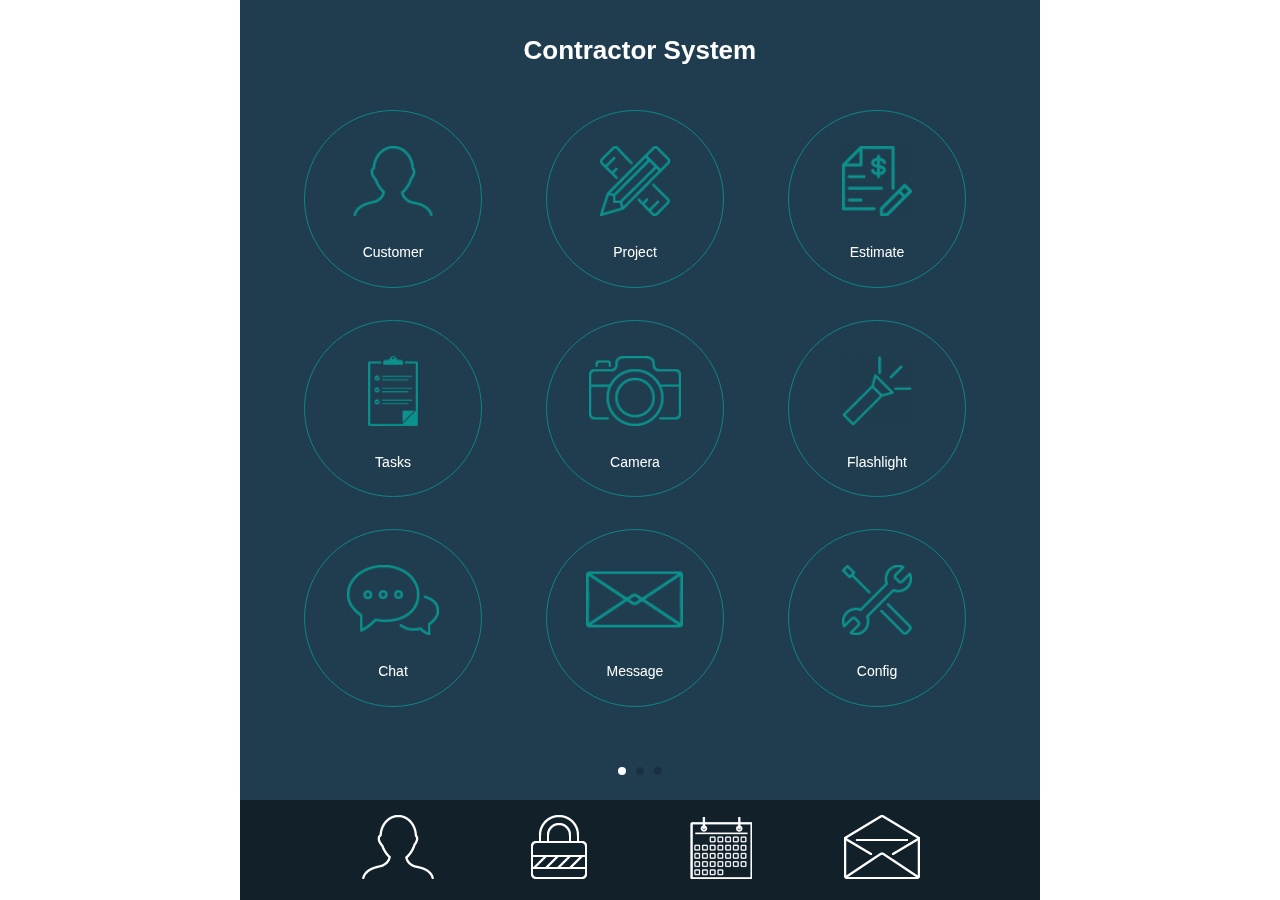
==== commit 0deaa456: "2" ====
--- a/platforms/browser/www/index.html
+++ b/platforms/browser/www/index.html
@@ -71,7 +71,7 @@
                               <li class="estimate-icon"><a href="estimate.html">Estimate</a></li>
                               <li class="task-icon"><a href="camera.html">Tasks</a></li>
                               <li class="photos-icon"><a href="camera.html">Camera</a></li>
-                              <li class="flashlight-icon"><a href="camera.html">Flashlight</a></li>
+                              <li class="flashlight-icon"><a href="#" >Flashlight</a></li>
                               <!--
                               <li class="video-icon"><a href="videos.html">Videos</a></li>
                               -->
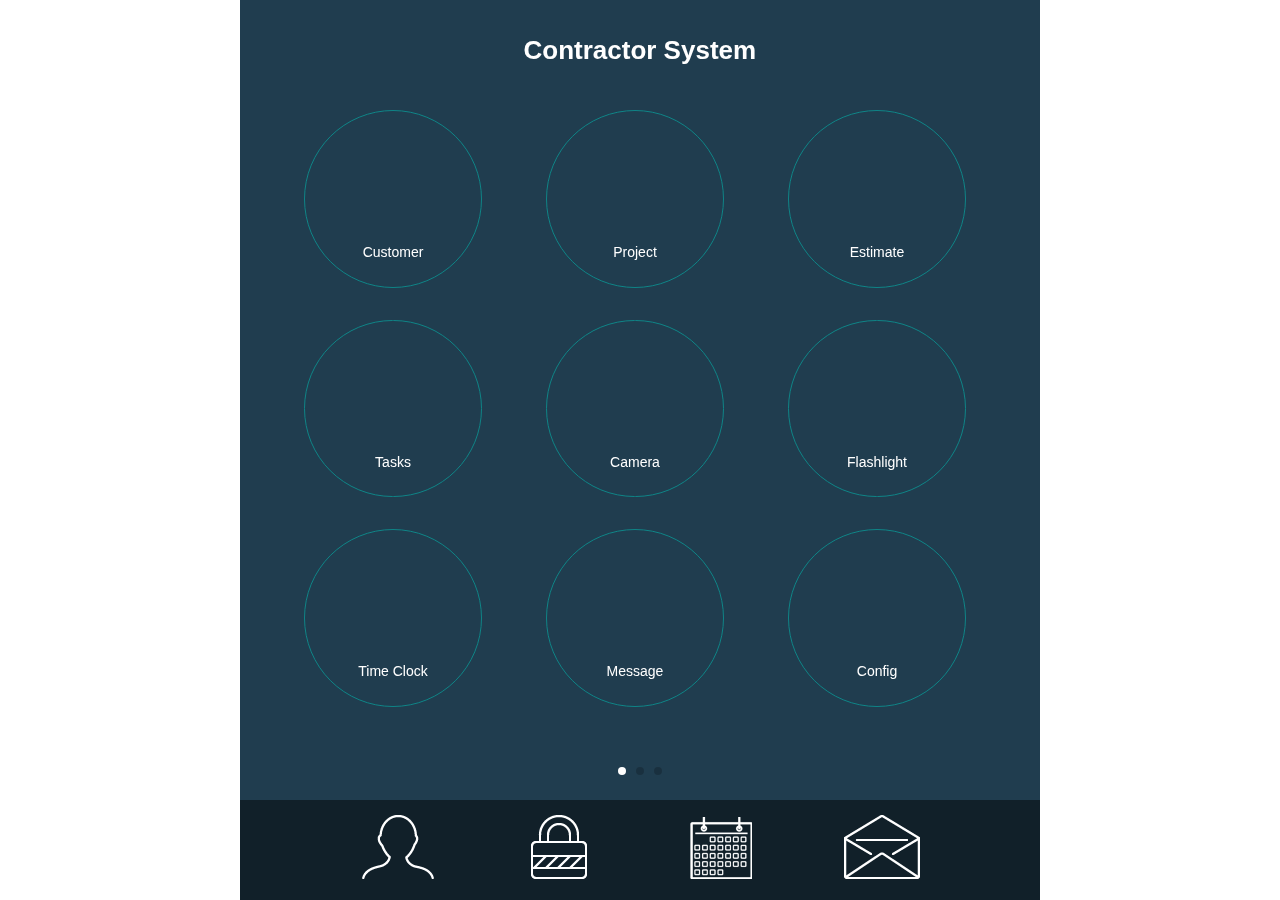
==== commit 9d2a67ec: "11" ====
--- a/platforms/browser/www/index.html
+++ b/platforms/browser/www/index.html
@@ -72,10 +72,8 @@
                               <li class="task-icon"><a href="camera.html">Tasks</a></li>
                               <li class="photos-icon"><a href="camera.html">Camera</a></li>
                               <li class="flashlight-icon"><a href="#" >Flashlight</a></li>
-                              <!--
-                              <li class="video-icon"><a href="videos.html">Videos</a></li>
-                              -->
-                              <li class="blog-icon"><a href="chat.html">Chat</a></li>
+
+                              <li class="timeclck-icon"><a href="message.html">Time Clock</a></li>
                               <li class="contact-icon"><a href="message.html">Message</a></li>
                               <li class="tools-icon"><a href="#" data-panel="left" class="open-panel">Config</a></li>
                             </ul>
--- a/platforms/browser/www/style.css
+++ b/platforms/browser/www/style.css
@@ -329,6 +329,12 @@
 background-repeat: no-repeat;
 background-position: 50% 35px;
 }
+.timeclck-icon a{
+background:url(images/icons/turquoise/timeclck.png);
+background-size: auto 40%;
+background-repeat: no-repeat;
+background-position: 50% 35px;
+}
 .blog-icon a{
 background:url(images/icons/turquoise/blog.png);
 background-size: auto 40%;
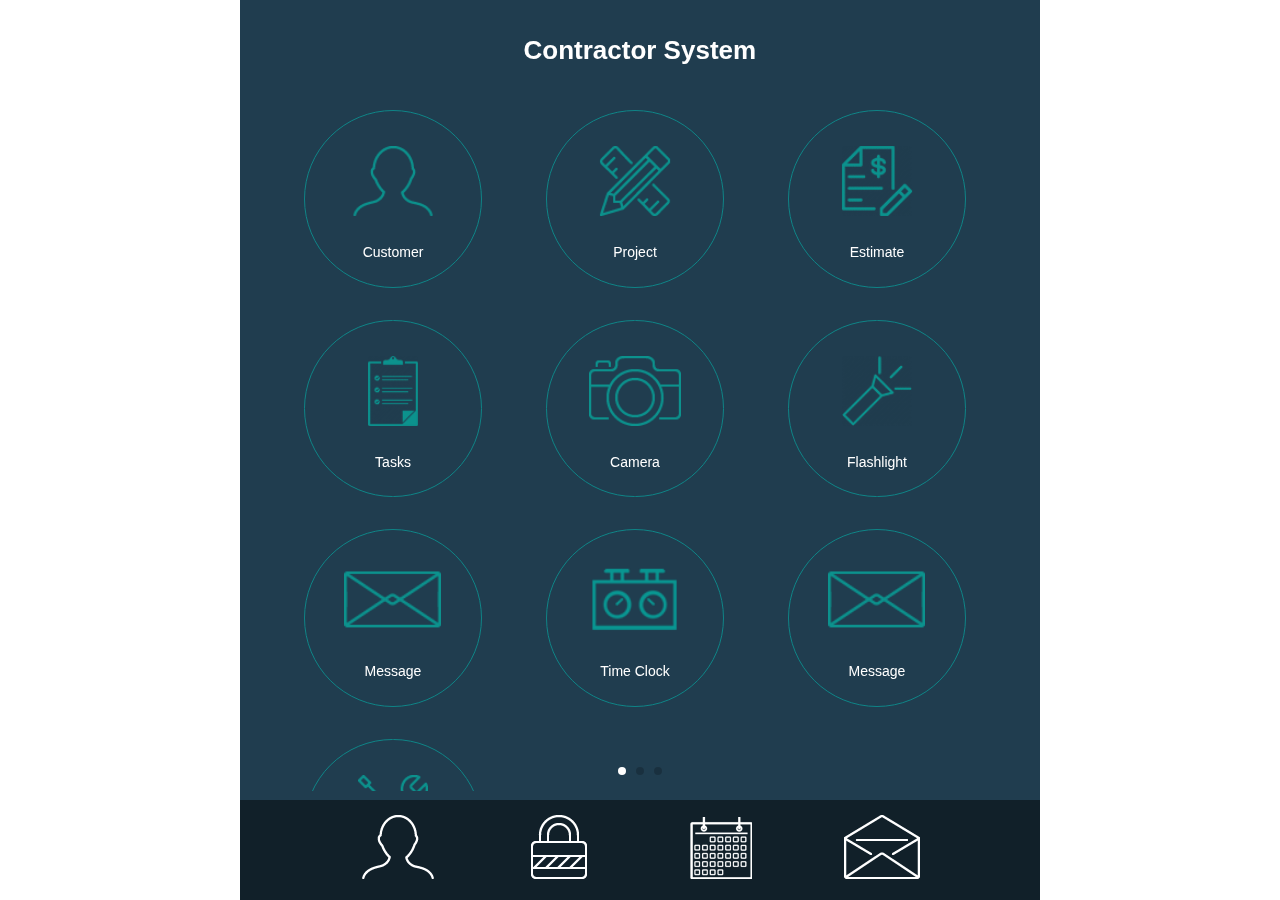
==== commit 47fd4392: "1" ====
--- a/platforms/browser/www/index.html
+++ b/platforms/browser/www/index.html
@@ -72,7 +72,7 @@
                               <li class="task-icon"><a href="camera.html">Tasks</a></li>
                               <li class="photos-icon"><a href="camera.html">Camera</a></li>
                               <li class="flashlight-icon"><a href="#" >Flashlight</a></li>
-
+                              <li class="contact-icon"><a href="message.html">Message</a></li>
                               <li class="timeclck-icon"><a href="message.html">Time Clock</a></li>
                               <li class="contact-icon"><a href="message.html">Message</a></li>
                               <li class="tools-icon"><a href="#" data-panel="left" class="open-panel">Config</a></li>
--- a/platforms/browser/www/style.css
+++ b/platforms/browser/www/style.css
@@ -1484,6 +1484,9 @@
 .flashlight-icon a{
 background-position: 50% 15px;
 }
+.timeclck-icon a{
+background-position: 50% 15px;
+}
 .blog-icon a{
 background-position: 50% 15px;
 }
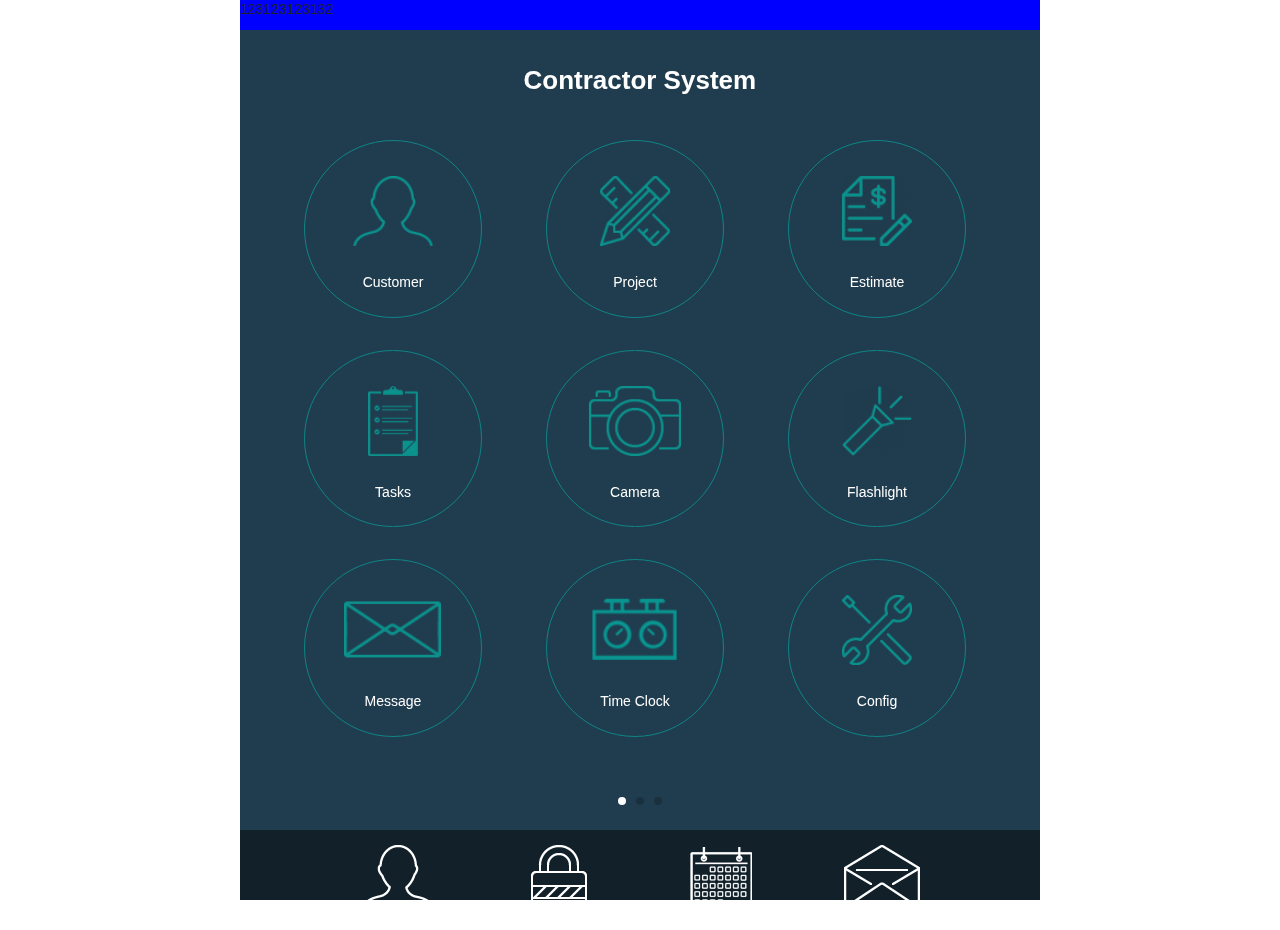
==== commit a2a82389: "2" ====
--- a/platforms/browser/www/index.html
+++ b/platforms/browser/www/index.html
@@ -2,7 +2,7 @@
 <html>
 
     <head>
-
+     <meta charset="utf-8" />
     <meta name="format-detection" content="telephone=no" />
 @@ -23,6 +23,7 @@
 
     <div class="statusbar-overlay"></div>
     <div class="panel-overlay"></div>
+    <div style="height:30px;width:100%;background-color:#0000FF" id="NetworkConnectionType">123123123132</div>
     <div class="panel panel-left panel-cover">
       <div class="user_login_info">
         <div class="user_thumb">
@@ -74,7 +75,6 @@
                               <li class="flashlight-icon"><a href="#" >Flashlight</a></li>
                               <li class="contact-icon"><a href="message.html">Message</a></li>
                               <li class="timeclck-icon"><a href="message.html">Time Clock</a></li>
-                              <li class="contact-icon"><a href="message.html">Message</a></li>
                               <li class="tools-icon"><a href="#" data-panel="left" class="open-panel">Config</a></li>
                             </ul>
                           </nav>
